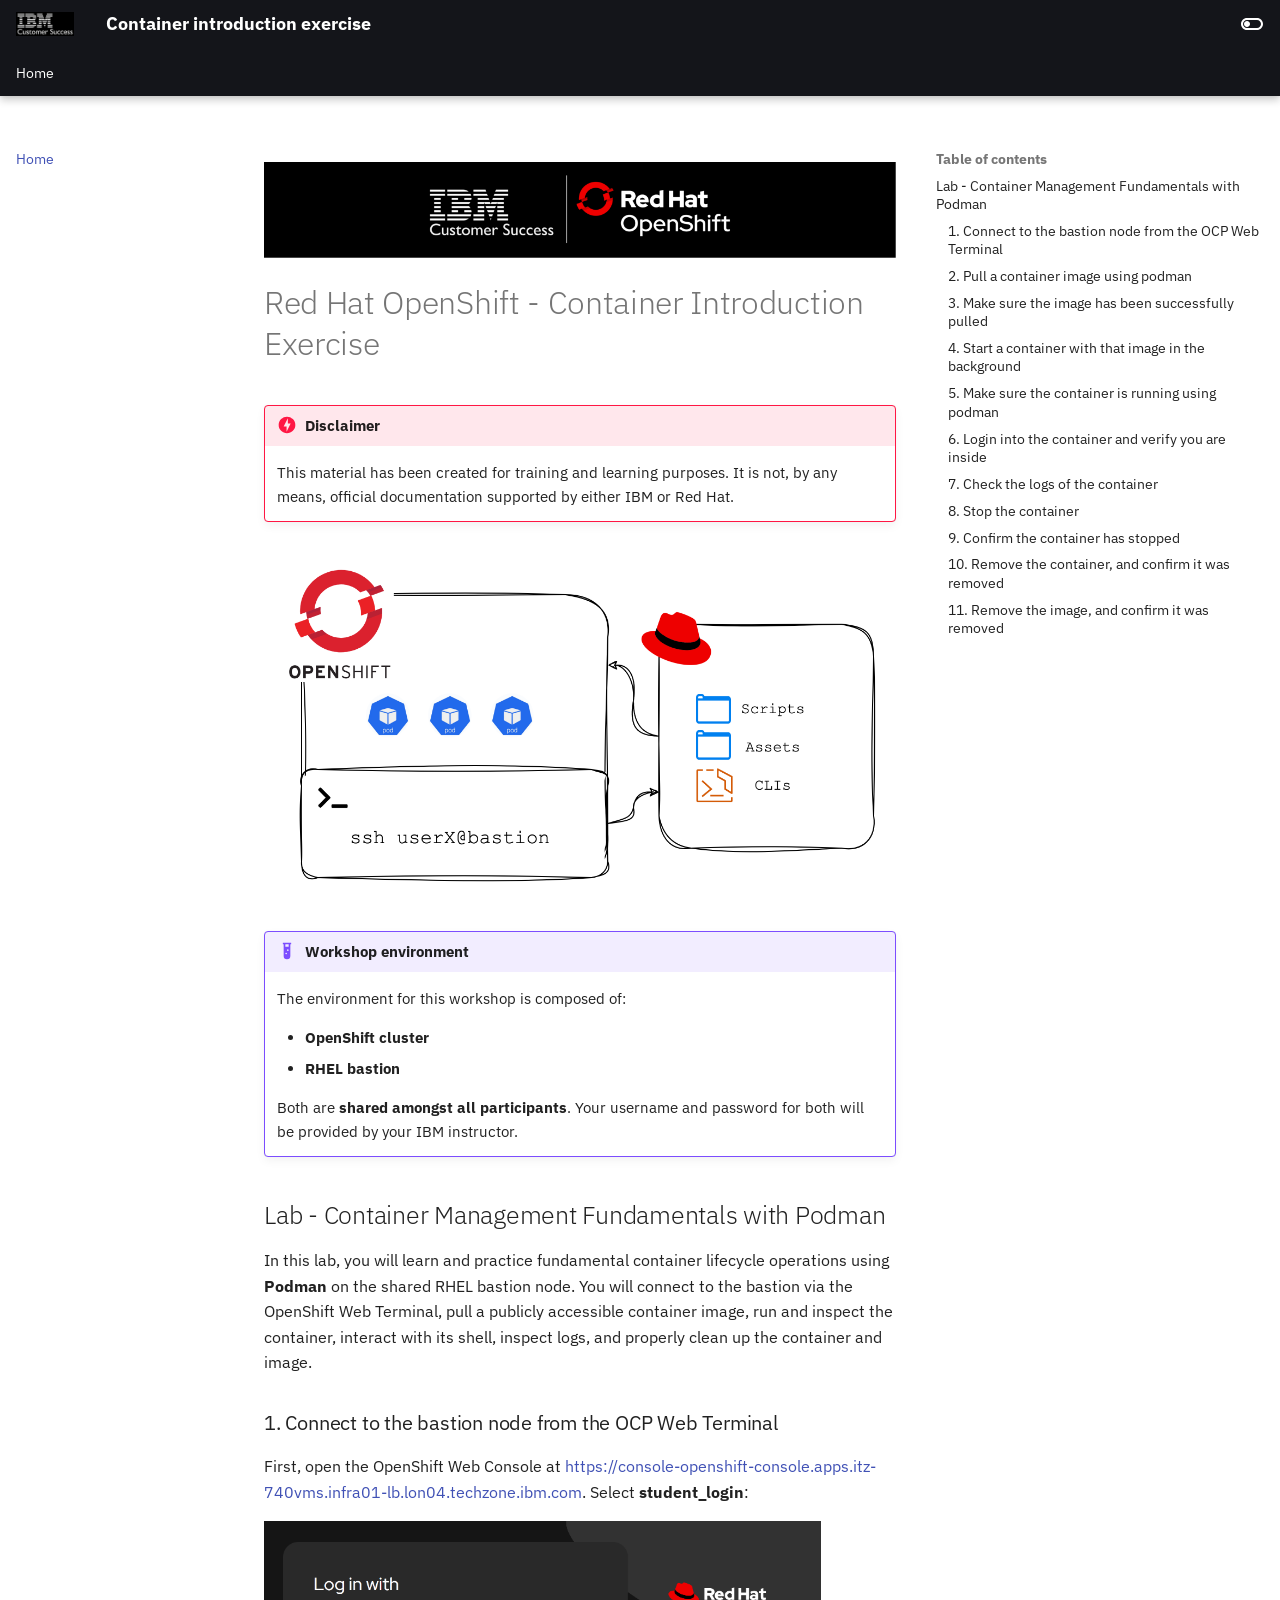
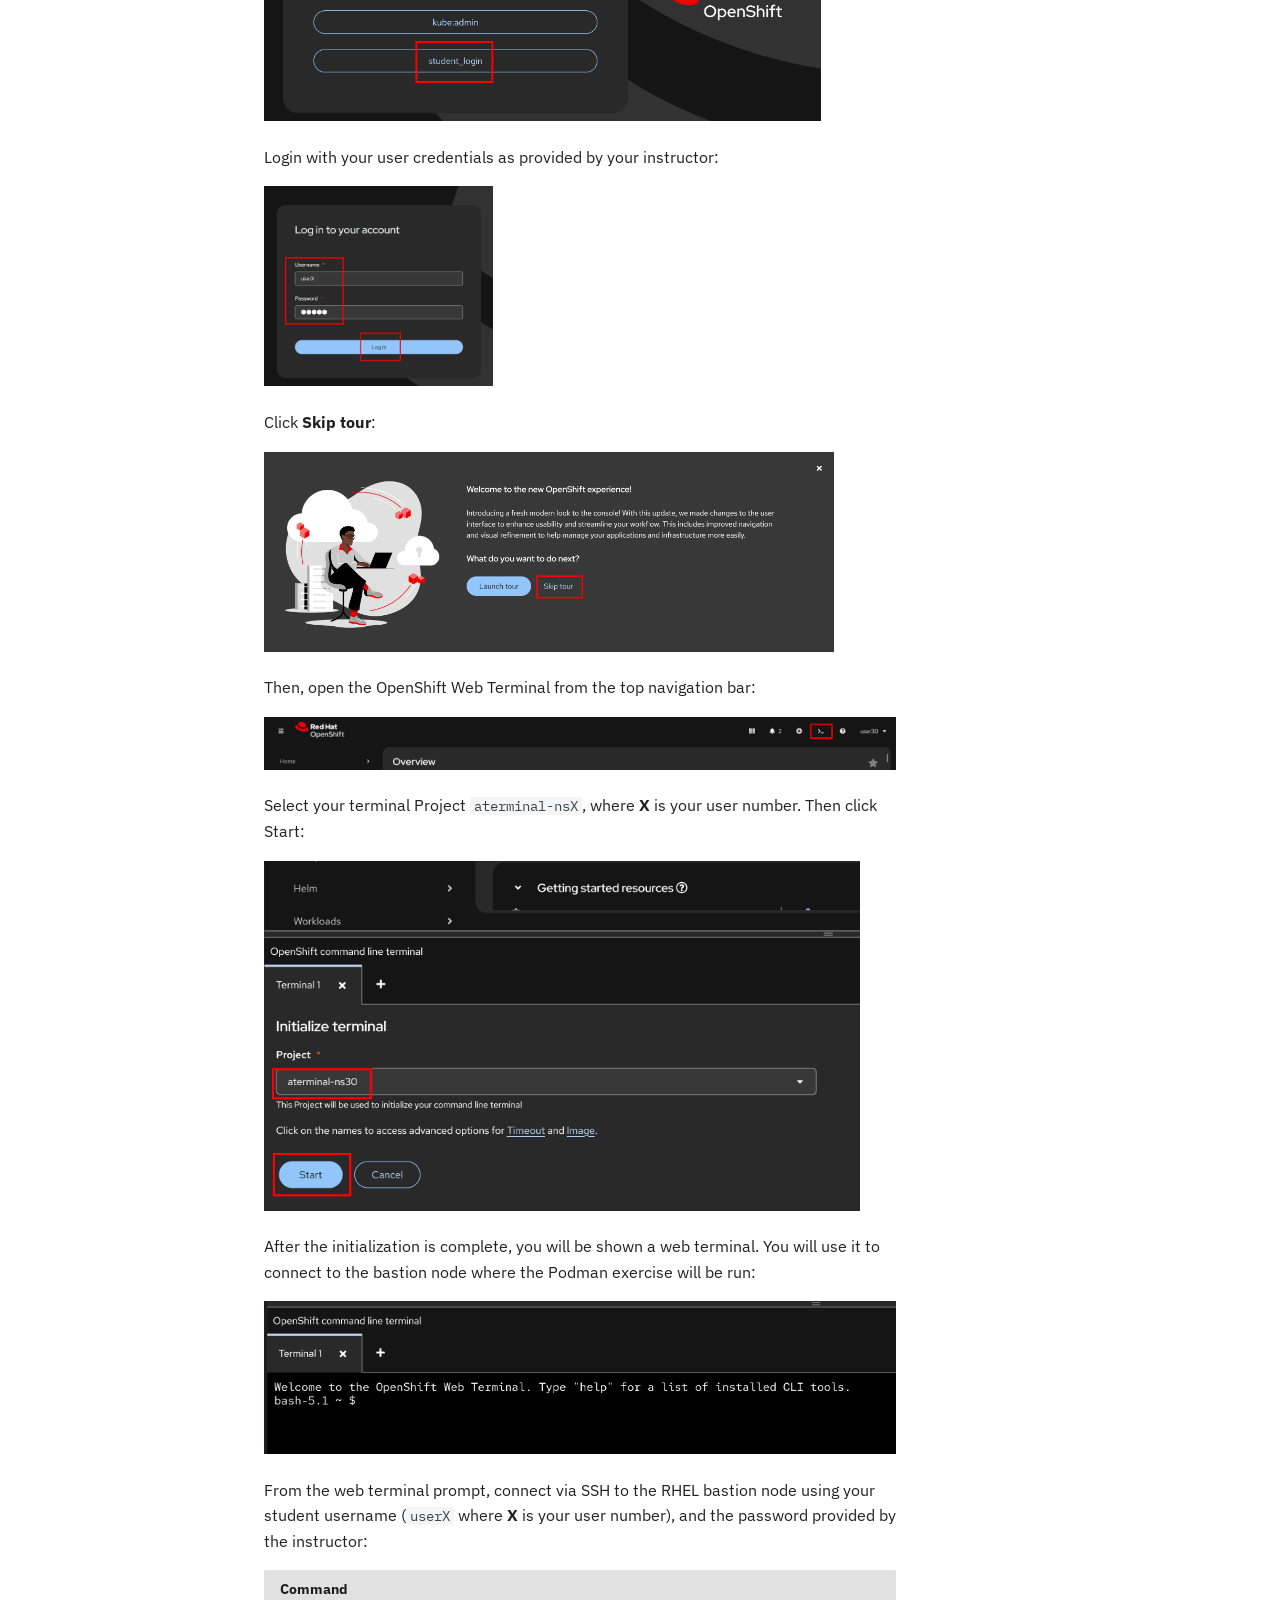
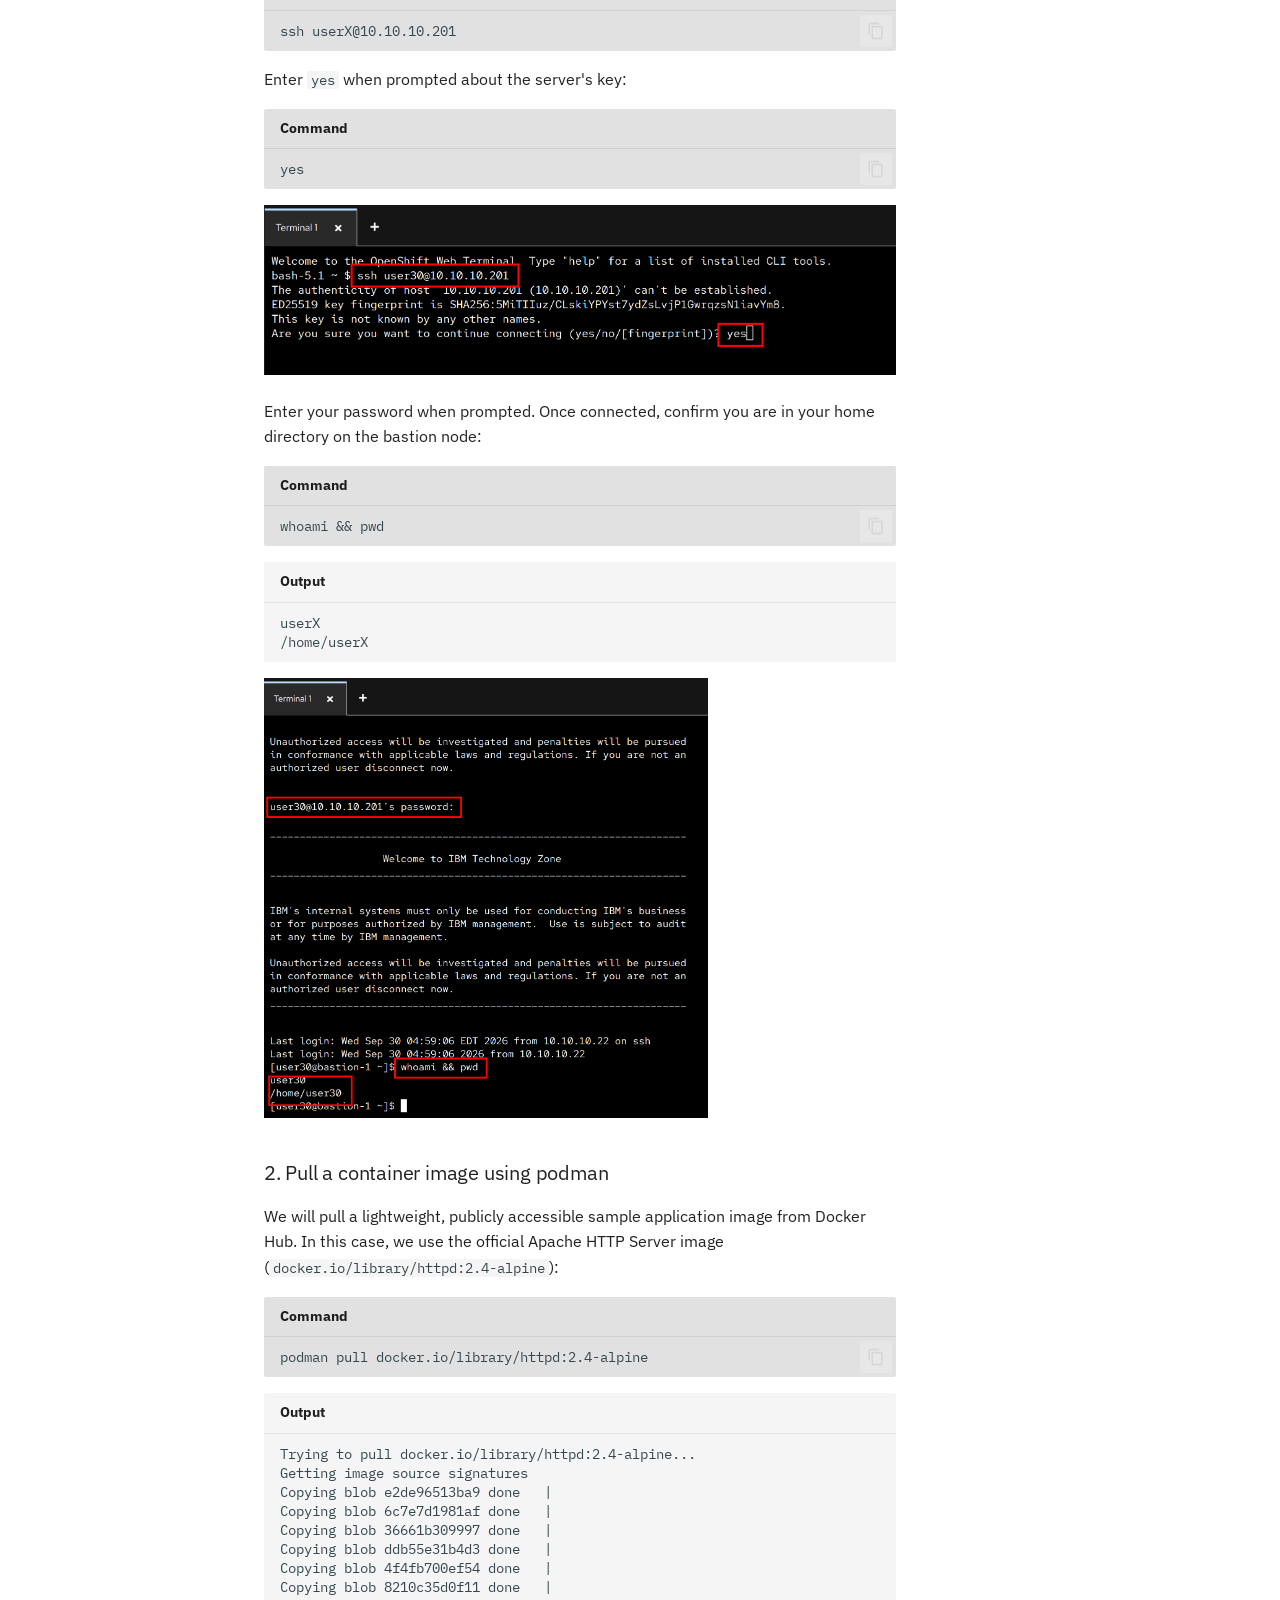
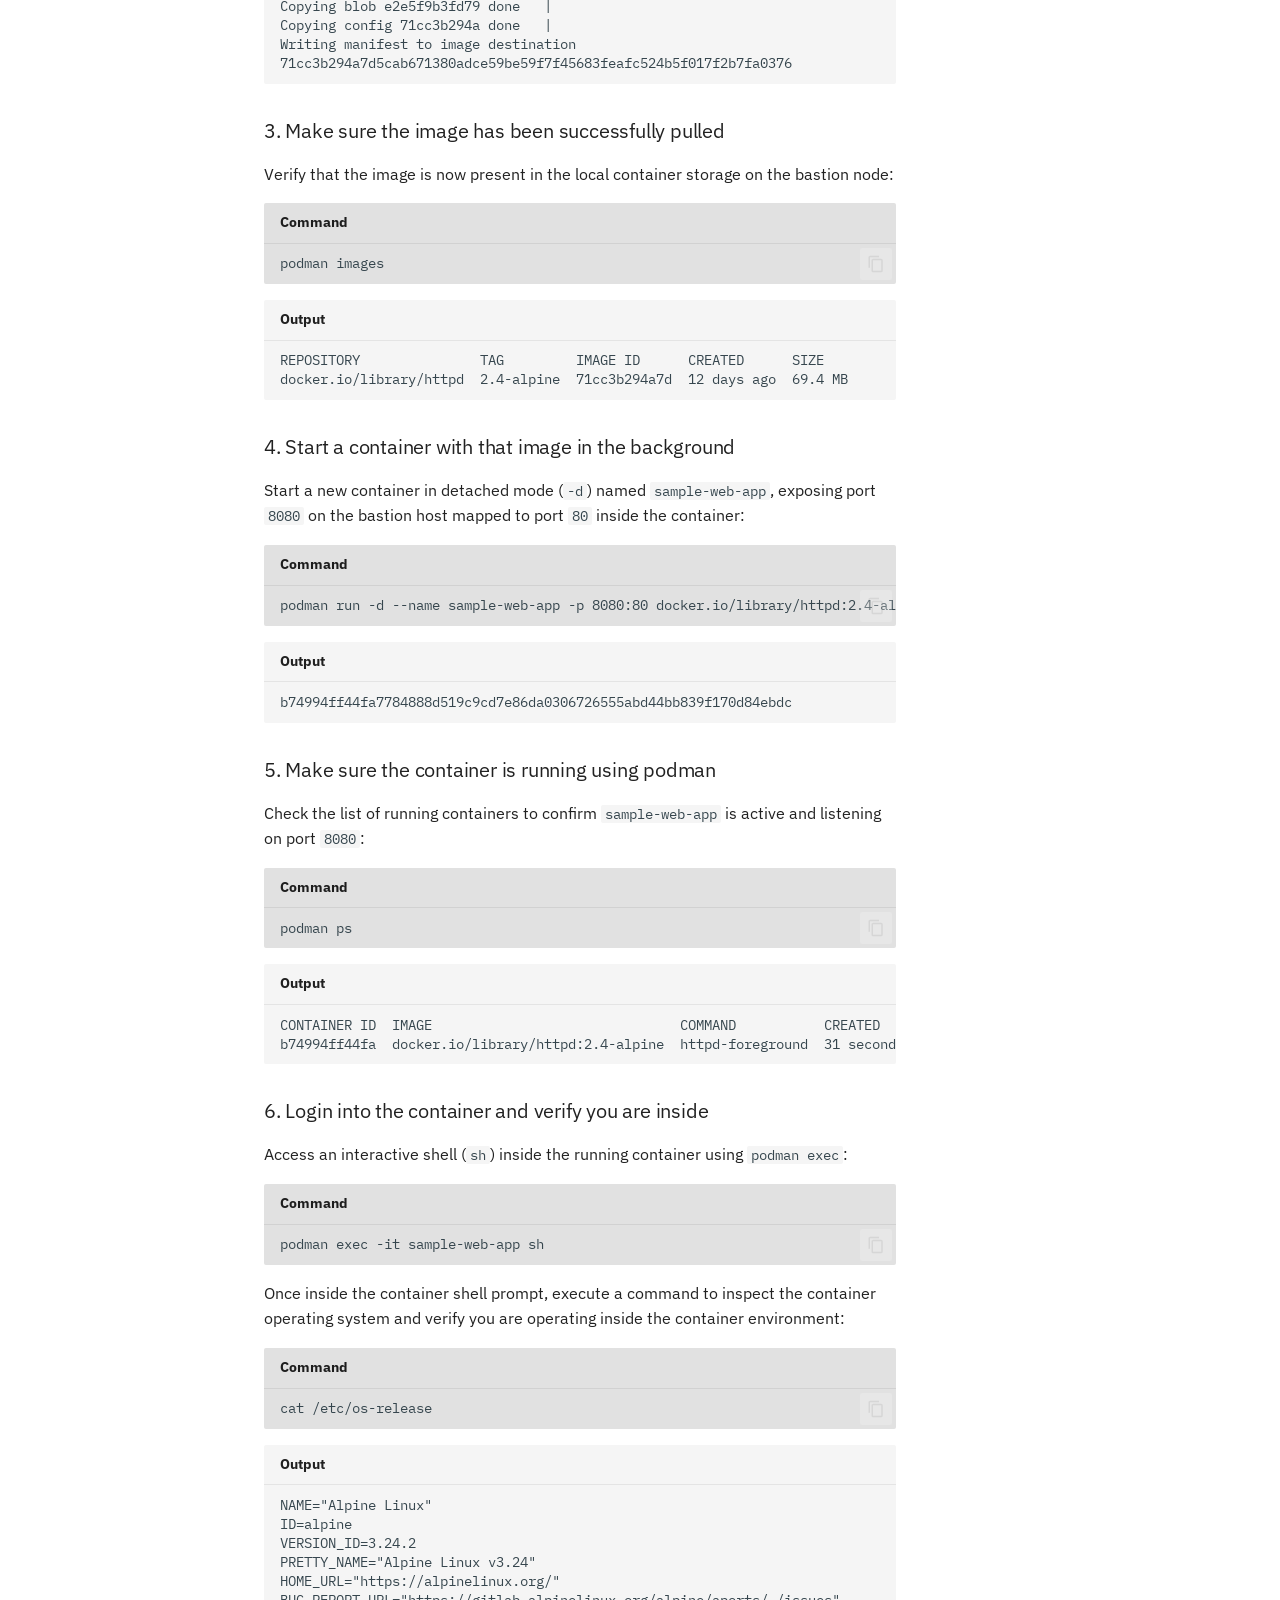
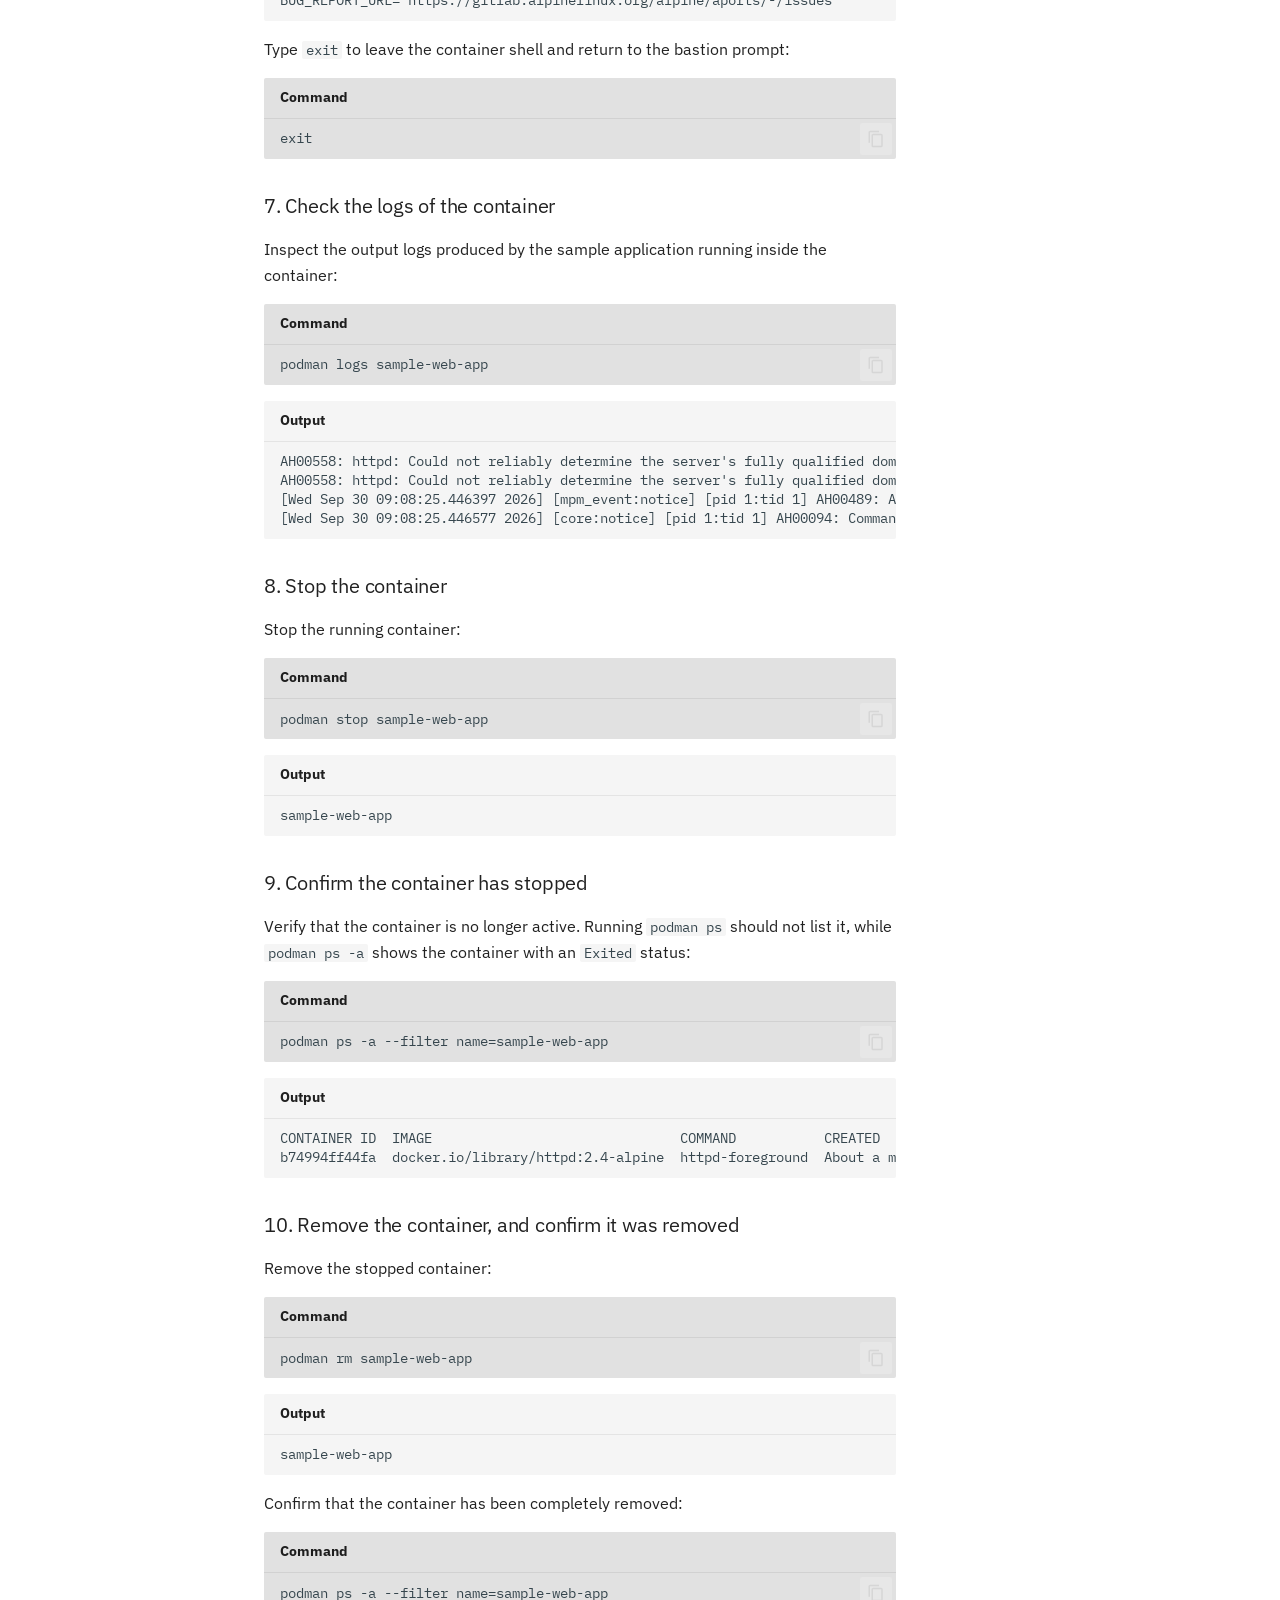
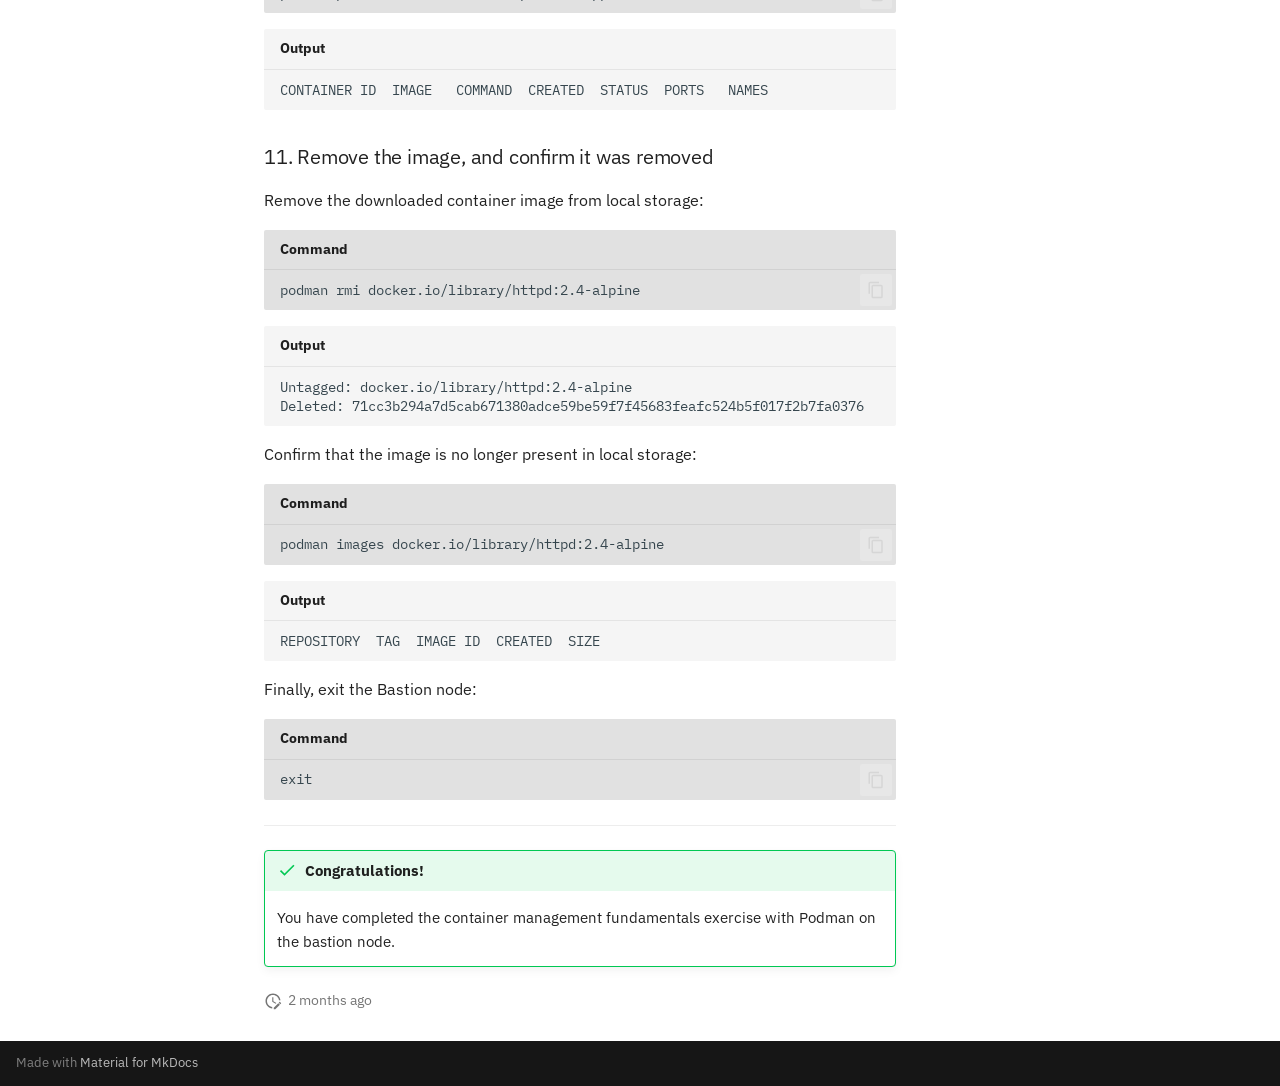
==== index.html @ b2fd5a9a "Deployed 672fb96 with MkDocs version: 1.6.1" ====
<!doctype html>
<html lang="en" class="no-js">
  <head>
    
      <meta charset="utf-8">
      <meta name="viewport" content="width=device-width,initial-scale=1">
      
        <meta name="description" content="Simple exercise to run a container with podman">
      
      
      
      
      
      
        
      
      
      <link rel="icon" href="csm-icon.png">
      <meta name="generator" content="mkdocs-1.6.1, mkdocs-material-9.7.7">
    
    
      
        <title>Container introduction exercise</title>
      
    
    
      <link rel="stylesheet" href="assets/stylesheets/main.ec1eaa64.min.css">
      
        
        <link rel="stylesheet" href="assets/stylesheets/palette.ab4e12ef.min.css">
      
      


    
    
      
    
    
      
        
        
        <link rel="preconnect" href="https://fonts.gstatic.com" crossorigin>
        <link rel="stylesheet" href="https://fonts.googleapis.com/css?family=IBM+Plex+Sans:300,300i,400,400i,700,700i%7CIBM+Plex+Mono:400,400i,700,700i&display=fallback">
        <style>:root{--md-text-font:"IBM Plex Sans";--md-code-font:"IBM Plex Mono"}</style>
      
    
    
      <link rel="stylesheet" href="css/timeago.css">
    
      <link rel="stylesheet" href="css/extra.css">
    
      <link rel="stylesheet" href="css/csm-spgi.css">
    
      <link rel="stylesheet" href="css/tables.css">
    
    <script>__md_scope=new URL(".",location),__md_hash=e=>[...e].reduce(((e,_)=>(e<<5)-e+_.charCodeAt(0)),0),__md_get=(e,_=localStorage,t=__md_scope)=>JSON.parse(_.getItem(t.pathname+"."+e)),__md_set=(e,_,t=localStorage,a=__md_scope)=>{try{t.setItem(a.pathname+"."+e,JSON.stringify(_))}catch(e){}}</script>
    
      

    
    
  </head>
  
  
    
    
      
    
    
    
    
    <body dir="ltr" data-md-color-scheme="default" data-md-color-primary="black" data-md-color-accent="blue">
  
    
    <input class="md-toggle" data-md-toggle="drawer" type="checkbox" id="__drawer" autocomplete="off">
    <input class="md-toggle" data-md-toggle="search" type="checkbox" id="__search" autocomplete="off">
    <label class="md-overlay" for="__drawer"></label>
    <div data-md-component="skip">
      
        
        <a href="#red-hat-openshift-container-introduction-exercise" class="md-skip">
          Skip to content
        </a>
      
    </div>
    <div data-md-component="announce">
      
    </div>
    
    
      

  

<header class="md-header md-header--shadow md-header--lifted" data-md-component="header">
  <nav class="md-header__inner md-grid" aria-label="Header">
    <a href="." title="Container introduction exercise" class="md-header__button md-logo" aria-label="Container introduction exercise" data-md-component="logo">
      
  <img src="csm-icon.png" alt="logo">

    </a>
    <label class="md-header__button md-icon" for="__drawer">
      
      <svg xmlns="http://www.w3.org/2000/svg" viewBox="0 0 24 24"><path d="M3 6h18v2H3zm0 5h18v2H3zm0 5h18v2H3z"/></svg>
    </label>
    <div class="md-header__title" data-md-component="header-title">
      <div class="md-header__ellipsis">
        <div class="md-header__topic">
          <span class="md-ellipsis">
            Container introduction exercise
          </span>
        </div>
        <div class="md-header__topic" data-md-component="header-topic">
          <span class="md-ellipsis">
            
              Home
            
          </span>
        </div>
      </div>
    </div>
    
      
        <form class="md-header__option" data-md-component="palette">
  
    
    
    
    <input class="md-option" data-md-color-media="(prefers-color-scheme: light)" data-md-color-scheme="default" data-md-color-primary="black" data-md-color-accent="blue"  aria-label="Switch to dark mode"  type="radio" name="__palette" id="__palette_0">
    
      <label class="md-header__button md-icon" title="Switch to dark mode" for="__palette_1" hidden>
        <svg xmlns="http://www.w3.org/2000/svg" viewBox="0 0 24 24"><path d="M17 6H7c-3.31 0-6 2.69-6 6s2.69 6 6 6h10c3.31 0 6-2.69 6-6s-2.69-6-6-6m0 10H7c-2.21 0-4-1.79-4-4s1.79-4 4-4h10c2.21 0 4 1.79 4 4s-1.79 4-4 4M7 9c-1.66 0-3 1.34-3 3s1.34 3 3 3 3-1.34 3-3-1.34-3-3-3"/></svg>
      </label>
    
  
    
    
    
    <input class="md-option" data-md-color-media="(prefers-color-scheme: dark)" data-md-color-scheme="slate" data-md-color-primary="blue" data-md-color-accent="blue"  aria-label="Switch to light mode"  type="radio" name="__palette" id="__palette_1">
    
      <label class="md-header__button md-icon" title="Switch to light mode" for="__palette_0" hidden>
        <svg xmlns="http://www.w3.org/2000/svg" viewBox="0 0 24 24"><path d="M17 7H7a5 5 0 0 0-5 5 5 5 0 0 0 5 5h10a5 5 0 0 0 5-5 5 5 0 0 0-5-5m0 8a3 3 0 0 1-3-3 3 3 0 0 1 3-3 3 3 0 0 1 3 3 3 3 0 0 1-3 3"/></svg>
      </label>
    
  
</form>
      
    
    
      <script>var palette=__md_get("__palette");if(palette&&palette.color){if("(prefers-color-scheme)"===palette.color.media){var media=matchMedia("(prefers-color-scheme: light)"),input=document.querySelector(media.matches?"[data-md-color-media='(prefers-color-scheme: light)']":"[data-md-color-media='(prefers-color-scheme: dark)']");palette.color.media=input.getAttribute("data-md-color-media"),palette.color.scheme=input.getAttribute("data-md-color-scheme"),palette.color.primary=input.getAttribute("data-md-color-primary"),palette.color.accent=input.getAttribute("data-md-color-accent")}for(var[key,value]of Object.entries(palette.color))document.body.setAttribute("data-md-color-"+key,value)}</script>
    
    
    
    
  </nav>
  
    
      
<nav class="md-tabs" aria-label="Tabs" data-md-component="tabs">
  <div class="md-grid">
    <ul class="md-tabs__list">
      
        
  
  
  
    
  
  
    <li class="md-tabs__item md-tabs__item--active">
      <a href="." class="md-tabs__link">
        
  
  
    
  
  Home

      </a>
    </li>
  

      
    </ul>
  </div>
</nav>
    
  
</header>
    
    <div class="md-container" data-md-component="container">
      
      
        
      
      <main class="md-main" data-md-component="main">
        <div class="md-main__inner md-grid">
          
            
              
              <div class="md-sidebar md-sidebar--primary" data-md-component="sidebar" data-md-type="navigation" >
                <div class="md-sidebar__scrollwrap">
                  <div class="md-sidebar__inner">
                    


  


<nav class="md-nav md-nav--primary md-nav--lifted" aria-label="Navigation" data-md-level="0">
  <label class="md-nav__title" for="__drawer">
    <a href="." title="Container introduction exercise" class="md-nav__button md-logo" aria-label="Container introduction exercise" data-md-component="logo">
      
  <img src="csm-icon.png" alt="logo">

    </a>
    Container introduction exercise
  </label>
  
  <ul class="md-nav__list" data-md-scrollfix>
    
      
      
  
  
    
  
  
  
    <li class="md-nav__item md-nav__item--active">
      
      <input class="md-nav__toggle md-toggle" type="checkbox" id="__toc">
      
      
        
      
      
        <label class="md-nav__link md-nav__link--active" for="__toc">
          
  
  
  <span class="md-ellipsis">
    
  
    Home
  

    
  </span>
  
  

          <span class="md-nav__icon md-icon"></span>
        </label>
      
      <a href="." class="md-nav__link md-nav__link--active">
        
  
  
  <span class="md-ellipsis">
    
  
    Home
  

    
  </span>
  
  

      </a>
      
        

<nav class="md-nav md-nav--secondary" aria-label="Table of contents">
  
  
  
    
  
  
    <label class="md-nav__title" for="__toc">
      <span class="md-nav__icon md-icon"></span>
      Table of contents
    </label>
    <ul class="md-nav__list" data-md-component="toc" data-md-scrollfix>
      
        <li class="md-nav__item">
  <a href="#lab-container-management-fundamentals-with-podman" class="md-nav__link">
    <span class="md-ellipsis">
      
        Lab - Container Management Fundamentals with Podman
      
    </span>
  </a>
  
    <nav class="md-nav" aria-label="Lab - Container Management Fundamentals with Podman">
      <ul class="md-nav__list">
        
          <li class="md-nav__item">
  <a href="#1-connect-to-the-bastion-node-from-the-ocp-web-terminal" class="md-nav__link">
    <span class="md-ellipsis">
      
        1. Connect to the bastion node from the OCP Web Terminal
      
    </span>
  </a>
  
</li>
        
          <li class="md-nav__item">
  <a href="#2-pull-a-container-image-using-podman" class="md-nav__link">
    <span class="md-ellipsis">
      
        2. Pull a container image using podman
      
    </span>
  </a>
  
</li>
        
          <li class="md-nav__item">
  <a href="#3-make-sure-the-image-has-been-successfully-pulled" class="md-nav__link">
    <span class="md-ellipsis">
      
        3. Make sure the image has been successfully pulled
      
    </span>
  </a>
  
</li>
        
          <li class="md-nav__item">
  <a href="#4-start-a-container-with-that-image-in-the-background" class="md-nav__link">
    <span class="md-ellipsis">
      
        4. Start a container with that image in the background
      
    </span>
  </a>
  
</li>
        
          <li class="md-nav__item">
  <a href="#5-make-sure-the-container-is-running-using-podman" class="md-nav__link">
    <span class="md-ellipsis">
      
        5. Make sure the container is running using podman
      
    </span>
  </a>
  
</li>
        
          <li class="md-nav__item">
  <a href="#6-login-into-the-container-and-verify-you-are-inside" class="md-nav__link">
    <span class="md-ellipsis">
      
        6. Login into the container and verify you are inside
      
    </span>
  </a>
  
</li>
        
          <li class="md-nav__item">
  <a href="#7-check-the-logs-of-the-container" class="md-nav__link">
    <span class="md-ellipsis">
      
        7. Check the logs of the container
      
    </span>
  </a>
  
</li>
        
          <li class="md-nav__item">
  <a href="#8-stop-the-container" class="md-nav__link">
    <span class="md-ellipsis">
      
        8. Stop the container
      
    </span>
  </a>
  
</li>
        
          <li class="md-nav__item">
  <a href="#9-confirm-the-container-has-stopped" class="md-nav__link">
    <span class="md-ellipsis">
      
        9. Confirm the container has stopped
      
    </span>
  </a>
  
</li>
        
          <li class="md-nav__item">
  <a href="#10-remove-the-container-and-confirm-it-was-removed" class="md-nav__link">
    <span class="md-ellipsis">
      
        10. Remove the container, and confirm it was removed
      
    </span>
  </a>
  
</li>
        
          <li class="md-nav__item">
  <a href="#11-remove-the-image-and-confirm-it-was-removed" class="md-nav__link">
    <span class="md-ellipsis">
      
        11. Remove the image, and confirm it was removed
      
    </span>
  </a>
  
</li>
        
      </ul>
    </nav>
  
</li>
      
    </ul>
  
</nav>
      
    </li>
  

    
  </ul>
</nav>
                  </div>
                </div>
              </div>
            
            
              
              <div class="md-sidebar md-sidebar--secondary" data-md-component="sidebar" data-md-type="toc" >
                <div class="md-sidebar__scrollwrap">
                  <div class="md-sidebar__inner">
                    

<nav class="md-nav md-nav--secondary" aria-label="Table of contents">
  
  
  
    
  
  
    <label class="md-nav__title" for="__toc">
      <span class="md-nav__icon md-icon"></span>
      Table of contents
    </label>
    <ul class="md-nav__list" data-md-component="toc" data-md-scrollfix>
      
        <li class="md-nav__item">
  <a href="#lab-container-management-fundamentals-with-podman" class="md-nav__link">
    <span class="md-ellipsis">
      
        Lab - Container Management Fundamentals with Podman
      
    </span>
  </a>
  
    <nav class="md-nav" aria-label="Lab - Container Management Fundamentals with Podman">
      <ul class="md-nav__list">
        
          <li class="md-nav__item">
  <a href="#1-connect-to-the-bastion-node-from-the-ocp-web-terminal" class="md-nav__link">
    <span class="md-ellipsis">
      
        1. Connect to the bastion node from the OCP Web Terminal
      
    </span>
  </a>
  
</li>
        
          <li class="md-nav__item">
  <a href="#2-pull-a-container-image-using-podman" class="md-nav__link">
    <span class="md-ellipsis">
      
        2. Pull a container image using podman
      
    </span>
  </a>
  
</li>
        
          <li class="md-nav__item">
  <a href="#3-make-sure-the-image-has-been-successfully-pulled" class="md-nav__link">
    <span class="md-ellipsis">
      
        3. Make sure the image has been successfully pulled
      
    </span>
  </a>
  
</li>
        
          <li class="md-nav__item">
  <a href="#4-start-a-container-with-that-image-in-the-background" class="md-nav__link">
    <span class="md-ellipsis">
      
        4. Start a container with that image in the background
      
    </span>
  </a>
  
</li>
        
          <li class="md-nav__item">
  <a href="#5-make-sure-the-container-is-running-using-podman" class="md-nav__link">
    <span class="md-ellipsis">
      
        5. Make sure the container is running using podman
      
    </span>
  </a>
  
</li>
        
          <li class="md-nav__item">
  <a href="#6-login-into-the-container-and-verify-you-are-inside" class="md-nav__link">
    <span class="md-ellipsis">
      
        6. Login into the container and verify you are inside
      
    </span>
  </a>
  
</li>
        
          <li class="md-nav__item">
  <a href="#7-check-the-logs-of-the-container" class="md-nav__link">
    <span class="md-ellipsis">
      
        7. Check the logs of the container
      
    </span>
  </a>
  
</li>
        
          <li class="md-nav__item">
  <a href="#8-stop-the-container" class="md-nav__link">
    <span class="md-ellipsis">
      
        8. Stop the container
      
    </span>
  </a>
  
</li>
        
          <li class="md-nav__item">
  <a href="#9-confirm-the-container-has-stopped" class="md-nav__link">
    <span class="md-ellipsis">
      
        9. Confirm the container has stopped
      
    </span>
  </a>
  
</li>
        
          <li class="md-nav__item">
  <a href="#10-remove-the-container-and-confirm-it-was-removed" class="md-nav__link">
    <span class="md-ellipsis">
      
        10. Remove the container, and confirm it was removed
      
    </span>
  </a>
  
</li>
        
          <li class="md-nav__item">
  <a href="#11-remove-the-image-and-confirm-it-was-removed" class="md-nav__link">
    <span class="md-ellipsis">
      
        11. Remove the image, and confirm it was removed
      
    </span>
  </a>
  
</li>
        
      </ul>
    </nav>
  
</li>
      
    </ul>
  
</nav>
                  </div>
                </div>
              </div>
            
          
          
            <div class="md-content" data-md-component="content">
              
              <article class="md-content__inner md-typeset">
                
                  



<p><img alt="1" src="images/csm-redhat-wide.png" style="max-height:200px" /></p>
<h1 id="red-hat-openshift-container-introduction-exercise">Red Hat OpenShift - Container Introduction Exercise</h1>
<div class="admonition danger">
<p class="admonition-title">Disclaimer</p>
<p>This material has been created for training and learning purposes. It is not, by any means, official documentation supported by either IBM or Red Hat. </p>
</div>
<p><img alt="labArch" src="images/labArch.png" style="max-height:600px" /></p>
<div class="admonition example">
<p class="admonition-title">Workshop environment</p>
<p>The environment for this workshop is composed of:</p>
<ul>
<li><strong>OpenShift cluster</strong></li>
<li><strong>RHEL bastion</strong></li>
</ul>
<p>Both are <strong>shared amongst all participants</strong>. Your username and password for both will be provided by your IBM instructor.</p>
</div>
<h2 id="lab-container-management-fundamentals-with-podman">Lab - Container Management Fundamentals with Podman</h2>
<p>In this lab, you will learn and practice fundamental container lifecycle operations using <strong>Podman</strong> on the shared RHEL bastion node. You will connect to the bastion via the OpenShift Web Terminal, pull a publicly accessible container image, run and inspect the container, interact with its shell, inspect logs, and properly clean up the container and image.</p>
<h3 id="1-connect-to-the-bastion-node-from-the-ocp-web-terminal">1. Connect to the bastion node from the OCP Web Terminal</h3>
<p>First, open the OpenShift Web Console at <a href="https://console-openshift-console.apps.itz-740vms.infra01-lb.lon04.techzone.ibm.com">https://console-openshift-console.apps.itz-740vms.infra01-lb.lon04.techzone.ibm.com</a>. Select <strong>student_login</strong>:</p>
<p><img alt="lab-4" src="images/lab-4.png" style="max-height:200px" /></p>
<p>Login with your user credentials as provided by your instructor:</p>
<p><img alt="lab-5" src="images/lab-5.png" style="max-height:200px" /></p>
<p>Click <strong>Skip tour</strong>:</p>
<p><img alt="lab-6" src="images/lab-6.png" style="max-height:200px" /></p>
<p>Then, open the OpenShift Web Terminal from the top navigation bar:</p>
<p><img alt="lab-1" src="images/lab-1.png" style="max-height:200px" /></p>
<p>Select your terminal Project <code>aterminal-nsX</code>, where <strong>X</strong> is your user number. Then click Start:</p>
<p><img alt="lab-3" src="images/lab-3.png" style="max-height:350px" /></p>
<p>After the initialization is complete, you will be shown a web terminal. You will use it to connect to the bastion node where the Podman exercise will be run:</p>
<p><img alt="lab-2" src="images/lab-2.png" style="max-height:220px" /></p>
<p>From the web terminal prompt, connect via SSH to the RHEL bastion node using your student username (<code>userX</code> where <strong>X</strong> is your user number), and the password provided by the instructor:</p>
<div class="copy highlight"><span class="filename">Command</span><pre><span></span><code>ssh userX@10.10.10.201
</code></pre></div>
<p>Enter <code>yes</code> when prompted about the server's key:</p>
<div class="copy highlight"><span class="filename">Command</span><pre><span></span><code>yes
</code></pre></div>
<p><img alt="lab-7" src="images/lab-7.png" style="max-height:220px" /></p>
<p>Enter your password when prompted. Once connected, confirm you are in your home directory on the bastion node:</p>
<div class="copy highlight"><span class="filename">Command</span><pre><span></span><code>whoami &amp;&amp; pwd
</code></pre></div>
<div class="no-copy output highlight"><span class="filename">Output</span><pre><span></span><code>userX
/home/userX
</code></pre></div>
<p><img alt="lab-8" src="images/lab-8.png" style="max-height:440px" /></p>
<h3 id="2-pull-a-container-image-using-podman">2. Pull a container image using podman</h3>
<p>We will pull a lightweight, publicly accessible sample application image from Docker Hub. In this case, we use the official Apache HTTP Server image (<code>docker.io/library/httpd:2.4-alpine</code>):</p>
<div class="copy highlight"><span class="filename">Command</span><pre><span></span><code>podman pull docker.io/library/httpd:2.4-alpine
</code></pre></div>
<div class="no-copy output highlight"><span class="filename">Output</span><pre><span></span><code>Trying to pull docker.io/library/httpd:2.4-alpine...
Getting image source signatures
Copying blob e2de96513ba9 done   | 
Copying blob 6c7e7d1981af done   | 
Copying blob 36661b309997 done   | 
Copying blob ddb55e31b4d3 done   | 
Copying blob 4f4fb700ef54 done   | 
Copying blob 8210c35d0f11 done   | 
Copying blob e2e5f9b3fd79 done   | 
Copying config 71cc3b294a done   | 
Writing manifest to image destination
71cc3b294a7d5cab671380adce59be59f7f45683feafc524b5f017f2b7fa0376
</code></pre></div>
<h3 id="3-make-sure-the-image-has-been-successfully-pulled">3. Make sure the image has been successfully pulled</h3>
<p>Verify that the image is now present in the local container storage on the bastion node:</p>
<div class="copy highlight"><span class="filename">Command</span><pre><span></span><code>podman images
</code></pre></div>
<div class="no-copy output highlight"><span class="filename">Output</span><pre><span></span><code>REPOSITORY               TAG         IMAGE ID      CREATED      SIZE
docker.io/library/httpd  2.4-alpine  71cc3b294a7d  12 days ago  69.4 MB
</code></pre></div>
<h3 id="4-start-a-container-with-that-image-in-the-background">4. Start a container with that image in the background</h3>
<p>Start a new container in detached mode (<code>-d</code>) named <code>sample-web-app</code>, exposing port <code>8080</code> on the bastion host mapped to port <code>80</code> inside the container:</p>
<div class="copy highlight"><span class="filename">Command</span><pre><span></span><code>podman run -d --name sample-web-app -p 8080:80 docker.io/library/httpd:2.4-alpine
</code></pre></div>
<div class="no-copy output highlight"><span class="filename">Output</span><pre><span></span><code>b74994ff44fa7784888d519c9cd7e86da0306726555abd44bb839f170d84ebdc
</code></pre></div>
<h3 id="5-make-sure-the-container-is-running-using-podman">5. Make sure the container is running using podman</h3>
<p>Check the list of running containers to confirm <code>sample-web-app</code> is active and listening on port <code>8080</code>:</p>
<div class="copy highlight"><span class="filename">Command</span><pre><span></span><code>podman ps
</code></pre></div>
<div class="no-copy output highlight"><span class="filename">Output</span><pre><span></span><code>CONTAINER ID  IMAGE                               COMMAND           CREATED         STATUS         PORTS                 NAMES
b74994ff44fa  docker.io/library/httpd:2.4-alpine  httpd-foreground  31 seconds ago  Up 31 seconds  0.0.0.0:8080-&gt;80/tcp  sample-web-app
</code></pre></div>
<h3 id="6-login-into-the-container-and-verify-you-are-inside">6. Login into the container and verify you are inside</h3>
<p>Access an interactive shell (<code>sh</code>) inside the running container using <code>podman exec</code>:</p>
<div class="copy highlight"><span class="filename">Command</span><pre><span></span><code>podman exec -it sample-web-app sh
</code></pre></div>
<p>Once inside the container shell prompt, execute a command to inspect the container operating system and verify you are operating inside the container environment:</p>
<div class="copy highlight"><span class="filename">Command</span><pre><span></span><code>cat /etc/os-release
</code></pre></div>
<div class="no-copy output highlight"><span class="filename">Output</span><pre><span></span><code>NAME="Alpine Linux"
ID=alpine
VERSION_ID=3.24.2
PRETTY_NAME="Alpine Linux v3.24"
HOME_URL="https://alpinelinux.org/"
BUG_REPORT_URL="https://gitlab.alpinelinux.org/alpine/aports/-/issues"
</code></pre></div>
<p>Type <code>exit</code> to leave the container shell and return to the bastion prompt:</p>
<div class="copy highlight"><span class="filename">Command</span><pre><span></span><code>exit
</code></pre></div>
<h3 id="7-check-the-logs-of-the-container">7. Check the logs of the container</h3>
<p>Inspect the output logs produced by the sample application running inside the container:</p>
<div class="copy highlight"><span class="filename">Command</span><pre><span></span><code>podman logs sample-web-app
</code></pre></div>
<div class="no-copy output highlight"><span class="filename">Output</span><pre><span></span><code>AH00558: httpd: Could not reliably determine the server's fully qualified domain name, using 10.0.2.2. Set the 'ServerName' directive globally to suppress this message
AH00558: httpd: Could not reliably determine the server's fully qualified domain name, using 10.0.2.2. Set the 'ServerName' directive globally to suppress this message
[Wed Sep 30 09:08:25.446397 2026] [mpm_event:notice] [pid 1:tid 1] AH00489: Apache/2.4.68 (Unix) configured -- resuming normal operations
[Wed Sep 30 09:08:25.446577 2026] [core:notice] [pid 1:tid 1] AH00094: Command line: 'httpd -D FOREGROUND'
</code></pre></div>
<h3 id="8-stop-the-container">8. Stop the container</h3>
<p>Stop the running container:</p>
<div class="copy highlight"><span class="filename">Command</span><pre><span></span><code>podman stop sample-web-app
</code></pre></div>
<div class="no-copy output highlight"><span class="filename">Output</span><pre><span></span><code>sample-web-app
</code></pre></div>
<h3 id="9-confirm-the-container-has-stopped">9. Confirm the container has stopped</h3>
<p>Verify that the container is no longer active. Running <code>podman ps</code> should not list it, while <code>podman ps -a</code> shows the container with an <code>Exited</code> status:</p>
<div class="copy highlight"><span class="filename">Command</span><pre><span></span><code>podman ps -a --filter name=sample-web-app
</code></pre></div>
<div class="no-copy output highlight"><span class="filename">Output</span><pre><span></span><code>CONTAINER ID  IMAGE                               COMMAND           CREATED             STATUS                    PORTS                 NAMES
b74994ff44fa  docker.io/library/httpd:2.4-alpine  httpd-foreground  About a minute ago  Exited (0) 7 seconds ago  0.0.0.0:8080-&gt;80/tcp  sample-web-app
</code></pre></div>
<h3 id="10-remove-the-container-and-confirm-it-was-removed">10. Remove the container, and confirm it was removed</h3>
<p>Remove the stopped container:</p>
<div class="copy highlight"><span class="filename">Command</span><pre><span></span><code>podman rm sample-web-app
</code></pre></div>
<div class="no-copy output highlight"><span class="filename">Output</span><pre><span></span><code>sample-web-app
</code></pre></div>
<p>Confirm that the container has been completely removed:</p>
<div class="copy highlight"><span class="filename">Command</span><pre><span></span><code>podman ps -a --filter name=sample-web-app
</code></pre></div>
<div class="no-copy output highlight"><span class="filename">Output</span><pre><span></span><code>CONTAINER ID  IMAGE   COMMAND  CREATED  STATUS  PORTS   NAMES
</code></pre></div>
<h3 id="11-remove-the-image-and-confirm-it-was-removed">11. Remove the image, and confirm it was removed</h3>
<p>Remove the downloaded container image from local storage:</p>
<div class="copy highlight"><span class="filename">Command</span><pre><span></span><code>podman rmi docker.io/library/httpd:2.4-alpine
</code></pre></div>
<div class="no-copy output highlight"><span class="filename">Output</span><pre><span></span><code>Untagged: docker.io/library/httpd:2.4-alpine
Deleted: 71cc3b294a7d5cab671380adce59be59f7f45683feafc524b5f017f2b7fa0376
</code></pre></div>
<p>Confirm that the image is no longer present in local storage:</p>
<div class="copy highlight"><span class="filename">Command</span><pre><span></span><code>podman images docker.io/library/httpd:2.4-alpine
</code></pre></div>
<div class="no-copy output highlight"><span class="filename">Output</span><pre><span></span><code>REPOSITORY  TAG  IMAGE ID  CREATED  SIZE
</code></pre></div>
<p>Finally, exit the Bastion node:
<div class="copy highlight"><span class="filename">Command</span><pre><span></span><code>exit
</code></pre></div></p>
<hr />
<div class="admonition success">
<p class="admonition-title">Congratulations!</p>
<p>You have completed the container management fundamentals exercise with Podman on the bastion node.</p>
</div>







  
    
  
  


  <aside class="md-source-file">
    
      
  <span class="md-source-file__fact">
    <span class="md-icon" title="Last update">
      <svg xmlns="http://www.w3.org/2000/svg" viewBox="0 0 24 24"><path d="M21 13.1c-.1 0-.3.1-.4.2l-1 1 2.1 2.1 1-1c.2-.2.2-.6 0-.8l-1.3-1.3c-.1-.1-.2-.2-.4-.2m-1.9 1.8-6.1 6V23h2.1l6.1-6.1zM12.5 7v5.2l4 2.4-1 1L11 13V7zM11 21.9c-5.1-.5-9-4.8-9-9.9C2 6.5 6.5 2 12 2c5.3 0 9.6 4.1 10 9.3-.3-.1-.6-.2-1-.2s-.7.1-1 .2C19.6 7.2 16.2 4 12 4c-4.4 0-8 3.6-8 8 0 4.1 3.1 7.5 7.1 7.9l-.1.2z"/></svg>
    </span>
    <span class="git-revision-date-localized-plugin git-revision-date-localized-plugin-timeago" title="September 30, 2026 09:14:08 UTC"><span class="timeago" datetime="2026-09-30T09:14:08+00:00" locale="en"></span></span><span class="git-revision-date-localized-plugin git-revision-date-localized-plugin-iso_date" title="September 30, 2026 09:14:08 UTC">2026-09-30</span>
  </span>

    
    
    
    
  </aside>





                
              </article>
            </div>
          
          
<script>var target=document.getElementById(location.hash.slice(1));target&&target.name&&(target.checked=target.name.startsWith("__tabbed_"))</script>
        </div>
        
          <button type="button" class="md-top md-icon" data-md-component="top" hidden>
  
  <svg xmlns="http://www.w3.org/2000/svg" viewBox="0 0 24 24"><path d="M13 20h-2V8l-5.5 5.5-1.42-1.42L12 4.16l7.92 7.92-1.42 1.42L13 8z"/></svg>
  Back to top
</button>
        
      </main>
      
        <footer class="md-footer">
  
  <div class="md-footer-meta md-typeset">
    <div class="md-footer-meta__inner md-grid">
      <div class="md-copyright">
  
  
    Made with
    <a href="https://squidfunk.github.io/mkdocs-material/" target="_blank" rel="noopener">
      Material for MkDocs
    </a>
  
</div>
      
    </div>
  </div>
</footer>
      
    </div>
    <div class="md-dialog" data-md-component="dialog">
      <div class="md-dialog__inner md-typeset"></div>
    </div>
    
    
    
      
      
      <script id="__config" type="application/json">{"annotate": null, "base": ".", "features": ["navigation.top", "navigation.sections", "navigation.tabs", "navigation.tabs.sticky", "navigation.tracking", "navigation.instant", "content.code.copy"], "search": "assets/javascripts/workers/search.2c215733.min.js", "tags": null, "translations": {"clipboard.copied": "Copied to clipboard", "clipboard.copy": "Copy to clipboard", "search.result.more.one": "1 more on this page", "search.result.more.other": "# more on this page", "search.result.none": "No matching documents", "search.result.one": "1 matching document", "search.result.other": "# matching documents", "search.result.placeholder": "Type to start searching", "search.result.term.missing": "Missing", "select.version": "Select version"}, "version": null}</script>
    
    
      <script src="assets/javascripts/bundle.d7400e89.min.js"></script>
      
        <script src="js/timeago.min.js"></script>
      
        <script src="js/timeago_mkdocs_material.js"></script>
      
    
  </body>
</html>
---- assets/stylesheets/main.ec1eaa64.min.css ----
@charset "UTF-8";html{-webkit-text-size-adjust:none;-moz-text-size-adjust:none;text-size-adjust:none;box-sizing:border-box}*,:after,:before{box-sizing:inherit}@media (prefers-reduced-motion){*,:after,:before{transition:none!important}}body{margin:0}a,button,input,label{-webkit-tap-highlight-color:transparent}a{color:inherit;text-decoration:none}hr{border:0;box-sizing:initial;display:block;height:.05rem;overflow:visible;padding:0}small{font-size:80%}sub,sup{line-height:1em}img{border-style:none}table{border-collapse:initial;border-spacing:0}td,th{font-weight:400;vertical-align:top}button{background:#0000;border:0;font-family:inherit;font-size:inherit;margin:0;padding:0}input{border:0;outline:none}:root{--md-primary-fg-color:#4051b5;--md-primary-fg-color--light:#5d6cc0;--md-primary-fg-color--dark:#303fa1;--md-primary-bg-color:#fff;--md-primary-bg-color--light:#ffffffb3;--md-accent-fg-color:#526cfe;--md-accent-fg-color--transparent:#526cfe1a;--md-accent-bg-color:#fff;--md-accent-bg-color--light:#ffffffb3}[data-md-color-scheme=default]{color-scheme:light}[data-md-color-scheme=default] img[src$="#gh-dark-mode-only"],[data-md-color-scheme=default] img[src$="#only-dark"]{display:none}:root,[data-md-color-scheme=default]{--md-hue:225deg;--md-default-fg-color:#000000de;--md-default-fg-color--light:#0000008a;--md-default-fg-color--lighter:#00000052;--md-default-fg-color--lightest:#00000012;--md-default-bg-color:#fff;--md-default-bg-color--light:#ffffffb3;--md-default-bg-color--lighter:#ffffff4d;--md-default-bg-color--lightest:#ffffff1f;--md-code-fg-color:#36464e;--md-code-bg-color:#f5f5f5;--md-code-bg-color--light:#f5f5f5b3;--md-code-bg-color--lighter:#f5f5f54d;--md-code-hl-color:#4287ff;--md-code-hl-color--light:#4287ff1a;--md-code-hl-number-color:#d52a2a;--md-code-hl-special-color:#db1457;--md-code-hl-function-color:#a846b9;--md-code-hl-constant-color:#6e59d9;--md-code-hl-keyword-color:#3f6ec6;--md-code-hl-string-color:#1c7d4d;--md-code-hl-name-color:var(--md-code-fg-color);--md-code-hl-operator-color:var(--md-default-fg-color--light);--md-code-hl-punctuation-color:var(--md-default-fg-color--light);--md-code-hl-comment-color:var(--md-default-fg-color--light);--md-code-hl-generic-color:var(--md-default-fg-color--light);--md-code-hl-variable-color:var(--md-default-fg-color--light);--md-typeset-color:var(--md-default-fg-color);--md-typeset-a-color:var(--md-primary-fg-color);--md-typeset-del-color:#f5503d26;--md-typeset-ins-color:#0bd57026;--md-typeset-kbd-color:#fafafa;--md-typeset-kbd-accent-color:#fff;--md-typeset-kbd-border-color:#b8b8b8;--md-typeset-mark-color:#ffff0080;--md-typeset-table-color:#0000001f;--md-typeset-table-color--light:rgba(0,0,0,.035);--md-admonition-fg-color:var(--md-default-fg-color);--md-admonition-bg-color:var(--md-default-bg-color);--md-warning-fg-color:#000000de;--md-warning-bg-color:#ff9;--md-footer-fg-color:#fff;--md-footer-fg-color--light:#ffffffb3;--md-footer-fg-color--lighter:#ffffff73;--md-footer-bg-color:#000000de;--md-footer-bg-color--dark:#00000052;--md-shadow-z1:0 0.2rem 0.5rem #0000000d,0 0 0.05rem #0000001a;--md-shadow-z2:0 0.2rem 0.5rem #0000001a,0 0 0.05rem #00000040;--md-shadow-z3:0 0.2rem 0.5rem #0003,0 0 0.05rem #00000059}.md-icon svg{fill:currentcolor;display:block;height:1.2rem;width:1.2rem}body{-webkit-font-smoothing:antialiased;-moz-osx-font-smoothing:grayscale;--md-text-font-family:var(--md-text-font,_),-apple-system,BlinkMacSystemFont,Helvetica,Arial,sans-serif;--md-code-font-family:var(--md-code-font,_),SFMono-Regular,Consolas,Menlo,monospace}aside,body,input{font-feature-settings:"kern","liga";color:var(--md-typeset-color);font-family:var(--md-text-font-family)}code,kbd,pre{font-feature-settings:"kern";font-family:var(--md-code-font-family)}:root{--md-typeset-table-sort-icon:url('data:image/svg+xml;charset=utf-8,<svg xmlns="http://www.w3.org/2000/svg" viewBox="0 0 24 24"><path d="m18 21-4-4h3V7h-3l4-4 4 4h-3v10h3M2 19v-2h10v2M2 13v-2h7v2M2 7V5h4v2z"/></svg>');--md-typeset-table-sort-icon--asc:url('data:image/svg+xml;charset=utf-8,<svg xmlns="http://www.w3.org/2000/svg" viewBox="0 0 24 24"><path d="M19 17h3l-4 4-4-4h3V3h2M2 17h10v2H2M6 5v2H2V5m0 6h7v2H2z"/></svg>');--md-typeset-table-sort-icon--desc:url('data:image/svg+xml;charset=utf-8,<svg xmlns="http://www.w3.org/2000/svg" viewBox="0 0 24 24"><path d="M19 7h3l-4-4-4 4h3v14h2M2 17h10v2H2M6 5v2H2V5m0 6h7v2H2z"/></svg>')}.md-typeset{-webkit-print-color-adjust:exact;color-adjust:exact;font-size:.8rem;line-height:1.6;overflow-wrap:break-word}@media print{.md-typeset{font-size:.68rem}}.md-typeset blockquote,.md-typeset dl,.md-typeset figure,.md-typeset ol,.md-typeset pre,.md-typeset ul{margin-bottom:1em;margin-top:1em}.md-typeset h1{color:var(--md-default-fg-color--light);font-size:2em;line-height:1.3;margin:0 0 1.25em}.md-typeset h1,.md-typeset h2{font-weight:300;letter-spacing:-.01em}.md-typeset h2{font-size:1.5625em;line-height:1.4;margin:1.6em 0 .64em}.md-typeset h3{font-size:1.25em;font-weight:400;letter-spacing:-.01em;line-height:1.5;margin:1.6em 0 .8em}.md-typeset h2+h3{margin-top:.8em}.md-typeset h4{font-weight:700;letter-spacing:-.01em;margin:1em 0}.md-typeset h5,.md-typeset h6{color:var(--md-default-fg-color--light);font-size:.8em;font-weight:700;letter-spacing:-.01em;margin:1.25em 0}.md-typeset h5{text-transform:uppercase}.md-typeset h5 code{text-transform:none}.md-typeset hr{border-bottom:.05rem solid var(--md-default-fg-color--lightest);display:flow-root;margin:1.5em 0}.md-typeset a{color:var(--md-typeset-a-color);word-break:break-word}.md-typeset a,.md-typeset a:before{transition:color 125ms}.md-typeset a:focus,.md-typeset a:hover{color:var(--md-accent-fg-color)}.md-typeset a:focus code,.md-typeset a:hover code{background-color:var(--md-accent-fg-color--transparent);color:var(--md-accent-fg-color)}.md-typeset a code{color:var(--md-typeset-a-color)}.md-typeset a.focus-visible{outline-color:var(--md-accent-fg-color);outline-offset:.2rem}.md-typeset code,.md-typeset kbd,.md-typeset pre{color:var(--md-code-fg-color);direction:ltr;font-variant-ligatures:none;transition:background-color 125ms}@media print{.md-typeset code,.md-typeset kbd,.md-typeset pre{white-space:pre-wrap}}.md-typeset code{background-color:var(--md-code-bg-color);border-radius:.1rem;-webkit-box-decoration-break:clone;box-decoration-break:clone;font-size:.85em;padding:0 .2941176471em;transition:color 125ms,background-color 125ms;word-break:break-word}.md-typeset code:not(.focus-visible){-webkit-tap-highlight-color:transparent;outline:none}.md-typeset pre{display:flow-root;line-height:1.4;position:relative}.md-typeset pre>code{-webkit-box-decoration-break:slice;box-decoration-break:slice;box-shadow:none;display:block;margin:0;outline-color:var(--md-accent-fg-color);overflow:auto;padding:.7720588235em 1.1764705882em;scrollbar-color:var(--md-default-fg-color--lighter) #0000;scrollbar-width:thin;touch-action:auto;word-break:normal}.md-typeset pre>code:hover{scrollbar-color:var(--md-accent-fg-color) #0000}.md-typeset pre>code::-webkit-scrollbar{height:.2rem;width:.2rem}.md-typeset pre>code::-webkit-scrollbar-thumb{background-color:var(--md-default-fg-color--lighter)}.md-typeset pre>code::-webkit-scrollbar-thumb:hover{background-color:var(--md-accent-fg-color)}.md-typeset kbd{background-color:var(--md-typeset-kbd-color);border-radius:.1rem;box-shadow:0 .1rem 0 .05rem var(--md-typeset-kbd-border-color),0 .1rem 0 var(--md-typeset-kbd-border-color),0 -.1rem .2rem var(--md-typeset-kbd-accent-color) inset;color:var(--md-default-fg-color);display:inline-block;font-size:.75em;padding:0 .6666666667em;vertical-align:text-top;word-break:break-word}.md-typeset mark{background-color:var(--md-typeset-mark-color);-webkit-box-decoration-break:clone;box-decoration-break:clone;color:inherit;word-break:break-word}.md-typeset abbr{cursor:help;text-decoration:none}.md-typeset [data-preview],.md-typeset abbr{border-bottom:.05rem dotted var(--md-default-fg-color--light)}.md-typeset small{opacity:.75}[dir=ltr] .md-typeset sub,[dir=ltr] .md-typeset sup{margin-left:.078125em}[dir=rtl] .md-typeset sub,[dir=rtl] .md-typeset sup{margin-right:.078125em}[dir=ltr] .md-typeset blockquote{padding-left:.6rem}[dir=rtl] .md-typeset blockquote{padding-right:.6rem}[dir=ltr] .md-typeset blockquote{border-left:.2rem solid var(--md-default-fg-color--lighter)}[dir=rtl] .md-typeset blockquote{border-right:.2rem solid var(--md-default-fg-color--lighter)}.md-typeset blockquote{color:var(--md-default-fg-color--light);margin-left:0;margin-right:0}.md-typeset ul{list-style-type:disc}.md-typeset ul[type]{list-style-type:revert-layer}[dir=ltr] .md-typeset ol,[dir=ltr] .md-typeset ul{margin-left:.625em}[dir=rtl] .md-typeset ol,[dir=rtl] .md-typeset ul{margin-right:.625em}.md-typeset ol,.md-typeset ul{padding:0}.md-typeset ol:not([hidden]),.md-typeset ul:not([hidden]){display:flow-root}.md-typeset ol ol,.md-typeset ul ol{list-style-type:lower-alpha}.md-typeset ol ol ol,.md-typeset ul ol ol{list-style-type:lower-roman}.md-typeset ol ol ol ol,.md-typeset ul ol ol ol{list-style-type:upper-alpha}.md-typeset ol ol ol ol ol,.md-typeset ul ol ol ol ol{list-style-type:upper-roman}.md-typeset ol[type],.md-typeset ul[type]{list-style-type:revert-layer}[dir=ltr] .md-typeset ol li,[dir=ltr] .md-typeset ul li{margin-left:1.25em}[dir=rtl] .md-typeset ol li,[dir=rtl] .md-typeset ul li{margin-right:1.25em}.md-typeset ol li,.md-typeset ul li{margin-bottom:.5em}.md-typeset ol li blockquote,.md-typeset ol li p,.md-typeset ul li blockquote,.md-typeset ul li p{margin:.5em 0}.md-typeset ol li:last-child,.md-typeset ul li:last-child{margin-bottom:0}[dir=ltr] .md-typeset ol li ol,[dir=ltr] .md-typeset ol li ul,[dir=ltr] .md-typeset ul li ol,[dir=ltr] .md-typeset ul li ul{margin-left:.625em}[dir=rtl] .md-typeset ol li ol,[dir=rtl] .md-typeset ol li ul,[dir=rtl] .md-typeset ul li ol,[dir=rtl] .md-typeset ul li ul{margin-right:.625em}.md-typeset ol li ol,.md-typeset ol li ul,.md-typeset ul li ol,.md-typeset ul li ul{margin-bottom:.5em;margin-top:.5em}[dir=ltr] .md-typeset dd{margin-left:1.875em}[dir=rtl] .md-typeset dd{margin-right:1.875em}.md-typeset dd{margin-bottom:1.5em;margin-top:1em}.md-typeset img,.md-typeset svg,.md-typeset video{height:auto;max-width:100%}.md-typeset img[align=left]{margin:1em 1em 1em 0}.md-typeset img[align=right]{margin:1em 0 1em 1em}.md-typeset img[align]:only-child{margin-top:0}.md-typeset figure{display:flow-root;margin:1em auto;max-width:100%;text-align:center;width:fit-content}.md-typeset figure img{display:block;margin:0 auto}.md-typeset figcaption{font-style:italic;margin:1em auto;max-width:24rem}.md-typeset iframe{max-width:100%}.md-typeset table:not([class]){background-color:var(--md-default-bg-color);border:.05rem solid var(--md-typeset-table-color);border-radius:.1rem;display:inline-block;font-size:.64rem;max-width:100%;overflow:auto;touch-action:auto}@media print{.md-typeset table:not([class]){display:table}}.md-typeset table:not([class])+*{margin-top:1.5em}.md-typeset table:not([class]) td>:first-child,.md-typeset table:not([class]) th>:first-child{margin-top:0}.md-typeset table:not([class]) td>:last-child,.md-typeset table:not([class]) th>:last-child{margin-bottom:0}.md-typeset table:not([class]) td:not([align]),.md-typeset table:not([class]) th:not([align]){text-align:left}[dir=rtl] .md-typeset table:not([class]) td:not([align]),[dir=rtl] .md-typeset table:not([class]) th:not([align]){text-align:right}.md-typeset table:not([class]) th{font-weight:700;min-width:5rem;padding:.9375em 1.25em;vertical-align:top}.md-typeset table:not([class]) td{border-top:.05rem solid var(--md-typeset-table-color);padding:.9375em 1.25em;vertical-align:top}.md-typeset table:not([class]) tbody tr{transition:background-color 125ms}.md-typeset table:not([class]) tbody tr:hover{background-color:var(--md-typeset-table-color--light);box-shadow:0 .05rem 0 var(--md-default-bg-color) inset}.md-typeset table:not([class]) a{word-break:normal}.md-typeset table th[role=columnheader]{cursor:pointer}[dir=ltr] .md-typeset table th[role=columnheader]:after{margin-left:.5em}[dir=rtl] .md-typeset table th[role=columnheader]:after{margin-right:.5em}.md-typeset table th[role=columnheader]:after{content:"";display:inline-block;height:1.2em;-webkit-mask-image:var(--md-typeset-table-sort-icon);mask-image:var(--md-typeset-table-sort-icon);-webkit-mask-repeat:no-repeat;mask-repeat:no-repeat;-webkit-mask-size:contain;mask-size:contain;transition:background-color 125ms;vertical-align:text-bottom;width:1.2em}.md-typeset table th[role=columnheader]:hover:after{background-color:var(--md-default-fg-color--lighter)}.md-typeset table th[role=columnheader][aria-sort=ascending]:after{background-color:var(--md-default-fg-color--light);-webkit-mask-image:var(--md-typeset-table-sort-icon--asc);mask-image:var(--md-typeset-table-sort-icon--asc)}.md-typeset table th[role=columnheader][aria-sort=descending]:after{background-color:var(--md-default-fg-color--light);-webkit-mask-image:var(--md-typeset-table-sort-icon--desc);mask-image:var(--md-typeset-table-sort-icon--desc)}.md-typeset__scrollwrap{margin:1em -.8rem;overflow-x:auto;touch-action:auto}.md-typeset__table{display:inline-block;margin-bottom:.5em;padding:0 .8rem}@media print{.md-typeset__table{display:block}}html .md-typeset__table table{display:table;margin:0;overflow:hidden;width:100%}@media screen and (max-width:44.984375em){.md-content__inner>pre{margin:1em -.8rem}.md-content__inner>pre code{border-radius:0}}.md-typeset .md-author{border-radius:100%;display:block;flex-shrink:0;height:1.6rem;overflow:hidden;position:relative;transition:color 125ms,transform 125ms;width:1.6rem}.md-typeset .md-author img{display:block}.md-typeset .md-author--more{background:var(--md-default-fg-color--lightest);color:var(--md-default-fg-color--lighter);font-size:.6rem;font-weight:700;line-height:1.6rem;text-align:center}.md-typeset .md-author--long{height:2.4rem;width:2.4rem}.md-typeset a.md-author{transform:scale(1)}.md-typeset a.md-author img{border-radius:100%;filter:grayscale(100%) opacity(75%);transition:filter 125ms}.md-typeset a.md-author:focus,.md-typeset a.md-author:hover{transform:scale(1.1);z-index:1}.md-typeset a.md-author:focus img,.md-typeset a.md-author:hover img{filter:grayscale(0)}.md-banner{background-color:var(--md-footer-bg-color);color:var(--md-footer-fg-color);overflow:auto}@media print{.md-banner{display:none}}.md-banner--warning{background-color:var(--md-warning-bg-color);color:var(--md-warning-fg-color)}.md-banner__inner{font-size:.7rem;margin:.6rem auto;padding:0 .8rem}[dir=ltr] .md-banner__button{float:right}[dir=rtl] .md-banner__button{float:left}.md-banner__button{color:inherit;cursor:pointer;transition:opacity .25s}.no-js .md-banner__button{display:none}.md-banner__button:hover{opacity:.7}html{font-size:125%;height:100%;overflow-x:hidden}@media screen and (min-width:100em){html{font-size:137.5%}}@media screen and (min-width:125em){html{font-size:150%}}body{background-color:var(--md-default-bg-color);display:flex;flex-direction:column;font-size:.5rem;min-height:100%;position:relative;width:100%}@media print{body{display:block}}@media screen and (max-width:59.984375em){body[data-md-scrolllock]{position:fixed}}.md-grid{margin-left:auto;margin-right:auto;max-width:61rem}.md-container{display:flex;flex-direction:column;flex-grow:1}@media print{.md-container{display:block}}.md-main{flex-grow:1}.md-main__inner{display:flex;height:100%;margin-top:1.5rem}.md-ellipsis{overflow:hidden;text-overflow:ellipsis}.md-toggle{display:none}.md-option{height:0;opacity:0;position:absolute;width:0}.md-option:checked+label:not([hidden]){display:block}.md-option.focus-visible+label{outline-color:var(--md-accent-fg-color);outline-style:auto}.md-skip{background-color:var(--md-default-fg-color);border-radius:.1rem;color:var(--md-default-bg-color);font-size:.64rem;margin:.5rem;opacity:0;outline-color:var(--md-accent-fg-color);padding:.3rem .5rem;position:fixed;transform:translateY(.4rem);z-index:-1}.md-skip:focus{opacity:1;transform:translateY(0);transition:transform .25s cubic-bezier(.4,0,.2,1),opacity 175ms 75ms;z-index:10}@page{margin:25mm}:root{--md-clipboard-icon:url('data:image/svg+xml;charset=utf-8,<svg xmlns="http://www.w3.org/2000/svg" viewBox="0 0 24 24"><path d="M19 21H8V7h11m0-2H8a2 2 0 0 0-2 2v14a2 2 0 0 0 2 2h11a2 2 0 0 0 2-2V7a2 2 0 0 0-2-2m-3-4H4a2 2 0 0 0-2 2v14h2V3h12z"/></svg>')}.md-clipboard{border-radius:.1rem;color:var(--md-default-fg-color--lightest);cursor:pointer;height:1.5em;outline-color:var(--md-accent-fg-color);outline-offset:.1rem;transition:color .25s;width:1.5em;z-index:1}@media print{.md-clipboard{display:none}}.md-clipboard:not(.focus-visible){-webkit-tap-highlight-color:transparent;outline:none}:hover>.md-clipboard{color:var(--md-default-fg-color--light)}.md-clipboard:focus,.md-clipboard:hover{color:var(--md-accent-fg-color)}.md-clipboard:after{background-color:currentcolor;content:"";display:block;height:1.125em;margin:0 auto;-webkit-mask-image:var(--md-clipboard-icon);mask-image:var(--md-clipboard-icon);-webkit-mask-position:center;mask-position:center;-webkit-mask-repeat:no-repeat;mask-repeat:no-repeat;-webkit-mask-size:contain;mask-size:contain;width:1.125em}.md-clipboard--inline{cursor:pointer}.md-clipboard--inline code{transition:color .25s,background-color .25s}.md-clipboard--inline:focus code,.md-clipboard--inline:hover code{background-color:var(--md-accent-fg-color--transparent);color:var(--md-accent-fg-color)}:root{--md-code-select-icon:url('data:image/svg+xml;charset=utf-8,<svg xmlns="http://www.w3.org/2000/svg" viewBox="0 0 24 24"><path d="M19 19h-4v2h4c1.1 0 2-.9 2-2v-4h-2m0-12h-4v2h4v4h2V5c0-1.1-.9-2-2-2M5 5h4V3H5c-1.1 0-2 .9-2 2v4h2m0 6H3v4c0 1.1.9 2 2 2h4v-2H5zm2-4h2v2H7zm4 0h2v2h-2zm4 0h2v2h-2zM7 7h2v2H7zm4 0h2v2h-2zm4 0h2v2h-2zm-8 8h2v2H7zm4 0h2v2h-2zm4 0h2v2h-2z"/></svg>');--md-code-copy-icon:url('data:image/svg+xml;charset=utf-8,<svg xmlns="http://www.w3.org/2000/svg" viewBox="0 0 24 24"><path d="M19 21H8V7h11m0-2H8a2 2 0 0 0-2 2v14a2 2 0 0 0 2 2h11a2 2 0 0 0 2-2V7a2 2 0 0 0-2-2m-3-4H4a2 2 0 0 0-2 2v14h2V3h12z"/></svg>')}.md-typeset .md-code__content{display:grid}.md-code__nav{background-color:var(--md-code-bg-color--lighter);border-radius:.1rem;display:flex;gap:.2rem;padding:.2rem;position:absolute;right:.25em;top:.25em;transition:background-color .25s;z-index:1}:hover>.md-code__nav{background-color:var(--md-code-bg-color--light)}.md-code__button{color:var(--md-default-fg-color--lightest);cursor:pointer;display:block;height:1.5em;outline-color:var(--md-accent-fg-color);outline-offset:.1rem;transition:color .25s;width:1.5em}:hover>*>.md-code__button{color:var(--md-default-fg-color--light)}.md-code__button.focus-visible,.md-code__button:hover{color:var(--md-accent-fg-color)}.md-code__button--active{color:var(--md-default-fg-color)!important}.md-code__button:after{background-color:currentcolor;content:"";display:block;height:1.125em;margin:0 auto;-webkit-mask-position:center;mask-position:center;-webkit-mask-repeat:no-repeat;mask-repeat:no-repeat;-webkit-mask-size:contain;mask-size:contain;width:1.125em}.md-code__button[data-md-type=select]:after{-webkit-mask-image:var(--md-code-select-icon);mask-image:var(--md-code-select-icon)}.md-code__button[data-md-type=copy]:after{-webkit-mask-image:var(--md-code-copy-icon);mask-image:var(--md-code-copy-icon)}@keyframes consent{0%{opacity:0;transform:translateY(100%)}to{opacity:1;transform:translateY(0)}}@keyframes overlay{0%{opacity:0}to{opacity:1}}.md-consent__overlay{animation:overlay .25s both;-webkit-backdrop-filter:blur(.1rem);backdrop-filter:blur(.1rem);background-color:#0000008a;height:100%;opacity:1;position:fixed;top:0;width:100%;z-index:5}.md-consent__inner{animation:consent .5s cubic-bezier(.1,.7,.1,1) both;background-color:var(--md-default-bg-color);border:0;border-radius:.1rem;bottom:0;box-shadow:0 0 .2rem #0000001a,0 .2rem .4rem #0003;max-height:100%;overflow:auto;padding:0;position:fixed;width:100%;z-index:5}.md-consent__form{padding:.8rem}.md-consent__settings{display:none;margin:1em 0}input:checked+.md-consent__settings{display:block}.md-consent__controls{margin-bottom:.8rem}.md-typeset .md-consent__controls .md-button{display:inline}@media screen and (max-width:44.984375em){.md-typeset .md-consent__controls .md-button{display:block;margin-top:.4rem;text-align:center;width:100%}}.md-consent label{cursor:pointer}.md-content{flex-grow:1;min-width:0}.md-content__inner{margin:0 .8rem 1.2rem;padding-top:.6rem}@media screen and (min-width:76.25em){[dir=ltr] .md-sidebar--primary:not([hidden])~.md-content>.md-content__inner{margin-left:1.2rem}[dir=ltr] .md-sidebar--secondary:not([hidden])~.md-content>.md-content__inner,[dir=rtl] .md-sidebar--primary:not([hidden])~.md-content>.md-content__inner{margin-right:1.2rem}[dir=rtl] .md-sidebar--secondary:not([hidden])~.md-content>.md-content__inner{margin-left:1.2rem}}.md-content__inner:before{content:"";display:block;height:.4rem}.md-content__inner>:last-child{margin-bottom:0}[dir=ltr] .md-content__button{float:right}[dir=rtl] .md-content__button{float:left}[dir=ltr] .md-content__button{margin-left:.4rem}[dir=rtl] .md-content__button{margin-right:.4rem}.md-content__button{margin:.4rem 0;padding:0}@media print{.md-content__button{display:none}}.md-typeset .md-content__button{color:var(--md-default-fg-color--lighter)}.md-content__button svg{display:inline;vertical-align:top}[dir=rtl] .md-content__button svg{transform:scaleX(-1)}[dir=ltr] .md-dialog{right:.8rem}[dir=rtl] .md-dialog{left:.8rem}.md-dialog{background-color:var(--md-default-fg-color);border-radius:.1rem;bottom:.8rem;box-shadow:var(--md-shadow-z3);min-width:11.1rem;opacity:0;padding:.4rem .6rem;pointer-events:none;position:fixed;transform:translateY(100%);transition:transform 0ms .4s,opacity .4s;z-index:4}@media print{.md-dialog{display:none}}.md-dialog--active{opacity:1;pointer-events:auto;transform:translateY(0);transition:transform .4s cubic-bezier(.075,.85,.175,1),opacity .4s}.md-dialog__inner{color:var(--md-default-bg-color);font-size:.7rem}.md-feedback{margin:2em 0 1em;text-align:center}.md-feedback fieldset{border:none;margin:0;padding:0}.md-feedback__title{font-weight:700;margin:1em auto}.md-feedback__inner{position:relative}.md-feedback__list{display:flex;flex-wrap:wrap;place-content:baseline center;position:relative}.md-feedback__list:hover .md-icon:not(:disabled){color:var(--md-default-fg-color--lighter)}:disabled .md-feedback__list{min-height:1.8rem}.md-feedback__icon{color:var(--md-default-fg-color--light);cursor:pointer;flex-shrink:0;margin:0 .1rem;transition:color 125ms}.md-feedback__icon:not(:disabled).md-icon:hover{color:var(--md-accent-fg-color)}.md-feedback__icon:disabled{color:var(--md-default-fg-color--lightest);pointer-events:none}.md-feedback__note{opacity:0;position:relative;transform:translateY(.4rem);transition:transform .4s cubic-bezier(.1,.7,.1,1),opacity .15s}.md-feedback__note>*{margin:0 auto;max-width:16rem}:disabled .md-feedback__note{opacity:1;transform:translateY(0)}@media print{.md-feedback{display:none}}.md-footer{background-color:var(--md-footer-bg-color);color:var(--md-footer-fg-color)}@media print{.md-footer{display:none}}.md-footer__inner{justify-content:space-between;overflow:auto;padding:.2rem}.md-footer__inner:not([hidden]){display:flex}.md-footer__link{align-items:end;display:flex;flex-grow:0.01;margin-bottom:.4rem;margin-top:1rem;max-width:100%;outline-color:var(--md-accent-fg-color);overflow:hidden;transition:opacity .25s}.md-footer__link:focus,.md-footer__link:hover{opacity:.7}[dir=rtl] .md-footer__link svg{transform:scaleX(-1)}@media screen and (max-width:44.984375em){.md-footer__link--prev{flex-shrink:0}.md-footer__link--prev .md-footer__title{display:none}}[dir=ltr] .md-footer__link--next{margin-left:auto}[dir=rtl] .md-footer__link--next{margin-right:auto}.md-footer__link--next{text-align:right}[dir=rtl] .md-footer__link--next{text-align:left}.md-footer__title{flex-grow:1;font-size:.9rem;margin-bottom:.7rem;max-width:calc(100% - 2.4rem);padding:0 1rem;white-space:nowrap}.md-footer__button{margin:.2rem;padding:.4rem}.md-footer__direction{font-size:.64rem;opacity:.7}.md-footer-meta{background-color:var(--md-footer-bg-color--dark)}.md-footer-meta__inner{display:flex;flex-wrap:wrap;justify-content:space-between;padding:.2rem}html .md-footer-meta.md-typeset a{color:var(--md-footer-fg-color--light)}html .md-footer-meta.md-typeset a:focus,html .md-footer-meta.md-typeset a:hover{color:var(--md-footer-fg-color)}.md-copyright{color:var(--md-footer-fg-color--lighter);font-size:.64rem;margin:auto .6rem;padding:.4rem 0;width:100%}@media screen and (min-width:45em){.md-copyright{width:auto}}.md-copyright__highlight{color:var(--md-footer-fg-color--light)}.md-social{display:inline-flex;gap:.2rem;margin:0 .4rem;padding:.2rem 0 .6rem}@media screen and (min-width:45em){.md-social{padding:.6rem 0}}.md-social__link{display:inline-block;height:1.6rem;text-align:center;width:1.6rem}.md-social__link:before{line-height:1.9}.md-social__link svg{fill:currentcolor;max-height:.8rem;vertical-align:-25%}.md-typeset .md-button{border:.1rem solid;border-radius:.1rem;color:var(--md-primary-fg-color);cursor:pointer;display:inline-block;font-weight:700;padding:.625em 2em;transition:color 125ms,background-color 125ms,border-color 125ms}.md-typeset .md-button--primary{background-color:var(--md-primary-fg-color);border-color:var(--md-primary-fg-color);color:var(--md-primary-bg-color)}.md-typeset .md-button:focus,.md-typeset .md-button:hover{background-color:var(--md-accent-fg-color);border-color:var(--md-accent-fg-color);color:var(--md-accent-bg-color)}[dir=ltr] .md-typeset .md-input{border-top-left-radius:.1rem}[dir=ltr] .md-typeset .md-input,[dir=rtl] .md-typeset .md-input{border-top-right-radius:.1rem}[dir=rtl] .md-typeset .md-input{border-top-left-radius:.1rem}.md-typeset .md-input{border-bottom:.1rem solid var(--md-default-fg-color--lighter);box-shadow:var(--md-shadow-z1);font-size:.8rem;height:1.8rem;padding:0 .6rem;transition:border .25s,box-shadow .25s}.md-typeset .md-input:focus,.md-typeset .md-input:hover{border-bottom-color:var(--md-accent-fg-color);box-shadow:var(--md-shadow-z2)}.md-typeset .md-input--stretch{width:100%}.md-header{background-color:var(--md-primary-fg-color);box-shadow:0 0 .2rem #0000,0 .2rem .4rem #0000;color:var(--md-primary-bg-color);display:block;left:0;position:sticky;right:0;top:0;z-index:4}@media print{.md-header{display:none}}.md-header[hidden]{transform:translateY(-100%);transition:transform .25s cubic-bezier(.8,0,.6,1),box-shadow .25s}.md-header--shadow{box-shadow:0 0 .2rem #0000001a,0 .2rem .4rem #0003;transition:transform .25s cubic-bezier(.1,.7,.1,1),box-shadow .25s}.md-header__inner{align-items:center;display:flex;padding:0 .2rem}.md-header__button{color:currentcolor;cursor:pointer;margin:.2rem;outline-color:var(--md-accent-fg-color);padding:.4rem;position:relative;transition:opacity .25s;vertical-align:middle;z-index:1}.md-header__button:hover{opacity:.7}.md-header__button:not([hidden]){display:inline-block}.md-header__button:not(.focus-visible){-webkit-tap-highlight-color:transparent;outline:none}.md-header__button.md-logo{margin:.2rem;padding:.4rem}@media screen and (max-width:76.234375em){.md-header__button.md-logo{display:none}}.md-header__button.md-logo img,.md-header__button.md-logo svg{fill:currentcolor;display:block;height:1.2rem;width:auto}@media screen and (min-width:60em){.md-header__button[for=__search]{display:none}}.no-js .md-header__button[for=__search]{display:none}[dir=rtl] .md-header__button[for=__search] svg{transform:scaleX(-1)}@media screen and (min-width:76.25em){.md-header__button[for=__drawer]{display:none}}.md-header__topic{display:flex;max-width:100%;position:absolute;transition:transform .4s cubic-bezier(.1,.7,.1,1),opacity .15s;white-space:nowrap}.md-header__topic+.md-header__topic{opacity:0;pointer-events:none;transform:translateX(1.25rem);transition:transform .4s cubic-bezier(1,.7,.1,.1),opacity .15s;z-index:-1}[dir=rtl] .md-header__topic+.md-header__topic{transform:translateX(-1.25rem)}.md-header__topic:first-child{font-weight:700}[dir=ltr] .md-header__title{margin-left:1rem;margin-right:.4rem}[dir=rtl] .md-header__title{margin-left:.4rem;margin-right:1rem}.md-header__title{flex-grow:1;font-size:.9rem;height:2.4rem;line-height:2.4rem}.md-header__title--active .md-header__topic{opacity:0;pointer-events:none;transform:translateX(-1.25rem);transition:transform .4s cubic-bezier(1,.7,.1,.1),opacity .15s;z-index:-1}[dir=rtl] .md-header__title--active .md-header__topic{transform:translateX(1.25rem)}.md-header__title--active .md-header__topic+.md-header__topic{opacity:1;pointer-events:auto;transform:translateX(0);transition:transform .4s cubic-bezier(.1,.7,.1,1),opacity .15s;z-index:0}.md-header__title>.md-header__ellipsis{height:100%;position:relative;width:100%}.md-header__option{display:flex;flex-shrink:0;max-width:100%;transition:max-width 0ms .25s,opacity .25s .25s;white-space:nowrap}[data-md-toggle=search]:checked~.md-header .md-header__option{max-width:0;opacity:0;transition:max-width 0ms,opacity 0ms}.md-header__option>input{bottom:0}.md-header__source{display:none}@media screen and (min-width:60em){[dir=ltr] .md-header__source{margin-left:1rem}[dir=rtl] .md-header__source{margin-right:1rem}.md-header__source{display:block;max-width:11.7rem;width:11.7rem}}@media screen and (min-width:76.25em){[dir=ltr] .md-header__source{margin-left:1.4rem}[dir=rtl] .md-header__source{margin-right:1.4rem}}.md-meta{color:var(--md-default-fg-color--light);font-size:.7rem;line-height:1.3}.md-meta__list{display:inline-flex;flex-wrap:wrap;list-style:none;margin:0;padding:0}.md-meta__item:not(:last-child):after{content:"·";margin-left:.2rem;margin-right:.2rem}.md-meta__link{color:var(--md-typeset-a-color)}.md-meta__link:focus,.md-meta__link:hover{color:var(--md-accent-fg-color)}.md-draft{background-color:#ff1744;border-radius:.125em;color:#fff;display:inline-block;font-weight:700;padding-left:.5714285714em;padding-right:.5714285714em}:root{--md-nav-icon--prev:url('data:image/svg+xml;charset=utf-8,<svg xmlns="http://www.w3.org/2000/svg" viewBox="0 0 24 24"><path d="M20 11v2H8l5.5 5.5-1.42 1.42L4.16 12l7.92-7.92L13.5 5.5 8 11z"/></svg>');--md-nav-icon--next:url('data:image/svg+xml;charset=utf-8,<svg xmlns="http://www.w3.org/2000/svg" viewBox="0 0 24 24"><path d="M8.59 16.58 13.17 12 8.59 7.41 10 6l6 6-6 6z"/></svg>');--md-toc-icon:url('data:image/svg+xml;charset=utf-8,<svg xmlns="http://www.w3.org/2000/svg" viewBox="0 0 24 24"><path d="M3 9h14V7H3zm0 4h14v-2H3zm0 4h14v-2H3zm16 0h2v-2h-2zm0-10v2h2V7zm0 6h2v-2h-2z"/></svg>')}.md-nav{font-size:.7rem;line-height:1.3}.md-nav__title{color:var(--md-default-fg-color--light);display:block;font-weight:700;overflow:hidden;padding:0 .6rem;text-overflow:ellipsis}.md-nav__title .md-nav__button{display:none}.md-nav__title .md-nav__button img{height:100%;width:auto}.md-nav__title .md-nav__button.md-logo img,.md-nav__title .md-nav__button.md-logo svg{fill:currentcolor;display:block;height:2.4rem;max-width:100%;object-fit:contain;width:auto}.md-nav__list{list-style:none;margin:0;padding:0}.md-nav__link{align-items:flex-start;display:flex;gap:.4rem;margin-top:.625em;scroll-snap-align:start;transition:color 125ms}.md-nav__link--passed,.md-nav__link--passed code{color:var(--md-default-fg-color--light)}.md-nav__item .md-nav__link--active,.md-nav__item .md-nav__link--active code{color:var(--md-typeset-a-color)}.md-nav__link .md-ellipsis{position:relative}.md-nav__link .md-ellipsis code{word-break:normal}[dir=ltr] .md-nav__link .md-icon:last-child{margin-left:auto}[dir=rtl] .md-nav__link .md-icon:last-child{margin-right:auto}.md-nav__link .md-typeset{font-size:.7rem;line-height:1.3}.md-nav__link svg{fill:currentcolor;flex-shrink:0;height:1.3em;position:relative}.md-nav__link[for]:focus,.md-nav__link[for]:hover,.md-nav__link[href]:focus,.md-nav__link[href]:hover{color:var(--md-accent-fg-color);cursor:pointer}.md-nav__link[for]:focus code,.md-nav__link[for]:hover code,.md-nav__link[href]:focus code,.md-nav__link[href]:hover code{background-color:var(--md-accent-fg-color--transparent);color:var(--md-accent-fg-color)}.md-nav__link.focus-visible{outline-color:var(--md-accent-fg-color);outline-offset:.2rem}.md-nav--primary .md-nav__link[for=__toc]{display:none}.md-nav--primary .md-nav__link[for=__toc] .md-icon:after{background-color:currentcolor;display:block;height:100%;-webkit-mask-image:var(--md-toc-icon);mask-image:var(--md-toc-icon);width:100%}.md-nav--primary .md-nav__link[for=__toc]~.md-nav{display:none}.md-nav__container>.md-nav__link{margin-top:0}.md-nav__container>.md-nav__link:first-child{flex-grow:1;min-width:0}.md-nav__icon{flex-shrink:0}.md-nav__source{display:none}@media screen and (max-width:76.234375em){.md-nav--primary,.md-nav--primary .md-nav{background-color:var(--md-default-bg-color);display:flex;flex-direction:column;height:100%;left:0;position:absolute;right:0;top:0;z-index:1}.md-nav--primary .md-nav__item,.md-nav--primary .md-nav__title{font-size:.8rem;line-height:1.5}.md-nav--primary .md-nav__title{background-color:var(--md-default-fg-color--lightest);color:var(--md-default-fg-color--light);cursor:pointer;height:5.6rem;line-height:2.4rem;padding:3rem .8rem .2rem;position:relative;white-space:nowrap}[dir=ltr] .md-nav--primary .md-nav__title .md-nav__icon{left:.4rem}[dir=rtl] .md-nav--primary .md-nav__title .md-nav__icon{right:.4rem}.md-nav--primary .md-nav__title .md-nav__icon{display:block;height:1.2rem;margin:.2rem;position:absolute;top:.4rem;width:1.2rem}.md-nav--primary .md-nav__title .md-nav__icon:after{background-color:currentcolor;content:"";display:block;height:100%;-webkit-mask-image:var(--md-nav-icon--prev);mask-image:var(--md-nav-icon--prev);-webkit-mask-position:center;mask-position:center;-webkit-mask-repeat:no-repeat;mask-repeat:no-repeat;-webkit-mask-size:contain;mask-size:contain;width:100%}.md-nav--primary .md-nav__title~.md-nav__list{background-color:var(--md-default-bg-color);box-shadow:0 .05rem 0 var(--md-default-fg-color--lightest) inset;overflow-y:auto;scroll-snap-type:y mandatory;touch-action:pan-y}.md-nav--primary .md-nav__title~.md-nav__list>:first-child{border-top:0}.md-nav--primary .md-nav__title[for=__drawer]{background-color:var(--md-primary-fg-color);color:var(--md-primary-bg-color);font-weight:700}.md-nav--primary .md-nav__title .md-logo{display:block;left:.2rem;margin:.2rem;padding:.4rem;position:absolute;right:.2rem;top:.2rem}.md-nav--primary .md-nav__list{flex:1}.md-nav--primary .md-nav__item{border-top:.05rem solid var(--md-default-fg-color--lightest)}.md-nav--primary .md-nav__item--active>.md-nav__link{color:var(--md-typeset-a-color)}.md-nav--primary .md-nav__item--active>.md-nav__link:focus,.md-nav--primary .md-nav__item--active>.md-nav__link:hover{color:var(--md-accent-fg-color)}.md-nav--primary .md-nav__link{margin-top:0;padding:.6rem .8rem}.md-nav--primary .md-nav__link svg{margin-top:.1em}.md-nav--primary .md-nav__link>.md-nav__link{padding:0}[dir=ltr] .md-nav--primary .md-nav__link .md-nav__icon{margin-right:-.2rem}[dir=rtl] .md-nav--primary .md-nav__link .md-nav__icon{margin-left:-.2rem}.md-nav--primary .md-nav__link .md-nav__icon{font-size:1.2rem;height:1.2rem;width:1.2rem}.md-nav--primary .md-nav__link .md-nav__icon:after{background-color:currentcolor;content:"";display:block;height:100%;-webkit-mask-image:var(--md-nav-icon--next);mask-image:var(--md-nav-icon--next);-webkit-mask-position:center;mask-position:center;-webkit-mask-repeat:no-repeat;mask-repeat:no-repeat;-webkit-mask-size:contain;mask-size:contain;width:100%}[dir=rtl] .md-nav--primary .md-nav__icon:after{transform:scale(-1)}.md-nav--primary .md-nav--secondary .md-nav{background-color:initial;position:static}[dir=ltr] .md-nav--primary .md-nav--secondary .md-nav .md-nav__link{padding-left:1.4rem}[dir=rtl] .md-nav--primary .md-nav--secondary .md-nav .md-nav__link{padding-right:1.4rem}[dir=ltr] .md-nav--primary .md-nav--secondary .md-nav .md-nav .md-nav__link{padding-left:2rem}[dir=rtl] .md-nav--primary .md-nav--secondary .md-nav .md-nav .md-nav__link{padding-right:2rem}[dir=ltr] .md-nav--primary .md-nav--secondary .md-nav .md-nav .md-nav .md-nav__link{padding-left:2.6rem}[dir=rtl] .md-nav--primary .md-nav--secondary .md-nav .md-nav .md-nav .md-nav__link{padding-right:2.6rem}[dir=ltr] .md-nav--primary .md-nav--secondary .md-nav .md-nav .md-nav .md-nav .md-nav__link{padding-left:3.2rem}[dir=rtl] .md-nav--primary .md-nav--secondary .md-nav .md-nav .md-nav .md-nav .md-nav__link{padding-right:3.2rem}.md-nav--secondary{background-color:initial}.md-nav__toggle~.md-nav{display:flex;opacity:0;transform:translateX(100%);transition:transform .25s cubic-bezier(.8,0,.6,1),opacity 125ms 50ms}[dir=rtl] .md-nav__toggle~.md-nav{transform:translateX(-100%)}.md-nav__toggle:checked~.md-nav{opacity:1;transform:translateX(0);transition:transform .25s cubic-bezier(.4,0,.2,1),opacity 125ms 125ms}.md-nav__toggle:checked~.md-nav>.md-nav__list{backface-visibility:hidden}}@media screen and (max-width:59.984375em){.md-nav--primary .md-nav__link[for=__toc]{display:flex}.md-nav--primary .md-nav__link[for=__toc] .md-icon:after{content:""}.md-nav--primary .md-nav__link[for=__toc]+.md-nav__link{display:none}.md-nav--primary .md-nav__link[for=__toc]~.md-nav{display:flex}.md-nav__source{background-color:var(--md-primary-fg-color--dark);color:var(--md-primary-bg-color);display:block;padding:0 .2rem}}@media screen and (min-width:60em) and (max-width:76.234375em){.md-nav--integrated .md-nav__link[for=__toc]{display:flex}.md-nav--integrated .md-nav__link[for=__toc] .md-icon:after{content:""}.md-nav--integrated .md-nav__link[for=__toc]+.md-nav__link{display:none}.md-nav--integrated .md-nav__link[for=__toc]~.md-nav{display:flex}}@media screen and (min-width:60em){.md-nav{margin-bottom:-.4rem}.md-nav--secondary .md-nav__title{background:var(--md-default-bg-color);box-shadow:0 0 .4rem .4rem var(--md-default-bg-color);position:sticky;top:0;z-index:1}.md-nav--secondary .md-nav__title[for=__toc]{scroll-snap-align:start}.md-nav--secondary .md-nav__title .md-nav__icon{display:none}[dir=ltr] .md-nav--secondary .md-nav__list{padding-left:.6rem}[dir=rtl] .md-nav--secondary .md-nav__list{padding-right:.6rem}.md-nav--secondary .md-nav__list{padding-bottom:.4rem}[dir=ltr] .md-nav--secondary .md-nav__item>.md-nav__link{margin-right:.4rem}[dir=rtl] .md-nav--secondary .md-nav__item>.md-nav__link{margin-left:.4rem}}@media screen and (min-width:76.25em){.md-nav{margin-bottom:-.4rem;transition:max-height .25s cubic-bezier(.86,0,.07,1)}.md-nav--primary .md-nav__title{background:var(--md-default-bg-color);box-shadow:0 0 .4rem .4rem var(--md-default-bg-color);position:sticky;top:0;z-index:1}.md-nav--primary .md-nav__title[for=__drawer]{scroll-snap-align:start}.md-nav--primary .md-nav__title .md-nav__icon{display:none}[dir=ltr] .md-nav--primary .md-nav__list{padding-left:.6rem}[dir=rtl] .md-nav--primary .md-nav__list{padding-right:.6rem}.md-nav--primary .md-nav__list{padding-bottom:.4rem}[dir=ltr] .md-nav--primary .md-nav__item>.md-nav__link{margin-right:.4rem}[dir=rtl] .md-nav--primary .md-nav__item>.md-nav__link{margin-left:.4rem}.md-nav__toggle~.md-nav{display:grid;grid-template-rows:minmax(.4rem,0fr);opacity:0;transition:grid-template-rows .25s cubic-bezier(.86,0,.07,1),opacity .25s,visibility 0ms .25s;visibility:collapse}.md-nav__toggle~.md-nav>.md-nav__list{overflow:hidden}.md-nav__toggle.md-toggle--indeterminate~.md-nav,.md-nav__toggle:checked~.md-nav{grid-template-rows:minmax(.4rem,1fr);opacity:1;transition:grid-template-rows .25s cubic-bezier(.86,0,.07,1),opacity .15s .1s,visibility 0ms;visibility:visible}.md-nav__toggle.md-toggle--indeterminate~.md-nav{transition:none}.md-nav__item--nested>.md-nav>.md-nav__title{display:none}.md-nav__item--section{display:block;margin:1.25em 0}.md-nav__item--section:last-child{margin-bottom:0}.md-nav__item--section>.md-nav__link{font-weight:700}.md-nav__item--section>.md-nav__link[for]{color:var(--md-default-fg-color--light)}.md-nav__item--section>.md-nav__link:not(.md-nav__container){pointer-events:none}.md-nav__item--section>.md-nav__link .md-icon,.md-nav__item--section>.md-nav__link>[for]{display:none}[dir=ltr] .md-nav__item--section>.md-nav{margin-left:-.6rem}[dir=rtl] .md-nav__item--section>.md-nav{margin-right:-.6rem}.md-nav__item--section>.md-nav{display:block;opacity:1;visibility:visible}.md-nav__item--section>.md-nav>.md-nav__list>.md-nav__item{padding:0}.md-nav__icon{border-radius:100%;height:.9rem;transition:background-color .25s;width:.9rem}.md-nav__icon:hover{background-color:var(--md-accent-fg-color--transparent)}.md-nav__icon:after{background-color:currentcolor;border-radius:100%;content:"";display:inline-block;height:100%;-webkit-mask-image:var(--md-nav-icon--next);mask-image:var(--md-nav-icon--next);-webkit-mask-position:center;mask-position:center;-webkit-mask-repeat:no-repeat;mask-repeat:no-repeat;-webkit-mask-size:contain;mask-size:contain;transition:transform .25s;vertical-align:-.1rem;width:100%}[dir=rtl] .md-nav__icon:after{transform:rotate(180deg)}.md-nav__item--nested .md-nav__toggle:checked~.md-nav__link .md-nav__icon:after,.md-nav__item--nested .md-toggle--indeterminate~.md-nav__link .md-nav__icon:after{transform:rotate(90deg)}.md-nav--lifted>.md-nav__list>.md-nav__item,.md-nav--lifted>.md-nav__title{display:none}.md-nav--lifted>.md-nav__list>.md-nav__item--active{display:block}.md-nav--lifted>.md-nav__list>.md-nav__item--active>.md-nav__link{background:var(--md-default-bg-color);box-shadow:0 0 .4rem .4rem var(--md-default-bg-color);margin-top:0;position:sticky;top:0;z-index:1}.md-nav--lifted>.md-nav__list>.md-nav__item--active>.md-nav__link:not(.md-nav__container){pointer-events:none}.md-nav--lifted>.md-nav__list>.md-nav__item--active.md-nav__item--section{margin:0}[dir=ltr] .md-nav--lifted>.md-nav__list>.md-nav__item>.md-nav:not(.md-nav--secondary){margin-left:-.6rem}[dir=rtl] .md-nav--lifted>.md-nav__list>.md-nav__item>.md-nav:not(.md-nav--secondary){margin-right:-.6rem}.md-nav--lifted>.md-nav__list>.md-nav__item>[for]{color:var(--md-default-fg-color--light)}.md-nav--lifted .md-nav[data-md-level="1"]{grid-template-rows:minmax(.4rem,1fr);opacity:1;visibility:visible}[dir=ltr] .md-nav--integrated>.md-nav__list>.md-nav__item--active .md-nav--secondary{border-left:.05rem solid var(--md-primary-fg-color)}[dir=rtl] .md-nav--integrated>.md-nav__list>.md-nav__item--active .md-nav--secondary{border-right:.05rem solid var(--md-primary-fg-color)}.md-nav--integrated>.md-nav__list>.md-nav__item--active .md-nav--secondary{display:block;margin-bottom:1.25em;opacity:1;visibility:visible}.md-nav--integrated>.md-nav__list>.md-nav__item--active .md-nav--secondary>.md-nav__list{overflow:visible;padding-bottom:0}.md-nav--integrated>.md-nav__list>.md-nav__item--active .md-nav--secondary>.md-nav__title{display:none}}.md-pagination{font-size:.8rem;font-weight:700;gap:.4rem}.md-pagination,.md-pagination>*{align-items:center;display:flex;justify-content:center}.md-pagination>*{border-radius:.2rem;height:1.8rem;min-width:1.8rem;text-align:center}.md-pagination__current{background-color:var(--md-default-fg-color--lightest);color:var(--md-default-fg-color--light)}.md-pagination__link{transition:color 125ms,background-color 125ms}.md-pagination__link:focus,.md-pagination__link:hover{background-color:var(--md-accent-fg-color--transparent);color:var(--md-accent-fg-color)}.md-pagination__link:focus svg,.md-pagination__link:hover svg{color:var(--md-accent-fg-color)}.md-pagination__link.focus-visible{outline-color:var(--md-accent-fg-color);outline-offset:.2rem}.md-pagination__link svg{fill:currentcolor;color:var(--md-default-fg-color--lighter);display:block;max-height:100%;width:1.2rem}:root{--md-path-icon:url('data:image/svg+xml;charset=utf-8,<svg xmlns="http://www.w3.org/2000/svg" viewBox="0 0 24 24"><path d="M8.59 16.58 13.17 12 8.59 7.41 10 6l6 6-6 6z"/></svg>')}.md-path{font-size:.7rem;margin:0 .8rem;overflow:auto;padding-top:1.2rem}.md-path:not([hidden]){display:block}@media screen and (min-width:76.25em){.md-path{margin:0 1.2rem}}.md-path__list{align-items:center;display:flex;gap:.2rem;list-style:none;margin:0;padding:0}.md-path__item:not(:first-child){display:inline-flex;gap:.2rem;white-space:nowrap}.md-path__item:not(:first-child):before{background-color:var(--md-default-fg-color--lighter);content:"";display:inline;height:.8rem;-webkit-mask-image:var(--md-path-icon);mask-image:var(--md-path-icon);width:.8rem}.md-path__link{align-items:center;color:var(--md-default-fg-color--light);display:flex}.md-path__link:focus,.md-path__link:hover{color:var(--md-accent-fg-color)}:root{--md-post-pin-icon:url('data:image/svg+xml;charset=utf-8,<svg xmlns="http://www.w3.org/2000/svg" viewBox="0 0 24 24"><path d="M16 12V4h1V2H7v2h1v8l-2 2v2h5.2v6h1.6v-6H18v-2z"/></svg>')}.md-post__back{border-bottom:.05rem solid var(--md-default-fg-color--lightest);margin-bottom:1.2rem;padding-bottom:1.2rem}@media screen and (max-width:76.234375em){.md-post__back{display:none}}[dir=rtl] .md-post__back svg{transform:scaleX(-1)}.md-post__authors{display:flex;flex-direction:column;gap:.6rem;margin:0 .6rem 1.2rem}.md-post .md-post__meta a{transition:color 125ms}.md-post .md-post__meta a:focus,.md-post .md-post__meta a:hover{color:var(--md-accent-fg-color)}.md-post__title{color:var(--md-default-fg-color--light);font-weight:700}.md-post--excerpt{margin-bottom:3.2rem}.md-post--excerpt .md-post__header{align-items:center;display:flex;gap:.6rem;min-height:1.6rem}.md-post--excerpt .md-post__authors{align-items:center;display:inline-flex;flex-direction:row;gap:.2rem;margin:0;min-height:2.4rem}[dir=ltr] .md-post--excerpt .md-post__meta .md-meta__list{margin-right:.4rem}[dir=rtl] .md-post--excerpt .md-post__meta .md-meta__list{margin-left:.4rem}.md-post--excerpt .md-post__content>:first-child{--md-scroll-margin:6rem;margin-top:0}.md-post>.md-nav--secondary{margin:1em 0}.md-pin{background:var(--md-default-fg-color--lightest);border-radius:1rem;margin-top:-.05rem;padding:.2rem}.md-pin:after{background-color:currentcolor;content:"";display:block;height:.6rem;margin:0 auto;-webkit-mask-image:var(--md-post-pin-icon);mask-image:var(--md-post-pin-icon);-webkit-mask-position:center;mask-position:center;-webkit-mask-repeat:no-repeat;mask-repeat:no-repeat;-webkit-mask-size:contain;mask-size:contain;width:.6rem}.md-profile{align-items:center;display:flex;font-size:.7rem;gap:.6rem;line-height:1.4;width:100%}.md-profile__description{flex-grow:1}.md-content--post{display:flex}@media screen and (max-width:76.234375em){.md-content--post{flex-flow:column-reverse}}.md-content--post>.md-content__inner{flex-grow:1;min-width:0}@media screen and (min-width:76.25em){[dir=ltr] .md-content--post>.md-content__inner{margin-left:1.2rem}[dir=rtl] .md-content--post>.md-content__inner{margin-right:1.2rem}}@media screen and (max-width:76.234375em){.md-sidebar.md-sidebar--post{padding:0;position:static;width:100%}.md-sidebar.md-sidebar--post .md-sidebar__scrollwrap{overflow:visible}.md-sidebar.md-sidebar--post .md-sidebar__inner{padding:0}.md-sidebar.md-sidebar--post .md-post__meta{margin-left:.6rem;margin-right:.6rem}.md-sidebar.md-sidebar--post .md-nav__item{border:none;display:inline}.md-sidebar.md-sidebar--post .md-nav__list{display:inline-flex;flex-wrap:wrap;gap:.6rem;padding-bottom:.6rem;padding-top:.6rem}.md-sidebar.md-sidebar--post .md-nav__link{padding:0}.md-sidebar.md-sidebar--post .md-nav{height:auto;margin-bottom:0;position:static}}:root{--md-progress-value:0;--md-progress-delay:400ms}.md-progress{background:var(--md-primary-bg-color);height:.075rem;opacity:min(clamp(0,var(--md-progress-value),1),clamp(0,100 - var(--md-progress-value),1));position:fixed;top:0;transform:scaleX(calc(var(--md-progress-value)*1%));transform-origin:left;transition:transform .5s cubic-bezier(.19,1,.22,1),opacity .25s var(--md-progress-delay);width:100%;z-index:4}:root{--md-search-result-icon:url('data:image/svg+xml;charset=utf-8,<svg xmlns="http://www.w3.org/2000/svg" viewBox="0 0 24 24"><path d="M14 2H6a2 2 0 0 0-2 2v16a2 2 0 0 0 2 2h7c-.41-.25-.8-.56-1.14-.9-.33-.33-.61-.7-.86-1.1H6V4h7v5h5v1.18c.71.16 1.39.43 2 .82V8zm6.31 16.9c1.33-2.11.69-4.9-1.4-6.22-2.11-1.33-4.91-.68-6.22 1.4-1.34 2.11-.69 4.89 1.4 6.22 1.46.93 3.32.93 4.79.02L22 23.39 23.39 22zm-3.81.1a2.5 2.5 0 0 1-2.5-2.5 2.5 2.5 0 0 1 2.5-2.5 2.5 2.5 0 0 1 2.5 2.5 2.5 2.5 0 0 1-2.5 2.5"/></svg>')}.md-search{position:relative}@media screen and (min-width:60em){.md-search{padding:.2rem 0}}.no-js .md-search{display:none}.md-search__overlay{opacity:0;z-index:1}@media screen and (max-width:59.984375em){[dir=ltr] .md-search__overlay{left:-2.2rem}[dir=rtl] .md-search__overlay{right:-2.2rem}.md-search__overlay{background-color:var(--md-default-bg-color);border-radius:1rem;height:2rem;overflow:hidden;pointer-events:none;position:absolute;top:-1rem;transform-origin:center;transition:transform .3s .1s,opacity .2s .2s;width:2rem}[data-md-toggle=search]:checked~.md-header .md-search__overlay{opacity:1;transition:transform .4s,opacity .1s}}@media screen and (min-width:60em){[dir=ltr] .md-search__overlay{left:0}[dir=rtl] .md-search__overlay{right:0}.md-search__overlay{background-color:#0000008a;cursor:pointer;height:0;position:fixed;top:0;transition:width 0ms .25s,height 0ms .25s,opacity .25s;width:0}[data-md-toggle=search]:checked~.md-header .md-search__overlay{height:200vh;opacity:1;transition:width 0ms,height 0ms,opacity .25s;width:100%}}@media screen and (max-width:29.984375em){[data-md-toggle=search]:checked~.md-header .md-search__overlay{transform:scale(45)}}@media screen and (min-width:30em) and (max-width:44.984375em){[data-md-toggle=search]:checked~.md-header .md-search__overlay{transform:scale(60)}}@media screen and (min-width:45em) and (max-width:59.984375em){[data-md-toggle=search]:checked~.md-header .md-search__overlay{transform:scale(75)}}.md-search__inner{backface-visibility:hidden}@media screen and (max-width:59.984375em){[dir=ltr] .md-search__inner{left:0}[dir=rtl] .md-search__inner{right:0}.md-search__inner{height:0;opacity:0;overflow:hidden;position:fixed;top:0;transform:translateX(5%);transition:width 0ms .3s,height 0ms .3s,transform .15s cubic-bezier(.4,0,.2,1) .15s,opacity .15s .15s;width:0;z-index:2}[dir=rtl] .md-search__inner{transform:translateX(-5%)}[data-md-toggle=search]:checked~.md-header .md-search__inner{height:100%;opacity:1;transform:translateX(0);transition:width 0ms 0ms,height 0ms 0ms,transform .15s cubic-bezier(.1,.7,.1,1) .15s,opacity .15s .15s;width:100%}}@media screen and (min-width:60em){[dir=ltr] .md-search__inner{float:right}[dir=rtl] .md-search__inner{float:left}.md-search__inner{padding:.1rem 0;position:relative;transition:width .25s cubic-bezier(.1,.7,.1,1);width:11.7rem}}@media screen and (min-width:60em) and (max-width:76.234375em){[data-md-toggle=search]:checked~.md-header .md-search__inner{width:23.4rem}}@media screen and (min-width:76.25em){[data-md-toggle=search]:checked~.md-header .md-search__inner{width:34.4rem}}.md-search__form{background-color:var(--md-default-bg-color);box-shadow:0 0 .6rem #0000;height:2.4rem;position:relative;transition:color .25s,background-color .25s;z-index:2}@media screen and (min-width:60em){.md-search__form{background-color:#00000042;border-radius:.1rem;height:1.8rem}.md-search__form:hover{background-color:#ffffff1f}}[data-md-toggle=search]:checked~.md-header .md-search__form{background-color:var(--md-default-bg-color);border-radius:.1rem .1rem 0 0;box-shadow:0 0 .6rem #00000012;color:var(--md-default-fg-color)}[dir=ltr] .md-search__input{padding-left:3.6rem;padding-right:2.2rem}[dir=rtl] .md-search__input{padding-left:2.2rem;padding-right:3.6rem}.md-search__input{background:#0000;font-size:.9rem;height:100%;position:relative;text-overflow:ellipsis;width:100%;z-index:2}.md-search__input::placeholder{transition:color .25s}.md-search__input::placeholder,.md-search__input~.md-search__icon{color:var(--md-default-fg-color--light)}.md-search__input::-ms-clear{display:none}@media screen and (max-width:59.984375em){.md-search__input{font-size:.9rem;height:2.4rem;width:100%}}@media screen and (min-width:60em){[dir=ltr] .md-search__input{padding-left:2.2rem}[dir=rtl] .md-search__input{padding-right:2.2rem}.md-search__input{color:inherit;font-size:.8rem}.md-search__input::placeholder{color:var(--md-primary-bg-color--light)}.md-search__input+.md-search__icon{color:var(--md-primary-bg-color)}[data-md-toggle=search]:checked~.md-header .md-search__input{text-overflow:clip}[data-md-toggle=search]:checked~.md-header .md-search__input+.md-search__icon{color:var(--md-default-fg-color--light)}[data-md-toggle=search]:checked~.md-header .md-search__input::placeholder{color:#0000}}.md-search__icon{cursor:pointer;display:inline-block;height:1.2rem;transition:color .25s,opacity .25s;width:1.2rem}.md-search__icon:hover{opacity:.7}[dir=ltr] .md-search__icon[for=__search]{left:.5rem}[dir=rtl] .md-search__icon[for=__search]{right:.5rem}.md-search__icon[for=__search]{position:absolute;top:.3rem;z-index:2}[dir=rtl] .md-search__icon[for=__search] svg{transform:scaleX(-1)}@media screen and (max-width:59.984375em){[dir=ltr] .md-search__icon[for=__search]{left:.8rem}[dir=rtl] .md-search__icon[for=__search]{right:.8rem}.md-search__icon[for=__search]{top:.6rem}.md-search__icon[for=__search] svg:first-child{display:none}}@media screen and (min-width:60em){.md-search__icon[for=__search]{pointer-events:none}.md-search__icon[for=__search] svg:last-child{display:none}}[dir=ltr] .md-search__options{right:.5rem}[dir=rtl] .md-search__options{left:.5rem}.md-search__options{pointer-events:none;position:absolute;top:.3rem;z-index:2}@media screen and (max-width:59.984375em){[dir=ltr] .md-search__options{right:.8rem}[dir=rtl] .md-search__options{left:.8rem}.md-search__options{top:.6rem}}[dir=ltr] .md-search__options>.md-icon{margin-left:.2rem}[dir=rtl] .md-search__options>.md-icon{margin-right:.2rem}.md-search__options>.md-icon{color:var(--md-default-fg-color--light);opacity:0;transform:scale(.75);transition:transform .15s cubic-bezier(.1,.7,.1,1),opacity .15s}.md-search__options>.md-icon:not(.focus-visible){-webkit-tap-highlight-color:transparent;outline:none}[data-md-toggle=search]:checked~.md-header .md-search__input:valid~.md-search__options>.md-icon{opacity:1;pointer-events:auto;transform:scale(1)}[data-md-toggle=search]:checked~.md-header .md-search__input:valid~.md-search__options>.md-icon:hover{opacity:.7}[dir=ltr] .md-search__suggest{padding-left:3.6rem;padding-right:2.2rem}[dir=rtl] .md-search__suggest{padding-left:2.2rem;padding-right:3.6rem}.md-search__suggest{align-items:center;color:var(--md-default-fg-color--lighter);display:flex;font-size:.9rem;height:100%;opacity:0;position:absolute;top:0;transition:opacity 50ms;white-space:pre;width:100%}@media screen and (min-width:60em){[dir=ltr] .md-search__suggest{padding-left:2.2rem}[dir=rtl] .md-search__suggest{padding-right:2.2rem}.md-search__suggest{font-size:.8rem}}[data-md-toggle=search]:checked~.md-header .md-search__suggest{opacity:1;transition:opacity .3s .1s}[dir=ltr] .md-search__output{border-bottom-left-radius:.1rem}[dir=ltr] .md-search__output,[dir=rtl] .md-search__output{border-bottom-right-radius:.1rem}[dir=rtl] .md-search__output{border-bottom-left-radius:.1rem}.md-search__output{overflow:hidden;position:absolute;width:100%;z-index:1}@media screen and (max-width:59.984375em){.md-search__output{bottom:0;top:2.4rem}}@media screen and (min-width:60em){.md-search__output{opacity:0;top:1.9rem;transition:opacity .4s}[data-md-toggle=search]:checked~.md-header .md-search__output{box-shadow:var(--md-shadow-z3);opacity:1}}.md-search__scrollwrap{backface-visibility:hidden;background-color:var(--md-default-bg-color);height:100%;overflow-y:auto;touch-action:pan-y}@media (-webkit-max-device-pixel-ratio:1),(max-resolution:1dppx){.md-search__scrollwrap{transform:translateZ(0)}}@media screen and (min-width:60em) and (max-width:76.234375em){.md-search__scrollwrap{width:23.4rem}}@media screen and (min-width:76.25em){.md-search__scrollwrap{width:34.4rem}}@media screen and (min-width:60em){.md-search__scrollwrap{max-height:0;scrollbar-color:var(--md-default-fg-color--lighter) #0000;scrollbar-width:thin}[data-md-toggle=search]:checked~.md-header .md-search__scrollwrap{max-height:75vh}.md-search__scrollwrap:hover{scrollbar-color:var(--md-accent-fg-color) #0000}.md-search__scrollwrap::-webkit-scrollbar{height:.2rem;width:.2rem}.md-search__scrollwrap::-webkit-scrollbar-thumb{background-color:var(--md-default-fg-color--lighter)}.md-search__scrollwrap::-webkit-scrollbar-thumb:hover{background-color:var(--md-accent-fg-color)}}.md-search-result{color:var(--md-default-fg-color);word-break:break-word}.md-search-result__meta{background-color:var(--md-default-fg-color--lightest);color:var(--md-default-fg-color--light);font-size:.64rem;line-height:1.8rem;padding:0 .8rem;scroll-snap-align:start}@media screen and (min-width:60em){[dir=ltr] .md-search-result__meta{padding-left:2.2rem}[dir=rtl] .md-search-result__meta{padding-right:2.2rem}}.md-search-result__list{list-style:none;margin:0;padding:0;-webkit-user-select:none;user-select:none}.md-search-result__item{box-shadow:0 -.05rem var(--md-default-fg-color--lightest)}.md-search-result__item:first-child{box-shadow:none}.md-search-result__link{display:block;outline:none;scroll-snap-align:start;transition:background-color .25s}.md-search-result__link:focus,.md-search-result__link:hover{background-color:var(--md-accent-fg-color--transparent)}.md-search-result__link:last-child p:last-child{margin-bottom:.6rem}.md-search-result__more>summary{cursor:pointer;display:block;outline:none;position:sticky;scroll-snap-align:start;top:0;z-index:1}.md-search-result__more>summary::marker{display:none}.md-search-result__more>summary::-webkit-details-marker{display:none}.md-search-result__more>summary>div{color:var(--md-typeset-a-color);font-size:.64rem;padding:.75em .8rem;transition:color .25s,background-color .25s}@media screen and (min-width:60em){[dir=ltr] .md-search-result__more>summary>div{padding-left:2.2rem}[dir=rtl] .md-search-result__more>summary>div{padding-right:2.2rem}}.md-search-result__more>summary:focus>div,.md-search-result__more>summary:hover>div{background-color:var(--md-accent-fg-color--transparent);color:var(--md-accent-fg-color)}.md-search-result__more[open]>summary{background-color:var(--md-default-bg-color)}.md-search-result__article{overflow:hidden;padding:0 .8rem;position:relative}@media screen and (min-width:60em){[dir=ltr] .md-search-result__article{padding-left:2.2rem}[dir=rtl] .md-search-result__article{padding-right:2.2rem}}[dir=ltr] .md-search-result__icon{left:0}[dir=rtl] .md-search-result__icon{right:0}.md-search-result__icon{color:var(--md-default-fg-color--light);height:1.2rem;margin:.5rem;position:absolute;width:1.2rem}@media screen and (max-width:59.984375em){.md-search-result__icon{display:none}}.md-search-result__icon:after{background-color:currentcolor;content:"";display:inline-block;height:100%;-webkit-mask-image:var(--md-search-result-icon);mask-image:var(--md-search-result-icon);-webkit-mask-position:center;mask-position:center;-webkit-mask-repeat:no-repeat;mask-repeat:no-repeat;-webkit-mask-size:contain;mask-size:contain;width:100%}[dir=rtl] .md-search-result__icon:after{transform:scaleX(-1)}.md-search-result .md-typeset{color:var(--md-default-fg-color--light);font-size:.64rem;line-height:1.6}.md-search-result .md-typeset h1{color:var(--md-default-fg-color);font-size:.8rem;font-weight:400;line-height:1.4;margin:.55rem 0}.md-search-result .md-typeset h1 mark{text-decoration:none}.md-search-result .md-typeset h2{color:var(--md-default-fg-color);font-size:.64rem;font-weight:700;line-height:1.6;margin:.5em 0}.md-search-result .md-typeset h2 mark{text-decoration:none}.md-search-result__terms{color:var(--md-default-fg-color);display:block;font-size:.64rem;font-style:italic;margin:.5em 0}.md-search-result mark{background-color:initial;color:var(--md-accent-fg-color);text-decoration:underline}.md-select{position:relative;z-index:1}.md-select__inner{background-color:var(--md-default-bg-color);border-radius:.1rem;box-shadow:var(--md-shadow-z2);color:var(--md-default-fg-color);left:50%;margin-top:.2rem;max-height:0;opacity:0;position:absolute;top:calc(100% - .2rem);transform:translate3d(-50%,.3rem,0);transition:transform .25s 375ms,opacity .25s .25s,max-height 0ms .5s}.md-select:focus-within .md-select__inner,.md-select:hover .md-select__inner{max-height:10rem;opacity:1;transform:translate3d(-50%,0,0);transition:transform .25s cubic-bezier(.1,.7,.1,1),opacity .25s,max-height 0ms}.md-select__inner:after{border-bottom:.2rem solid #0000;border-bottom-color:var(--md-default-bg-color);border-left:.2rem solid #0000;border-right:.2rem solid #0000;border-top:0;content:"";height:0;left:50%;margin-left:-.2rem;margin-top:-.2rem;position:absolute;top:0;width:0}.md-select__list{border-radius:.1rem;font-size:.8rem;list-style-type:none;margin:0;max-height:inherit;overflow:auto;padding:0}.md-select__item{line-height:1.8rem}[dir=ltr] .md-select__link{padding-left:.6rem;padding-right:1.2rem}[dir=rtl] .md-select__link{padding-left:1.2rem;padding-right:.6rem}.md-select__link{cursor:pointer;display:block;outline:none;scroll-snap-align:start;transition:background-color .25s,color .25s;width:100%}.md-select__link:focus,.md-select__link:hover{color:var(--md-accent-fg-color)}.md-select__link:focus{background-color:var(--md-default-fg-color--lightest)}.md-sidebar{align-self:flex-start;flex-shrink:0;padding:1.2rem 0;position:sticky;top:2.4rem;width:12.1rem}@media print{.md-sidebar{display:none}}@media screen and (max-width:76.234375em){[dir=ltr] .md-sidebar--primary{left:-12.1rem}[dir=rtl] .md-sidebar--primary{right:-12.1rem}.md-sidebar--primary{background-color:var(--md-default-bg-color);display:block;height:100%;position:fixed;top:0;transform:translateX(0);transition:transform .25s cubic-bezier(.4,0,.2,1),box-shadow .25s;width:12.1rem;z-index:5}[data-md-toggle=drawer]:checked~.md-container .md-sidebar--primary{box-shadow:var(--md-shadow-z3);transform:translateX(12.1rem)}[dir=rtl] [data-md-toggle=drawer]:checked~.md-container .md-sidebar--primary{transform:translateX(-12.1rem)}.md-sidebar--primary .md-sidebar__scrollwrap{bottom:0;left:0;margin:0;overflow:hidden;position:absolute;right:0;scroll-snap-type:none;top:0}}@media screen and (min-width:76.25em){.md-sidebar{height:0}.no-js .md-sidebar{height:auto}.md-header--lifted~.md-container .md-sidebar{top:4.8rem}}.md-sidebar--secondary{display:none;order:2}@media screen and (min-width:60em){.md-sidebar--secondary{height:0}.no-js .md-sidebar--secondary{height:auto}.md-sidebar--secondary:not([hidden]){display:block}.md-sidebar--secondary .md-sidebar__scrollwrap{touch-action:pan-y}}.md-sidebar__scrollwrap{backface-visibility:hidden;margin:0 .2rem;overflow-y:auto;scrollbar-color:var(--md-default-fg-color--lighter) #0000}@media screen and (min-width:60em){.md-sidebar__scrollwrap{scrollbar-gutter:stable;scrollbar-width:thin}}.md-sidebar__scrollwrap::-webkit-scrollbar{height:.2rem;width:.2rem}.md-sidebar__scrollwrap:focus-within,.md-sidebar__scrollwrap:hover{scrollbar-color:var(--md-accent-fg-color) #0000}.md-sidebar__scrollwrap:focus-within::-webkit-scrollbar-thumb,.md-sidebar__scrollwrap:hover::-webkit-scrollbar-thumb{background-color:var(--md-default-fg-color--lighter)}.md-sidebar__scrollwrap:focus-within::-webkit-scrollbar-thumb:hover,.md-sidebar__scrollwrap:hover::-webkit-scrollbar-thumb:hover{background-color:var(--md-accent-fg-color)}@supports selector(::-webkit-scrollbar){.md-sidebar__scrollwrap{scrollbar-gutter:auto}[dir=ltr] .md-sidebar__inner{padding-right:calc(100% - 11.5rem)}[dir=rtl] .md-sidebar__inner{padding-left:calc(100% - 11.5rem)}}@media screen and (max-width:76.234375em){.md-overlay{background-color:#0000008a;height:0;opacity:0;position:fixed;top:0;transition:width 0ms .25s,height 0ms .25s,opacity .25s;width:0;z-index:5}[data-md-toggle=drawer]:checked~.md-overlay{height:100%;opacity:1;transition:width 0ms,height 0ms,opacity .25s;width:100%}}@keyframes facts{0%{height:0}to{height:.65rem}}@keyframes fact{0%{opacity:0;transform:translateY(100%)}50%{opacity:0}to{opacity:1;transform:translateY(0)}}:root{--md-source-forks-icon:url('data:image/svg+xml;charset=utf-8,<svg xmlns="http://www.w3.org/2000/svg" viewBox="0 0 16 16"><path d="M5 5.372v.878c0 .414.336.75.75.75h4.5a.75.75 0 0 0 .75-.75v-.878a2.25 2.25 0 1 1 1.5 0v.878a2.25 2.25 0 0 1-2.25 2.25h-1.5v2.128a2.251 2.251 0 1 1-1.5 0V8.5h-1.5A2.25 2.25 0 0 1 3.5 6.25v-.878a2.25 2.25 0 1 1 1.5 0M5 3.25a.75.75 0 1 0-1.5 0 .75.75 0 0 0 1.5 0m6.75.75a.75.75 0 1 0 0-1.5.75.75 0 0 0 0 1.5m-3 8.75a.75.75 0 1 0-1.5 0 .75.75 0 0 0 1.5 0"/></svg>');--md-source-repositories-icon:url('data:image/svg+xml;charset=utf-8,<svg xmlns="http://www.w3.org/2000/svg" viewBox="0 0 16 16"><path d="M2 2.5A2.5 2.5 0 0 1 4.5 0h8.75a.75.75 0 0 1 .75.75v12.5a.75.75 0 0 1-.75.75h-2.5a.75.75 0 0 1 0-1.5h1.75v-2h-8a1 1 0 0 0-.714 1.7.75.75 0 1 1-1.072 1.05A2.5 2.5 0 0 1 2 11.5Zm10.5-1h-8a1 1 0 0 0-1 1v6.708A2.5 2.5 0 0 1 4.5 9h8ZM5 12.25a.25.25 0 0 1 .25-.25h3.5a.25.25 0 0 1 .25.25v3.25a.25.25 0 0 1-.4.2l-1.45-1.087a.25.25 0 0 0-.3 0L5.4 15.7a.25.25 0 0 1-.4-.2Z"/></svg>');--md-source-stars-icon:url('data:image/svg+xml;charset=utf-8,<svg xmlns="http://www.w3.org/2000/svg" viewBox="0 0 16 16"><path d="M8 .25a.75.75 0 0 1 .673.418l1.882 3.815 4.21.612a.75.75 0 0 1 .416 1.279l-3.046 2.97.719 4.192a.751.751 0 0 1-1.088.791L8 12.347l-3.766 1.98a.75.75 0 0 1-1.088-.79l.72-4.194L.818 6.374a.75.75 0 0 1 .416-1.28l4.21-.611L7.327.668A.75.75 0 0 1 8 .25m0 2.445L6.615 5.5a.75.75 0 0 1-.564.41l-3.097.45 2.24 2.184a.75.75 0 0 1 .216.664l-.528 3.084 2.769-1.456a.75.75 0 0 1 .698 0l2.77 1.456-.53-3.084a.75.75 0 0 1 .216-.664l2.24-2.183-3.096-.45a.75.75 0 0 1-.564-.41z"/></svg>');--md-source-version-icon:url('data:image/svg+xml;charset=utf-8,<svg xmlns="http://www.w3.org/2000/svg" viewBox="0 0 16 16"><path d="M1 7.775V2.75C1 1.784 1.784 1 2.75 1h5.025c.464 0 .91.184 1.238.513l6.25 6.25a1.75 1.75 0 0 1 0 2.474l-5.026 5.026a1.75 1.75 0 0 1-2.474 0l-6.25-6.25A1.75 1.75 0 0 1 1 7.775m1.5 0c0 .066.026.13.073.177l6.25 6.25a.25.25 0 0 0 .354 0l5.025-5.025a.25.25 0 0 0 0-.354l-6.25-6.25a.25.25 0 0 0-.177-.073H2.75a.25.25 0 0 0-.25.25ZM6 5a1 1 0 1 1 0 2 1 1 0 0 1 0-2"/></svg>')}.md-source{backface-visibility:hidden;display:block;font-size:.65rem;line-height:1.2;outline-color:var(--md-accent-fg-color);transition:opacity .25s;white-space:nowrap}.md-source:hover{opacity:.7}.md-source__icon{display:inline-block;height:2.4rem;vertical-align:middle;width:2rem}[dir=ltr] .md-source__icon svg{margin-left:.6rem}[dir=rtl] .md-source__icon svg{margin-right:.6rem}.md-source__icon svg{margin-top:.6rem}[dir=ltr] .md-source__icon+.md-source__repository{padding-left:2rem}[dir=rtl] .md-source__icon+.md-source__repository{padding-right:2rem}[dir=ltr] .md-source__icon+.md-source__repository{margin-left:-2rem}[dir=rtl] .md-source__icon+.md-source__repository{margin-right:-2rem}[dir=ltr] .md-source__repository{margin-left:.6rem}[dir=rtl] .md-source__repository{margin-right:.6rem}.md-source__repository{display:inline-block;max-width:calc(100% - 1.2rem);overflow:hidden;text-overflow:ellipsis;vertical-align:middle}.md-source__facts{display:flex;font-size:.55rem;gap:.4rem;list-style-type:none;margin:.1rem 0 0;opacity:.75;overflow:hidden;padding:0;width:100%}.md-source__repository--active .md-source__facts{animation:facts .25s ease-in}.md-source__fact{overflow:hidden;text-overflow:ellipsis}.md-source__repository--active .md-source__fact{animation:fact .4s ease-out}[dir=ltr] .md-source__fact:before{margin-right:.1rem}[dir=rtl] .md-source__fact:before{margin-left:.1rem}.md-source__fact:before{background-color:currentcolor;content:"";display:inline-block;height:.6rem;-webkit-mask-position:center;mask-position:center;-webkit-mask-repeat:no-repeat;mask-repeat:no-repeat;-webkit-mask-size:contain;mask-size:contain;vertical-align:text-top;width:.6rem}.md-source__fact:nth-child(1n+2){flex-shrink:0}.md-source__fact--version:before{-webkit-mask-image:var(--md-source-version-icon);mask-image:var(--md-source-version-icon)}.md-source__fact--stars:before{-webkit-mask-image:var(--md-source-stars-icon);mask-image:var(--md-source-stars-icon)}.md-source__fact--forks:before{-webkit-mask-image:var(--md-source-forks-icon);mask-image:var(--md-source-forks-icon)}.md-source__fact--repositories:before{-webkit-mask-image:var(--md-source-repositories-icon);mask-image:var(--md-source-repositories-icon)}.md-source-file{margin:1em 0}[dir=ltr] .md-source-file__fact{margin-right:.6rem}[dir=rtl] .md-source-file__fact{margin-left:.6rem}.md-source-file__fact{align-items:center;color:var(--md-default-fg-color--light);display:inline-flex;font-size:.68rem;gap:.3rem}.md-source-file__fact .md-icon{flex-shrink:0;margin-bottom:.05rem}[dir=ltr] .md-source-file__fact .md-author{float:left}[dir=rtl] .md-source-file__fact .md-author{float:right}.md-source-file__fact .md-author{margin-right:.2rem}.md-source-file__fact svg{width:.9rem}:root{--md-status:url('data:image/svg+xml;charset=utf-8,<svg xmlns="http://www.w3.org/2000/svg" viewBox="0 0 24 24"><path d="M11 9h2V7h-2m1 13c-4.41 0-8-3.59-8-8s3.59-8 8-8 8 3.59 8 8-3.59 8-8 8m0-18A10 10 0 0 0 2 12a10 10 0 0 0 10 10 10 10 0 0 0 10-10A10 10 0 0 0 12 2m-1 15h2v-6h-2z"/></svg>');--md-status--new:url('data:image/svg+xml;charset=utf-8,<svg xmlns="http://www.w3.org/2000/svg" viewBox="0 0 24 24"><path d="m23 12-2.44-2.78.34-3.68-3.61-.82-1.89-3.18L12 3 8.6 1.54 6.71 4.72l-3.61.81.34 3.68L1 12l2.44 2.78-.34 3.69 3.61.82 1.89 3.18L12 21l3.4 1.46 1.89-3.18 3.61-.82-.34-3.68zm-10 5h-2v-2h2zm0-4h-2V7h2z"/></svg>');--md-status--deprecated:url('data:image/svg+xml;charset=utf-8,<svg xmlns="http://www.w3.org/2000/svg" viewBox="0 0 24 24"><path d="M9 3v1H4v2h1v13a2 2 0 0 0 2 2h10a2 2 0 0 0 2-2V6h1V4h-5V3zm0 5h2v9H9zm4 0h2v9h-2z"/></svg>');--md-status--encrypted:url('data:image/svg+xml;charset=utf-8,<svg xmlns="http://www.w3.org/2000/svg" viewBox="0 0 24 24"><path d="M12 1 3 5v6c0 5.55 3.84 10.74 9 12 5.16-1.26 9-6.45 9-12V5zm0 6c1.4 0 2.8 1.1 2.8 2.5V11c.6 0 1.2.6 1.2 1.3v3.5c0 .6-.6 1.2-1.3 1.2H9.2c-.6 0-1.2-.6-1.2-1.3v-3.5c0-.6.6-1.2 1.2-1.2V9.5C9.2 8.1 10.6 7 12 7m0 1.2c-.8 0-1.5.5-1.5 1.3V11h3V9.5c0-.8-.7-1.3-1.5-1.3"/></svg>')}.md-status:after{background-color:var(--md-default-fg-color--light);content:"";display:inline-block;height:1.125em;-webkit-mask-image:var(--md-status);mask-image:var(--md-status);-webkit-mask-position:center;mask-position:center;-webkit-mask-repeat:no-repeat;mask-repeat:no-repeat;-webkit-mask-size:contain;mask-size:contain;vertical-align:text-bottom;width:1.125em}.md-status:hover:after{background-color:currentcolor}.md-status--new:after{-webkit-mask-image:var(--md-status--new);mask-image:var(--md-status--new)}.md-status--deprecated:after{-webkit-mask-image:var(--md-status--deprecated);mask-image:var(--md-status--deprecated)}.md-status--encrypted:after{-webkit-mask-image:var(--md-status--encrypted);mask-image:var(--md-status--encrypted)}.md-tabs{background-color:var(--md-primary-fg-color);color:var(--md-primary-bg-color);display:block;line-height:1.3;overflow:auto;width:100%;z-index:3}@media print{.md-tabs{display:none}}@media screen and (max-width:76.234375em){.md-tabs{display:none}}.md-tabs[hidden]{pointer-events:none}[dir=ltr] .md-tabs__list{margin-left:.2rem}[dir=rtl] .md-tabs__list{margin-right:.2rem}.md-tabs__list{contain:content;display:flex;list-style:none;margin:0;overflow:auto;padding:0;scrollbar-width:none;white-space:nowrap}.md-tabs__list::-webkit-scrollbar{display:none}.md-tabs__item{height:2.4rem;padding-left:.6rem;padding-right:.6rem}.md-tabs__item--active .md-tabs__link{color:inherit;opacity:1}.md-tabs__link{backface-visibility:hidden;display:flex;font-size:.7rem;margin-top:.8rem;opacity:.7;outline-color:var(--md-accent-fg-color);outline-offset:.2rem;transition:transform .4s cubic-bezier(.1,.7,.1,1),opacity .25s}.md-tabs__link:focus,.md-tabs__link:hover{color:inherit;opacity:1}[dir=ltr] .md-tabs__link svg{margin-right:.4rem}[dir=rtl] .md-tabs__link svg{margin-left:.4rem}.md-tabs__link svg{fill:currentcolor;height:1.3em}.md-tabs__item:nth-child(2) .md-tabs__link{transition-delay:20ms}.md-tabs__item:nth-child(3) .md-tabs__link{transition-delay:40ms}.md-tabs__item:nth-child(4) .md-tabs__link{transition-delay:60ms}.md-tabs__item:nth-child(5) .md-tabs__link{transition-delay:80ms}.md-tabs__item:nth-child(6) .md-tabs__link{transition-delay:.1s}.md-tabs__item:nth-child(7) .md-tabs__link{transition-delay:.12s}.md-tabs__item:nth-child(8) .md-tabs__link{transition-delay:.14s}.md-tabs__item:nth-child(9) .md-tabs__link{transition-delay:.16s}.md-tabs__item:nth-child(10) .md-tabs__link{transition-delay:.18s}.md-tabs__item:nth-child(11) .md-tabs__link{transition-delay:.2s}.md-tabs__item:nth-child(12) .md-tabs__link{transition-delay:.22s}.md-tabs__item:nth-child(13) .md-tabs__link{transition-delay:.24s}.md-tabs__item:nth-child(14) .md-tabs__link{transition-delay:.26s}.md-tabs__item:nth-child(15) .md-tabs__link{transition-delay:.28s}.md-tabs__item:nth-child(16) .md-tabs__link{transition-delay:.3s}.md-tabs[hidden] .md-tabs__link{opacity:0;transform:translateY(50%);transition:transform 0ms .1s,opacity .1s}:root{--md-tag-icon:url('data:image/svg+xml;charset=utf-8,<svg xmlns="http://www.w3.org/2000/svg" viewBox="0 0 24 24"><path d="m5.41 21 .71-4h-4l.35-2h4l1.06-6h-4l.35-2h4l.71-4h2l-.71 4h6l.71-4h2l-.71 4h4l-.35 2h-4l-1.06 6h4l-.35 2h-4l-.71 4h-2l.71-4h-6l-.71 4zM9.53 9l-1.06 6h6l1.06-6z"/></svg>')}.md-typeset .md-tags:not([hidden]){display:inline-flex;flex-wrap:wrap;gap:.5em;margin-bottom:.75em;margin-top:-.125em}.md-typeset .md-tag{align-items:center;background:var(--md-default-fg-color--lightest);border-radius:2.4rem;display:inline-flex;font-size:.64rem;font-size:min(.8em,.64rem);font-weight:700;gap:.5em;letter-spacing:normal;line-height:1.6;padding:.3125em .78125em}.md-typeset .md-tag[href]{-webkit-tap-highlight-color:transparent;color:inherit;outline:none;transition:color 125ms,background-color 125ms}.md-typeset .md-tag[href]:focus,.md-typeset .md-tag[href]:hover{background-color:var(--md-accent-fg-color);color:var(--md-accent-bg-color)}[id]>.md-typeset .md-tag{vertical-align:text-top}.md-typeset .md-tag-shadow{opacity:.5}.md-typeset .md-tag-icon:before{background-color:var(--md-default-fg-color--lighter);content:"";display:inline-block;height:1.2em;-webkit-mask-image:var(--md-tag-icon);mask-image:var(--md-tag-icon);-webkit-mask-position:center;mask-position:center;-webkit-mask-repeat:no-repeat;mask-repeat:no-repeat;-webkit-mask-size:contain;mask-size:contain;transition:background-color 125ms;vertical-align:text-bottom;width:1.2em}.md-typeset .md-tag-icon[href]:focus:before,.md-typeset .md-tag-icon[href]:hover:before{background-color:var(--md-accent-bg-color)}@keyframes pulse{0%{transform:scale(.95)}75%{transform:scale(1)}to{transform:scale(.95)}}:root{--md-annotation-bg-icon:url('data:image/svg+xml;charset=utf-8,<svg xmlns="http://www.w3.org/2000/svg" viewBox="0 0 24 24"><path d="M12 2A10 10 0 0 0 2 12a10 10 0 0 0 10 10 10 10 0 0 0 10-10A10 10 0 0 0 12 2"/></svg>');--md-annotation-icon:url('data:image/svg+xml;charset=utf-8,<svg xmlns="http://www.w3.org/2000/svg" viewBox="0 0 24 24"><path d="M17 13h-4v4h-2v-4H7v-2h4V7h2v4h4m-5-9A10 10 0 0 0 2 12a10 10 0 0 0 10 10 10 10 0 0 0 10-10A10 10 0 0 0 12 2"/></svg>')}.md-tooltip{backface-visibility:hidden;background-color:var(--md-default-bg-color);border-radius:.1rem;box-shadow:var(--md-shadow-z2);color:var(--md-default-fg-color);font-family:var(--md-text-font-family);left:clamp(var(--md-tooltip-0,0rem) + .8rem,var(--md-tooltip-x),100vw + var(--md-tooltip-0,0rem) + .8rem - var(--md-tooltip-width) - 2 * .8rem);max-width:calc(100vw - 1.6rem);opacity:0;position:absolute;top:var(--md-tooltip-y);transform:translateY(-.4rem);transition:transform 0ms .25s,opacity .25s,z-index .25s;width:var(--md-tooltip-width);z-index:0}.md-tooltip--active{opacity:1;transform:translateY(0);transition:transform .25s cubic-bezier(.1,.7,.1,1),opacity .25s,z-index 0ms;z-index:2}.md-tooltip--inline{font-weight:700;-webkit-user-select:none;user-select:none;width:auto}.md-tooltip--inline:not(.md-tooltip--active){transform:translateY(.2rem) scale(.9)}.md-tooltip--inline .md-tooltip__inner{font-size:.5rem;padding:.2rem .4rem}[hidden]+.md-tooltip--inline{display:none}.focus-visible>.md-tooltip,.md-tooltip:target{outline:var(--md-accent-fg-color) auto}.md-tooltip__inner{font-size:.64rem;padding:.8rem}.md-tooltip__inner.md-typeset>:first-child{margin-top:0}.md-tooltip__inner.md-typeset>:last-child{margin-bottom:0}.md-annotation{font-style:normal;font-weight:400;outline:none;text-align:initial;vertical-align:text-bottom;white-space:normal}[dir=rtl] .md-annotation{direction:rtl}code .md-annotation{font-family:var(--md-code-font-family);font-size:inherit}.md-annotation:not([hidden]){display:inline-block;line-height:1.25}.md-annotation__index{border-radius:.01px;cursor:pointer;display:inline-block;margin-left:.4ch;margin-right:.4ch;outline:none;overflow:hidden;position:relative;-webkit-user-select:none;user-select:none;vertical-align:text-top;z-index:0}.md-annotation .md-annotation__index{transition:z-index .25s}@media screen{.md-annotation__index{width:2.2ch}[data-md-visible]>.md-annotation__index{animation:pulse 2s infinite}.md-annotation__index:before{background:var(--md-default-bg-color);-webkit-mask-image:var(--md-annotation-bg-icon);mask-image:var(--md-annotation-bg-icon)}.md-annotation__index:after,.md-annotation__index:before{content:"";height:2.2ch;-webkit-mask-position:center;mask-position:center;-webkit-mask-repeat:no-repeat;mask-repeat:no-repeat;-webkit-mask-size:contain;mask-size:contain;position:absolute;top:-.1ch;width:2.2ch;z-index:-1}.md-annotation__index:after{background-color:var(--md-default-fg-color--lighter);-webkit-mask-image:var(--md-annotation-icon);mask-image:var(--md-annotation-icon);transform:scale(1.0001);transition:background-color .25s,transform .25s}.md-tooltip--active+.md-annotation__index:after{transform:rotate(45deg)}.md-tooltip--active+.md-annotation__index:after,:hover>.md-annotation__index:after{background-color:var(--md-accent-fg-color)}}.md-tooltip--active+.md-annotation__index{animation-play-state:paused;transition-duration:0ms;z-index:2}.md-annotation__index [data-md-annotation-id]{display:inline-block}@media print{.md-annotation__index [data-md-annotation-id]{background:var(--md-default-fg-color--lighter);border-radius:2ch;color:var(--md-default-bg-color);font-weight:700;padding:0 .6ch;white-space:nowrap}.md-annotation__index [data-md-annotation-id]:after{content:attr(data-md-annotation-id)}}.md-typeset .md-annotation-list{counter-reset:annotation;list-style:none!important}.md-typeset .md-annotation-list li{position:relative}[dir=ltr] .md-typeset .md-annotation-list li:before{left:-2.125em}[dir=rtl] .md-typeset .md-annotation-list li:before{right:-2.125em}.md-typeset .md-annotation-list li:before{background:var(--md-default-fg-color--lighter);border-radius:2ch;color:var(--md-default-bg-color);content:counter(annotation);counter-increment:annotation;font-size:.8875em;font-weight:700;height:2ch;line-height:1.25;min-width:2ch;padding:0 .6ch;position:absolute;text-align:center;top:.25em}:root{--md-tooltip-width:20rem;--md-tooltip-tail:0.3rem}.md-tooltip2{backface-visibility:hidden;color:var(--md-default-fg-color);font-family:var(--md-text-font-family);opacity:0;pointer-events:none;position:absolute;top:calc(var(--md-tooltip-host-y) + var(--md-tooltip-y));transform:translateY(-.4rem);transform-origin:calc(var(--md-tooltip-host-x) + var(--md-tooltip-x)) 0;transition:transform 0ms .25s,opacity .25s,z-index .25s;width:100%;z-index:0}.md-tooltip2:before{border-left:var(--md-tooltip-tail) solid #0000;border-right:var(--md-tooltip-tail) solid #0000;content:"";display:block;left:clamp(1.5 * .8rem,var(--md-tooltip-host-x) + var(--md-tooltip-x) - var(--md-tooltip-tail),100vw - 2 * var(--md-tooltip-tail) - 1.5 * .8rem);position:absolute;z-index:1}.md-tooltip2--top:before{border-top:var(--md-tooltip-tail) solid var(--md-default-bg-color);bottom:calc(var(--md-tooltip-tail)*-1 + .025rem);filter:drop-shadow(0 1px 0 hsla(0,0%,0%,.05))}.md-tooltip2--bottom:before{border-bottom:var(--md-tooltip-tail) solid var(--md-default-bg-color);filter:drop-shadow(0 -1px 0 hsla(0,0%,0%,.05));top:calc(var(--md-tooltip-tail)*-1 + .025rem)}.md-tooltip2--active{opacity:1;transform:translateY(0);transition:transform .4s cubic-bezier(0,1,.5,1),opacity .25s,z-index 0ms;z-index:2}.md-tooltip2__inner{scrollbar-gutter:stable;background-color:var(--md-default-bg-color);border-radius:.1rem;box-shadow:var(--md-shadow-z2);left:clamp(.8rem,var(--md-tooltip-host-x) - .8rem,100vw - var(--md-tooltip-width) - .8rem);max-height:40vh;max-width:calc(100vw - 1.6rem);position:relative;scrollbar-width:thin}.md-tooltip2__inner::-webkit-scrollbar{height:.2rem;width:.2rem}.md-tooltip2__inner::-webkit-scrollbar-thumb{background-color:var(--md-default-fg-color--lighter)}.md-tooltip2__inner::-webkit-scrollbar-thumb:hover{background-color:var(--md-accent-fg-color)}[role=dialog]>.md-tooltip2__inner{font-size:.64rem;overflow:auto;padding:0 .8rem;pointer-events:auto;width:var(--md-tooltip-width)}[role=dialog]>.md-tooltip2__inner:after,[role=dialog]>.md-tooltip2__inner:before{content:"";display:block;height:.8rem;position:sticky;width:100%;z-index:10}[role=dialog]>.md-tooltip2__inner:before{background:linear-gradient(var(--md-default-bg-color),#0000 75%);top:0}[role=dialog]>.md-tooltip2__inner:after{background:linear-gradient(#0000,var(--md-default-bg-color) 75%);bottom:0}[role=tooltip]>.md-tooltip2__inner{font-size:.5rem;font-weight:700;left:clamp(.8rem,var(--md-tooltip-host-x) + var(--md-tooltip-x) - var(--md-tooltip-width)/2,100vw - var(--md-tooltip-width) - .8rem);max-width:min(100vw - 2 * .8rem,400px);padding:.2rem .4rem;-webkit-user-select:none;user-select:none;width:fit-content}.md-tooltip2__inner.md-typeset>:first-child{margin-top:0}.md-tooltip2__inner.md-typeset>:last-child{margin-bottom:0}[dir=ltr] .md-top{margin-left:50%}[dir=rtl] .md-top{margin-right:50%}.md-top{background-color:var(--md-default-bg-color);border-radius:1.6rem;box-shadow:var(--md-shadow-z2);color:var(--md-default-fg-color--light);cursor:pointer;display:block;font-size:.7rem;outline:none;padding:.4rem .8rem;position:fixed;top:3.2rem;transform:translate(-50%);transition:color 125ms,background-color 125ms,transform 125ms cubic-bezier(.4,0,.2,1),opacity 125ms;z-index:2}@media print{.md-top{display:none}}[dir=rtl] .md-top{transform:translate(50%)}.md-top[hidden]{opacity:0;pointer-events:none;transform:translate(-50%,.2rem);transition-duration:0ms}[dir=rtl] .md-top[hidden]{transform:translate(50%,.2rem)}.md-top:focus,.md-top:hover{background-color:var(--md-accent-fg-color);color:var(--md-accent-bg-color)}.md-top svg{display:inline-block;vertical-align:-.5em}@keyframes hoverfix{0%{pointer-events:none}}:root{--md-version-icon:url('data:image/svg+xml;charset=utf-8,<svg xmlns="http://www.w3.org/2000/svg" viewBox="0 0 320 512"><!--! Font Awesome Free 7.1.0 by @fontawesome - https://fontawesome.com License - https://fontawesome.com/license/free (Icons: CC BY 4.0, Fonts: SIL OFL 1.1, Code: MIT License) Copyright 2025 Fonticons, Inc.--><path d="M140.3 376.8c12.6 10.2 31.1 9.5 42.8-2.2l128-128c9.2-9.2 11.9-22.9 6.9-34.9S301.4 192 288.5 192h-256c-12.9 0-24.6 7.8-29.6 19.8s-2.2 25.7 7 34.8l128 128z"/></svg>')}.md-version{flex-shrink:0;font-size:.8rem;height:2.4rem}[dir=ltr] .md-version__current{margin-left:1.4rem;margin-right:.4rem}[dir=rtl] .md-version__current{margin-left:.4rem;margin-right:1.4rem}.md-version__current{color:inherit;cursor:pointer;outline:none;position:relative;top:.05rem}[dir=ltr] .md-version__current:after{margin-left:.4rem}[dir=rtl] .md-version__current:after{margin-right:.4rem}.md-version__current:after{background-color:currentcolor;content:"";display:inline-block;height:.6rem;-webkit-mask-image:var(--md-version-icon);mask-image:var(--md-version-icon);-webkit-mask-position:center;mask-position:center;-webkit-mask-repeat:no-repeat;mask-repeat:no-repeat;-webkit-mask-size:contain;mask-size:contain;width:.4rem}.md-version__alias{margin-left:.3rem;opacity:.7}.md-version__list{background-color:var(--md-default-bg-color);border-radius:.1rem;box-shadow:var(--md-shadow-z2);color:var(--md-default-fg-color);list-style-type:none;margin:.2rem .8rem;max-height:0;opacity:0;overflow:auto;padding:0;position:absolute;scroll-snap-type:y mandatory;top:.15rem;transition:max-height 0ms .5s,opacity .25s .25s;z-index:3}.md-version:focus-within .md-version__list,.md-version:hover .md-version__list{max-height:10rem;opacity:1;transition:max-height 0ms,opacity .25s}@media (hover:none),(pointer:coarse){.md-version:hover .md-version__list{animation:hoverfix .25s forwards}.md-version:focus-within .md-version__list{animation:none}}.md-version__item{line-height:1.8rem}[dir=ltr] .md-version__link{padding-left:.6rem;padding-right:1.2rem}[dir=rtl] .md-version__link{padding-left:1.2rem;padding-right:.6rem}.md-version__link{cursor:pointer;display:block;outline:none;scroll-snap-align:start;transition:color .25s,background-color .25s;white-space:nowrap;width:100%}.md-version__link:focus,.md-version__link:hover{color:var(--md-accent-fg-color)}.md-version__link:focus{background-color:var(--md-default-fg-color--lightest)}:root{--md-admonition-icon--note:url('data:image/svg+xml;charset=utf-8,<svg xmlns="http://www.w3.org/2000/svg" viewBox="0 0 24 24"><path d="M12 2C6.47 2 2 6.47 2 12s4.47 10 10 10 10-4.47 10-10S17.53 2 12 2m3.1 5.07c.14 0 .28.05.4.16l1.27 1.27c.23.22.23.57 0 .78l-1 1-2.05-2.05 1-1c.1-.11.24-.16.38-.16m-1.97 1.74 2.06 2.06-6.06 6.06H7.07v-2.06z"/></svg>');--md-admonition-icon--abstract:url('data:image/svg+xml;charset=utf-8,<svg xmlns="http://www.w3.org/2000/svg" viewBox="0 0 24 24"><path d="M17 9H7V7h10m0 6H7v-2h10m-3 6H7v-2h7M12 3a1 1 0 0 1 1 1 1 1 0 0 1-1 1 1 1 0 0 1-1-1 1 1 0 0 1 1-1m7 0h-4.18C14.4 1.84 13.3 1 12 1s-2.4.84-2.82 2H5a2 2 0 0 0-2 2v14a2 2 0 0 0 2 2h14a2 2 0 0 0 2-2V5a2 2 0 0 0-2-2"/></svg>');--md-admonition-icon--info:url('data:image/svg+xml;charset=utf-8,<svg xmlns="http://www.w3.org/2000/svg" viewBox="0 0 24 24"><path d="M13 9h-2V7h2m0 10h-2v-6h2m-1-9A10 10 0 0 0 2 12a10 10 0 0 0 10 10 10 10 0 0 0 10-10A10 10 0 0 0 12 2"/></svg>');--md-admonition-icon--tip:url('data:image/svg+xml;charset=utf-8,<svg xmlns="http://www.w3.org/2000/svg" viewBox="0 0 24 24"><path d="M17.66 11.2c-.23-.3-.51-.56-.77-.82-.67-.6-1.43-1.03-2.07-1.66C13.33 7.26 13 4.85 13.95 3c-.95.23-1.78.75-2.49 1.32-2.59 2.08-3.61 5.75-2.39 8.9.04.1.08.2.08.33 0 .22-.15.42-.35.5-.23.1-.47.04-.66-.12a.6.6 0 0 1-.14-.17c-1.13-1.43-1.31-3.48-.55-5.12C5.78 10 4.87 12.3 5 14.47c.06.5.12 1 .29 1.5.14.6.41 1.2.71 1.73 1.08 1.73 2.95 2.97 4.96 3.22 2.14.27 4.43-.12 6.07-1.6 1.83-1.66 2.47-4.32 1.53-6.6l-.13-.26c-.21-.46-.77-1.26-.77-1.26m-3.16 6.3c-.28.24-.74.5-1.1.6-1.12.4-2.24-.16-2.9-.82 1.19-.28 1.9-1.16 2.11-2.05.17-.8-.15-1.46-.28-2.23-.12-.74-.1-1.37.17-2.06.19.38.39.76.63 1.06.77 1 1.98 1.44 2.24 2.8.04.14.06.28.06.43.03.82-.33 1.72-.93 2.27"/></svg>');--md-admonition-icon--success:url('data:image/svg+xml;charset=utf-8,<svg xmlns="http://www.w3.org/2000/svg" viewBox="0 0 24 24"><path d="M21 7 9 19l-5.5-5.5 1.41-1.41L9 16.17 19.59 5.59z"/></svg>');--md-admonition-icon--question:url('data:image/svg+xml;charset=utf-8,<svg xmlns="http://www.w3.org/2000/svg" viewBox="0 0 24 24"><path d="m15.07 11.25-.9.92C13.45 12.89 13 13.5 13 15h-2v-.5c0-1.11.45-2.11 1.17-2.83l1.24-1.26c.37-.36.59-.86.59-1.41a2 2 0 0 0-2-2 2 2 0 0 0-2 2H8a4 4 0 0 1 4-4 4 4 0 0 1 4 4 3.2 3.2 0 0 1-.93 2.25M13 19h-2v-2h2M12 2A10 10 0 0 0 2 12a10 10 0 0 0 10 10 10 10 0 0 0 10-10c0-5.53-4.5-10-10-10"/></svg>');--md-admonition-icon--warning:url('data:image/svg+xml;charset=utf-8,<svg xmlns="http://www.w3.org/2000/svg" viewBox="0 0 24 24"><path d="M13 14h-2V9h2m0 9h-2v-2h2M1 21h22L12 2z"/></svg>');--md-admonition-icon--failure:url('data:image/svg+xml;charset=utf-8,<svg xmlns="http://www.w3.org/2000/svg" viewBox="0 0 24 24"><path d="M19 6.41 17.59 5 12 10.59 6.41 5 5 6.41 10.59 12 5 17.59 6.41 19 12 13.41 17.59 19 19 17.59 13.41 12z"/></svg>');--md-admonition-icon--danger:url('data:image/svg+xml;charset=utf-8,<svg xmlns="http://www.w3.org/2000/svg" viewBox="0 0 24 24"><path d="m11.5 20 4.86-9.73H13V4l-5 9.73h3.5zM12 2c2.75 0 5.1 1 7.05 2.95S22 9.25 22 12s-1 5.1-2.95 7.05S14.75 22 12 22s-5.1-1-7.05-2.95S2 14.75 2 12s1-5.1 2.95-7.05S9.25 2 12 2"/></svg>');--md-admonition-icon--bug:url('data:image/svg+xml;charset=utf-8,<svg xmlns="http://www.w3.org/2000/svg" viewBox="0 0 24 24"><path d="M11 13h2v1h-2zm10-8v6c0 5.5-3.8 10.7-9 12-5.2-1.3-9-6.5-9-12V5l9-4zm-4 5h-2.2c-.2-.6-.6-1.1-1.1-1.5l1.2-1.2-.7-.7L12.8 8H12c-.2 0-.5 0-.7.1L9.9 6.6l-.8.8 1.2 1.2c-.5.3-.9.8-1.1 1.4H7v1h2v1H7v1h2v1H7v1h2.2c.4 1.2 1.5 2 2.8 2s2.4-.8 2.8-2H17v-1h-2v-1h2v-1h-2v-1h2zm-6 2h2v-1h-2z"/></svg>');--md-admonition-icon--example:url('data:image/svg+xml;charset=utf-8,<svg xmlns="http://www.w3.org/2000/svg" viewBox="0 0 24 24"><path d="M7 2v2h1v14a4 4 0 0 0 4 4 4 4 0 0 0 4-4V4h1V2zm4 14c-.6 0-1-.4-1-1s.4-1 1-1 1 .4 1 1-.4 1-1 1m2-4c-.6 0-1-.4-1-1s.4-1 1-1 1 .4 1 1-.4 1-1 1m1-5h-4V4h4z"/></svg>');--md-admonition-icon--quote:url('data:image/svg+xml;charset=utf-8,<svg xmlns="http://www.w3.org/2000/svg" viewBox="0 0 24 24"><path d="M14 17h3l2-4V7h-6v6h3M6 17h3l2-4V7H5v6h3z"/></svg>')}.md-typeset .admonition,.md-typeset details{background-color:var(--md-admonition-bg-color);border:.075rem solid #448aff;border-radius:.2rem;box-shadow:var(--md-shadow-z1);color:var(--md-admonition-fg-color);display:flow-root;font-size:.64rem;margin:1.5625em 0;padding:0 .6rem;page-break-inside:avoid;transition:box-shadow 125ms}@media print{.md-typeset .admonition,.md-typeset details{box-shadow:none}}.md-typeset .admonition:focus-within,.md-typeset details:focus-within{box-shadow:0 0 0 .2rem #448aff1a}.md-typeset .admonition>*,.md-typeset details>*{box-sizing:border-box}.md-typeset .admonition .admonition,.md-typeset .admonition details,.md-typeset details .admonition,.md-typeset details details{margin-bottom:1em;margin-top:1em}.md-typeset .admonition .md-typeset__scrollwrap,.md-typeset details .md-typeset__scrollwrap{margin:1em -.6rem}.md-typeset .admonition .md-typeset__table,.md-typeset details .md-typeset__table{padding:0 .6rem}.md-typeset .admonition>.tabbed-set:only-child,.md-typeset details>.tabbed-set:only-child{margin-top:0}html .md-typeset .admonition>:last-child,html .md-typeset details>:last-child{margin-bottom:.6rem}[dir=ltr] .md-typeset .admonition-title,[dir=ltr] .md-typeset summary{padding-left:2rem;padding-right:.6rem}[dir=rtl] .md-typeset .admonition-title,[dir=rtl] .md-typeset summary{padding-left:.6rem;padding-right:2rem}[dir=ltr] .md-typeset .admonition-title,[dir=ltr] .md-typeset summary{border-left-width:.2rem}[dir=rtl] .md-typeset .admonition-title,[dir=rtl] .md-typeset summary{border-right-width:.2rem}[dir=ltr] .md-typeset .admonition-title,[dir=ltr] .md-typeset summary{border-top-left-radius:.1rem}[dir=ltr] .md-typeset .admonition-title,[dir=ltr] .md-typeset summary,[dir=rtl] .md-typeset .admonition-title,[dir=rtl] .md-typeset summary{border-top-right-radius:.1rem}[dir=rtl] .md-typeset .admonition-title,[dir=rtl] .md-typeset summary{border-top-left-radius:.1rem}.md-typeset .admonition-title,.md-typeset summary{background-color:#448aff1a;border:none;font-weight:700;margin:0 -.6rem;padding-bottom:.4rem;padding-top:.4rem;position:relative}html .md-typeset .admonition-title:last-child,html .md-typeset summary:last-child{margin-bottom:0}[dir=ltr] .md-typeset .admonition-title:before,[dir=ltr] .md-typeset summary:before{left:.6rem}[dir=rtl] .md-typeset .admonition-title:before,[dir=rtl] .md-typeset summary:before{right:.6rem}.md-typeset .admonition-title:before,.md-typeset summary:before{background-color:#448aff;content:"";height:1rem;-webkit-mask-image:var(--md-admonition-icon--note);mask-image:var(--md-admonition-icon--note);-webkit-mask-position:center;mask-position:center;-webkit-mask-repeat:no-repeat;mask-repeat:no-repeat;-webkit-mask-size:contain;mask-size:contain;position:absolute;top:.625em;width:1rem}.md-typeset .admonition-title code,.md-typeset summary code{box-shadow:0 0 0 .05rem var(--md-default-fg-color--lightest)}.md-typeset .admonition.note,.md-typeset details.note{border-color:#448aff}.md-typeset .admonition.note:focus-within,.md-typeset details.note:focus-within{box-shadow:0 0 0 .2rem #448aff1a}.md-typeset .note>.admonition-title,.md-typeset .note>summary{background-color:#448aff1a}.md-typeset .note>.admonition-title:before,.md-typeset .note>summary:before{background-color:#448aff;-webkit-mask-image:var(--md-admonition-icon--note);mask-image:var(--md-admonition-icon--note)}.md-typeset .note>.admonition-title:after,.md-typeset .note>summary:after{color:#448aff}.md-typeset .admonition.abstract,.md-typeset details.abstract{border-color:#00b0ff}.md-typeset .admonition.abstract:focus-within,.md-typeset details.abstract:focus-within{box-shadow:0 0 0 .2rem #00b0ff1a}.md-typeset .abstract>.admonition-title,.md-typeset .abstract>summary{background-color:#00b0ff1a}.md-typeset .abstract>.admonition-title:before,.md-typeset .abstract>summary:before{background-color:#00b0ff;-webkit-mask-image:var(--md-admonition-icon--abstract);mask-image:var(--md-admonition-icon--abstract)}.md-typeset .abstract>.admonition-title:after,.md-typeset .abstract>summary:after{color:#00b0ff}.md-typeset .admonition.info,.md-typeset details.info{border-color:#00b8d4}.md-typeset .admonition.info:focus-within,.md-typeset details.info:focus-within{box-shadow:0 0 0 .2rem #00b8d41a}.md-typeset .info>.admonition-title,.md-typeset .info>summary{background-color:#00b8d41a}.md-typeset .info>.admonition-title:before,.md-typeset .info>summary:before{background-color:#00b8d4;-webkit-mask-image:var(--md-admonition-icon--info);mask-image:var(--md-admonition-icon--info)}.md-typeset .info>.admonition-title:after,.md-typeset .info>summary:after{color:#00b8d4}.md-typeset .admonition.tip,.md-typeset details.tip{border-color:#00bfa5}.md-typeset .admonition.tip:focus-within,.md-typeset details.tip:focus-within{box-shadow:0 0 0 .2rem #00bfa51a}.md-typeset .tip>.admonition-title,.md-typeset .tip>summary{background-color:#00bfa51a}.md-typeset .tip>.admonition-title:before,.md-typeset .tip>summary:before{background-color:#00bfa5;-webkit-mask-image:var(--md-admonition-icon--tip);mask-image:var(--md-admonition-icon--tip)}.md-typeset .tip>.admonition-title:after,.md-typeset .tip>summary:after{color:#00bfa5}.md-typeset .admonition.success,.md-typeset details.success{border-color:#00c853}.md-typeset .admonition.success:focus-within,.md-typeset details.success:focus-within{box-shadow:0 0 0 .2rem #00c8531a}.md-typeset .success>.admonition-title,.md-typeset .success>summary{background-color:#00c8531a}.md-typeset .success>.admonition-title:before,.md-typeset .success>summary:before{background-color:#00c853;-webkit-mask-image:var(--md-admonition-icon--success);mask-image:var(--md-admonition-icon--success)}.md-typeset .success>.admonition-title:after,.md-typeset .success>summary:after{color:#00c853}.md-typeset .admonition.question,.md-typeset details.question{border-color:#64dd17}.md-typeset .admonition.question:focus-within,.md-typeset details.question:focus-within{box-shadow:0 0 0 .2rem #64dd171a}.md-typeset .question>.admonition-title,.md-typeset .question>summary{background-color:#64dd171a}.md-typeset .question>.admonition-title:before,.md-typeset .question>summary:before{background-color:#64dd17;-webkit-mask-image:var(--md-admonition-icon--question);mask-image:var(--md-admonition-icon--question)}.md-typeset .question>.admonition-title:after,.md-typeset .question>summary:after{color:#64dd17}.md-typeset .admonition.warning,.md-typeset details.warning{border-color:#ff9100}.md-typeset .admonition.warning:focus-within,.md-typeset details.warning:focus-within{box-shadow:0 0 0 .2rem #ff91001a}.md-typeset .warning>.admonition-title,.md-typeset .warning>summary{background-color:#ff91001a}.md-typeset .warning>.admonition-title:before,.md-typeset .warning>summary:before{background-color:#ff9100;-webkit-mask-image:var(--md-admonition-icon--warning);mask-image:var(--md-admonition-icon--warning)}.md-typeset .warning>.admonition-title:after,.md-typeset .warning>summary:after{color:#ff9100}.md-typeset .admonition.failure,.md-typeset details.failure{border-color:#ff5252}.md-typeset .admonition.failure:focus-within,.md-typeset details.failure:focus-within{box-shadow:0 0 0 .2rem #ff52521a}.md-typeset .failure>.admonition-title,.md-typeset .failure>summary{background-color:#ff52521a}.md-typeset .failure>.admonition-title:before,.md-typeset .failure>summary:before{background-color:#ff5252;-webkit-mask-image:var(--md-admonition-icon--failure);mask-image:var(--md-admonition-icon--failure)}.md-typeset .failure>.admonition-title:after,.md-typeset .failure>summary:after{color:#ff5252}.md-typeset .admonition.danger,.md-typeset details.danger{border-color:#ff1744}.md-typeset .admonition.danger:focus-within,.md-typeset details.danger:focus-within{box-shadow:0 0 0 .2rem #ff17441a}.md-typeset .danger>.admonition-title,.md-typeset .danger>summary{background-color:#ff17441a}.md-typeset .danger>.admonition-title:before,.md-typeset .danger>summary:before{background-color:#ff1744;-webkit-mask-image:var(--md-admonition-icon--danger);mask-image:var(--md-admonition-icon--danger)}.md-typeset .danger>.admonition-title:after,.md-typeset .danger>summary:after{color:#ff1744}.md-typeset .admonition.bug,.md-typeset details.bug{border-color:#f50057}.md-typeset .admonition.bug:focus-within,.md-typeset details.bug:focus-within{box-shadow:0 0 0 .2rem #f500571a}.md-typeset .bug>.admonition-title,.md-typeset .bug>summary{background-color:#f500571a}.md-typeset .bug>.admonition-title:before,.md-typeset .bug>summary:before{background-color:#f50057;-webkit-mask-image:var(--md-admonition-icon--bug);mask-image:var(--md-admonition-icon--bug)}.md-typeset .bug>.admonition-title:after,.md-typeset .bug>summary:after{color:#f50057}.md-typeset .admonition.example,.md-typeset details.example{border-color:#7c4dff}.md-typeset .admonition.example:focus-within,.md-typeset details.example:focus-within{box-shadow:0 0 0 .2rem #7c4dff1a}.md-typeset .example>.admonition-title,.md-typeset .example>summary{background-color:#7c4dff1a}.md-typeset .example>.admonition-title:before,.md-typeset .example>summary:before{background-color:#7c4dff;-webkit-mask-image:var(--md-admonition-icon--example);mask-image:var(--md-admonition-icon--example)}.md-typeset .example>.admonition-title:after,.md-typeset .example>summary:after{color:#7c4dff}.md-typeset .admonition.quote,.md-typeset details.quote{border-color:#9e9e9e}.md-typeset .admonition.quote:focus-within,.md-typeset details.quote:focus-within{box-shadow:0 0 0 .2rem #9e9e9e1a}.md-typeset .quote>.admonition-title,.md-typeset .quote>summary{background-color:#9e9e9e1a}.md-typeset .quote>.admonition-title:before,.md-typeset .quote>summary:before{background-color:#9e9e9e;-webkit-mask-image:var(--md-admonition-icon--quote);mask-image:var(--md-admonition-icon--quote)}.md-typeset .quote>.admonition-title:after,.md-typeset .quote>summary:after{color:#9e9e9e}:root{--md-footnotes-icon:url('data:image/svg+xml;charset=utf-8,<svg xmlns="http://www.w3.org/2000/svg" viewBox="0 0 24 24"><path d="M19 7v4H5.83l3.58-3.59L8 6l-6 6 6 6 1.41-1.42L5.83 13H21V7z"/></svg>')}.md-typeset .footnote{color:var(--md-default-fg-color--light);font-size:.64rem}[dir=ltr] .md-typeset .footnote>ol{margin-left:0}[dir=rtl] .md-typeset .footnote>ol{margin-right:0}.md-typeset .footnote>ol>li{transition:color 125ms}.md-typeset .footnote>ol>li:target{color:var(--md-default-fg-color)}.md-typeset .footnote>ol>li:focus-within .footnote-backref{opacity:1;transform:translateX(0);transition:none}.md-typeset .footnote>ol>li:hover .footnote-backref,.md-typeset .footnote>ol>li:target .footnote-backref{opacity:1;transform:translateX(0)}.md-typeset .footnote>ol>li>:first-child{margin-top:0}.md-typeset .footnote-ref{font-size:.75em;font-weight:700}html .md-typeset .footnote-ref{outline-offset:.1rem}.md-typeset [id^="fnref:"]:target>.footnote-ref{outline:auto}.md-typeset .footnote-backref{color:var(--md-typeset-a-color);display:inline-block;font-size:0;opacity:0;transform:translateX(.25rem);transition:color .25s,transform .25s .25s,opacity 125ms .25s;vertical-align:text-bottom}@media print{.md-typeset .footnote-backref{color:var(--md-typeset-a-color);opacity:1;transform:translateX(0)}}[dir=rtl] .md-typeset .footnote-backref{transform:translateX(-.25rem)}.md-typeset .footnote-backref:hover{color:var(--md-accent-fg-color)}.md-typeset .footnote-backref:before{background-color:currentcolor;content:"";display:inline-block;height:.8rem;-webkit-mask-image:var(--md-footnotes-icon);mask-image:var(--md-footnotes-icon);-webkit-mask-position:center;mask-position:center;-webkit-mask-repeat:no-repeat;mask-repeat:no-repeat;-webkit-mask-size:contain;mask-size:contain;width:.8rem}[dir=rtl] .md-typeset .footnote-backref:before{transform:scaleX(-1)}[dir=ltr] .md-typeset .headerlink{margin-left:.5rem}[dir=rtl] .md-typeset .headerlink{margin-right:.5rem}.md-typeset .headerlink{color:var(--md-default-fg-color--lighter);display:inline-block;opacity:0;transition:color .25s,opacity 125ms}@media print{.md-typeset .headerlink{display:none}}.md-typeset .headerlink:focus,.md-typeset :hover>.headerlink,.md-typeset :target>.headerlink{opacity:1;transition:color .25s,opacity 125ms}.md-typeset .headerlink:focus,.md-typeset .headerlink:hover,.md-typeset :target>.headerlink{color:var(--md-accent-fg-color)}.md-typeset :target{--md-scroll-margin:3.6rem;--md-scroll-offset:0rem;scroll-margin-top:calc(var(--md-scroll-margin) - var(--md-scroll-offset))}@media screen and (min-width:76.25em){.md-header--lifted~.md-container .md-typeset :target{--md-scroll-margin:6rem}}.md-typeset h1:target,.md-typeset h2:target,.md-typeset h3:target{--md-scroll-offset:0.2rem}.md-typeset h4:target{--md-scroll-offset:0.15rem}.md-typeset div.arithmatex{overflow:auto}@media screen and (max-width:44.984375em){.md-typeset div.arithmatex{margin:0 -.8rem}.md-typeset div.arithmatex>*{width:min-content}}.md-typeset div.arithmatex>*{margin-left:auto!important;margin-right:auto!important;padding:0 .8rem;touch-action:auto}.md-typeset div.arithmatex>* mjx-container{margin:0!important}.md-typeset div.arithmatex mjx-assistive-mml{height:0}.md-typeset .katex-html svg{max-width:revert}.md-typeset del.critic{background-color:var(--md-typeset-del-color)}.md-typeset del.critic,.md-typeset ins.critic{-webkit-box-decoration-break:clone;box-decoration-break:clone}.md-typeset ins.critic{background-color:var(--md-typeset-ins-color)}.md-typeset .critic.comment{-webkit-box-decoration-break:clone;box-decoration-break:clone;color:var(--md-code-hl-comment-color)}.md-typeset .critic.comment:before{content:"/* "}.md-typeset .critic.comment:after{content:" */"}.md-typeset .critic.block{box-shadow:none;display:block;margin:1em 0;overflow:auto;padding-left:.8rem;padding-right:.8rem}.md-typeset .critic.block>:first-child{margin-top:.5em}.md-typeset .critic.block>:last-child{margin-bottom:.5em}:root{--md-details-icon:url('data:image/svg+xml;charset=utf-8,<svg xmlns="http://www.w3.org/2000/svg" viewBox="0 0 24 24"><path d="M8.59 16.58 13.17 12 8.59 7.41 10 6l6 6-6 6z"/></svg>')}.md-typeset details{display:flow-root;overflow:visible;padding-top:0}.md-typeset details[open]>summary:after{transform:rotate(90deg)}.md-typeset details:not([open]){box-shadow:none;padding-bottom:0}.md-typeset details:not([open])>summary{border-radius:.1rem}[dir=ltr] .md-typeset summary{padding-right:1.8rem}[dir=rtl] .md-typeset summary{padding-left:1.8rem}[dir=ltr] .md-typeset summary{border-top-left-radius:.1rem}[dir=ltr] .md-typeset summary,[dir=rtl] .md-typeset summary{border-top-right-radius:.1rem}[dir=rtl] .md-typeset summary{border-top-left-radius:.1rem}.md-typeset summary{cursor:pointer;display:block;min-height:1rem;overflow:hidden}.md-typeset summary.focus-visible{outline-color:var(--md-accent-fg-color);outline-offset:.2rem}.md-typeset summary:not(.focus-visible){-webkit-tap-highlight-color:transparent;outline:none}[dir=ltr] .md-typeset summary:after{right:.4rem}[dir=rtl] .md-typeset summary:after{left:.4rem}.md-typeset summary:after{background-color:currentcolor;content:"";height:1rem;-webkit-mask-image:var(--md-details-icon);mask-image:var(--md-details-icon);-webkit-mask-position:center;mask-position:center;-webkit-mask-repeat:no-repeat;mask-repeat:no-repeat;-webkit-mask-size:contain;mask-size:contain;position:absolute;top:.625em;transform:rotate(0deg);transition:transform .25s;width:1rem}[dir=rtl] .md-typeset summary:after{transform:rotate(180deg)}.md-typeset summary::marker{display:none}.md-typeset summary::-webkit-details-marker{display:none}.md-typeset .emojione,.md-typeset .gemoji,.md-typeset .twemoji{--md-icon-size:1.125em;display:inline-flex;height:var(--md-icon-size);vertical-align:text-top}.md-typeset .emojione svg,.md-typeset .gemoji svg,.md-typeset .twemoji svg{fill:currentcolor;max-height:100%;width:var(--md-icon-size)}.md-typeset .lg,.md-typeset .xl,.md-typeset .xxl,.md-typeset .xxxl{vertical-align:text-bottom}.md-typeset .middle{vertical-align:middle}.md-typeset .lg{--md-icon-size:1.5em}.md-typeset .xl{--md-icon-size:2.25em}.md-typeset .xxl{--md-icon-size:3em}.md-typeset .xxxl{--md-icon-size:4em}.highlight .o,.highlight .ow{color:var(--md-code-hl-operator-color)}.highlight .p{color:var(--md-code-hl-punctuation-color)}.highlight .cpf,.highlight .l,.highlight .s,.highlight .s1,.highlight .s2,.highlight .sb,.highlight .sc,.highlight .si,.highlight .ss{color:var(--md-code-hl-string-color)}.highlight .cp,.highlight .se,.highlight .sh,.highlight .sr,.highlight .sx{color:var(--md-code-hl-special-color)}.highlight .il,.highlight .m,.highlight .mb,.highlight .mf,.highlight .mh,.highlight .mi,.highlight .mo{color:var(--md-code-hl-number-color)}.highlight .k,.highlight .kd,.highlight .kn,.highlight .kp,.highlight .kr,.highlight .kt{color:var(--md-code-hl-keyword-color)}.highlight .kc,.highlight .n{color:var(--md-code-hl-name-color)}.highlight .bp,.highlight .nb,.highlight .no{color:var(--md-code-hl-constant-color)}.highlight .nc,.highlight .ne,.highlight .nf,.highlight .nn{color:var(--md-code-hl-function-color)}.highlight .nd,.highlight .ni,.highlight .nl,.highlight .nt{color:var(--md-code-hl-keyword-color)}.highlight .c,.highlight .c1,.highlight .ch,.highlight .cm,.highlight .cs,.highlight .sd{color:var(--md-code-hl-comment-color)}.highlight .na,.highlight .nv,.highlight .vc,.highlight .vg,.highlight .vi{color:var(--md-code-hl-variable-color)}.highlight .ge,.highlight .gh,.highlight .go,.highlight .gp,.highlight .gr,.highlight .gs,.highlight .gt,.highlight .gu{color:var(--md-code-hl-generic-color)}.highlight .gd,.highlight .gi{border-radius:.1rem;margin:0 -.125em;padding:0 .125em}.highlight .gd{background-color:var(--md-typeset-del-color)}.highlight .gi{background-color:var(--md-typeset-ins-color)}.highlight .hll{background-color:var(--md-code-hl-color--light);box-shadow:2px 0 0 0 var(--md-code-hl-color) inset;display:block;margin:0 -1.1764705882em;padding:0 1.1764705882em}.highlight span.filename{background-color:var(--md-code-bg-color);border-bottom:.05rem solid var(--md-default-fg-color--lightest);border-top-left-radius:.1rem;border-top-right-radius:.1rem;display:flow-root;font-size:.85em;font-weight:700;margin-top:1em;padding:.6617647059em 1.1764705882em;position:relative}.highlight span.filename+pre{margin-top:0}.highlight span.filename+pre>code{border-top-left-radius:0;border-top-right-radius:0}.highlight [data-linenos]:before{background-color:var(--md-code-bg-color);box-shadow:-.05rem 0 var(--md-default-fg-color--lightest) inset;color:var(--md-default-fg-color--light);content:attr(data-linenos);float:left;left:-1.1764705882em;margin-left:-1.1764705882em;margin-right:1.1764705882em;padding-left:1.1764705882em;position:sticky;-webkit-user-select:none;user-select:none;z-index:3}.highlight code a[id]{position:absolute;visibility:hidden}.highlight code[data-md-copying]{display:initial}.highlight code[data-md-copying] .hll{display:contents}.highlight code[data-md-copying] .md-annotation{display:none}.highlighttable{display:flow-root}.highlighttable tbody,.highlighttable td{display:block;padding:0}.highlighttable tr{display:flex}.highlighttable pre{margin:0}.highlighttable th.filename{flex-grow:1;padding:0;text-align:left}.highlighttable th.filename span.filename{margin-top:0}.highlighttable .linenos{background-color:var(--md-code-bg-color);border-bottom-left-radius:.1rem;border-top-left-radius:.1rem;font-size:.85em;padding:.7720588235em 0 .7720588235em 1.1764705882em;-webkit-user-select:none;user-select:none}.highlighttable .linenodiv{box-shadow:-.05rem 0 var(--md-default-fg-color--lightest) inset}.highlighttable .linenodiv pre{color:var(--md-default-fg-color--light);text-align:right}.highlighttable .linenodiv span[class]{padding-right:.5882352941em}.highlighttable .code{flex:1;min-width:0}.linenodiv a{color:inherit}.md-typeset .highlighttable{direction:ltr;margin:1em 0}.md-typeset .highlighttable>tbody>tr>.code>div>pre>code{border-bottom-left-radius:0;border-top-left-radius:0}.md-typeset .highlight+.result{border:.05rem solid var(--md-code-bg-color);border-bottom-left-radius:.1rem;border-bottom-right-radius:.1rem;border-top-width:.1rem;margin-top:-1.125em;overflow:visible;padding:0 1em}.md-typeset .highlight+.result:after{clear:both;content:"";display:block}@media screen and (max-width:44.984375em){.md-content__inner>.highlight{margin:1em -.8rem}.md-content__inner>.highlight>.filename,.md-content__inner>.highlight>.highlighttable>tbody>tr>.code>div>pre>code,.md-content__inner>.highlight>.highlighttable>tbody>tr>.filename span.filename,.md-content__inner>.highlight>.highlighttable>tbody>tr>.linenos,.md-content__inner>.highlight>pre>code{border-radius:0}.md-content__inner>.highlight+.result{border-left-width:0;border-radius:0;border-right-width:0;margin-left:-.8rem;margin-right:-.8rem}}.md-typeset .keys kbd:after,.md-typeset .keys kbd:before{-moz-osx-font-smoothing:initial;-webkit-font-smoothing:initial;color:inherit;margin:0;position:relative}.md-typeset .keys span{color:var(--md-default-fg-color--light);padding:0 .2em}.md-typeset .keys .key-alt:before,.md-typeset .keys .key-left-alt:before,.md-typeset .keys .key-right-alt:before{content:"⎇";padding-right:.4em}.md-typeset .keys .key-command:before,.md-typeset .keys .key-left-command:before,.md-typeset .keys .key-right-command:before{content:"⌘";padding-right:.4em}.md-typeset .keys .key-control:before,.md-typeset .keys .key-left-control:before,.md-typeset .keys .key-right-control:before{content:"⌃";padding-right:.4em}.md-typeset .keys .key-left-meta:before,.md-typeset .keys .key-meta:before,.md-typeset .keys .key-right-meta:before{content:"◆";padding-right:.4em}.md-typeset .keys .key-left-option:before,.md-typeset .keys .key-option:before,.md-typeset .keys .key-right-option:before{content:"⌥";padding-right:.4em}.md-typeset .keys .key-left-shift:before,.md-typeset .keys .key-right-shift:before,.md-typeset .keys .key-shift:before{content:"⇧";padding-right:.4em}.md-typeset .keys .key-left-super:before,.md-typeset .keys .key-right-super:before,.md-typeset .keys .key-super:before{content:"❖";padding-right:.4em}.md-typeset .keys .key-left-windows:before,.md-typeset .keys .key-right-windows:before,.md-typeset .keys .key-windows:before{content:"⊞";padding-right:.4em}.md-typeset .keys .key-arrow-down:before{content:"↓";padding-right:.4em}.md-typeset .keys .key-arrow-left:before{content:"←";padding-right:.4em}.md-typeset .keys .key-arrow-right:before{content:"→";padding-right:.4em}.md-typeset .keys .key-arrow-up:before{content:"↑";padding-right:.4em}.md-typeset .keys .key-backspace:before{content:"⌫";padding-right:.4em}.md-typeset .keys .key-backtab:before{content:"⇤";padding-right:.4em}.md-typeset .keys .key-caps-lock:before{content:"⇪";padding-right:.4em}.md-typeset .keys .key-clear:before{content:"⌧";padding-right:.4em}.md-typeset .keys .key-context-menu:before{content:"☰";padding-right:.4em}.md-typeset .keys .key-delete:before{content:"⌦";padding-right:.4em}.md-typeset .keys .key-eject:before{content:"⏏";padding-right:.4em}.md-typeset .keys .key-end:before{content:"⤓";padding-right:.4em}.md-typeset .keys .key-escape:before{content:"⎋";padding-right:.4em}.md-typeset .keys .key-home:before{content:"⤒";padding-right:.4em}.md-typeset .keys .key-insert:before{content:"⎀";padding-right:.4em}.md-typeset .keys .key-page-down:before{content:"⇟";padding-right:.4em}.md-typeset .keys .key-page-up:before{content:"⇞";padding-right:.4em}.md-typeset .keys .key-print-screen:before{content:"⎙";padding-right:.4em}.md-typeset .keys .key-tab:after{content:"⇥";padding-left:.4em}.md-typeset .keys .key-num-enter:after{content:"⌤";padding-left:.4em}.md-typeset .keys .key-enter:after{content:"⏎";padding-left:.4em}:root{--md-tabbed-icon--prev:url('data:image/svg+xml;charset=utf-8,<svg xmlns="http://www.w3.org/2000/svg" viewBox="0 0 24 24"><path d="M15.41 16.58 10.83 12l4.58-4.59L14 6l-6 6 6 6z"/></svg>');--md-tabbed-icon--next:url('data:image/svg+xml;charset=utf-8,<svg xmlns="http://www.w3.org/2000/svg" viewBox="0 0 24 24"><path d="M8.59 16.58 13.17 12 8.59 7.41 10 6l6 6-6 6z"/></svg>')}.md-typeset .tabbed-set{border-radius:.1rem;display:flex;flex-flow:column wrap;margin:1em 0;position:relative}.md-typeset .tabbed-set>input{height:0;opacity:0;position:absolute;width:0}.md-typeset .tabbed-set>input:target{--md-scroll-offset:0.625em}.md-typeset .tabbed-set>input.focus-visible~.tabbed-labels:before{background-color:var(--md-accent-fg-color)}.md-typeset .tabbed-labels{-ms-overflow-style:none;box-shadow:0 -.05rem var(--md-default-fg-color--lightest) inset;display:flex;max-width:100%;overflow:auto;scrollbar-width:none}@media print{.md-typeset .tabbed-labels{display:contents}}@media screen{.js .md-typeset .tabbed-labels{position:relative}.js .md-typeset .tabbed-labels:before{background:var(--md-default-fg-color);bottom:0;content:"";display:block;height:2px;left:0;position:absolute;transform:translateX(var(--md-indicator-x));transition:width 225ms,background-color .25s,transform .25s;transition-timing-function:cubic-bezier(.4,0,.2,1);width:var(--md-indicator-width)}}.md-typeset .tabbed-labels::-webkit-scrollbar{display:none}.md-typeset .tabbed-labels>label{border-bottom:.1rem solid #0000;border-radius:.1rem .1rem 0 0;color:var(--md-default-fg-color--light);cursor:pointer;flex-shrink:0;font-size:.64rem;font-weight:700;padding:.78125em 1.25em .625em;scroll-margin-inline-start:1rem;transition:background-color .25s,color .25s;white-space:nowrap;width:auto}@media print{.md-typeset .tabbed-labels>label:first-child{order:1}.md-typeset .tabbed-labels>label:nth-child(2){order:2}.md-typeset .tabbed-labels>label:nth-child(3){order:3}.md-typeset .tabbed-labels>label:nth-child(4){order:4}.md-typeset .tabbed-labels>label:nth-child(5){order:5}.md-typeset .tabbed-labels>label:nth-child(6){order:6}.md-typeset .tabbed-labels>label:nth-child(7){order:7}.md-typeset .tabbed-labels>label:nth-child(8){order:8}.md-typeset .tabbed-labels>label:nth-child(9){order:9}.md-typeset .tabbed-labels>label:nth-child(10){order:10}.md-typeset .tabbed-labels>label:nth-child(11){order:11}.md-typeset .tabbed-labels>label:nth-child(12){order:12}.md-typeset .tabbed-labels>label:nth-child(13){order:13}.md-typeset .tabbed-labels>label:nth-child(14){order:14}.md-typeset .tabbed-labels>label:nth-child(15){order:15}.md-typeset .tabbed-labels>label:nth-child(16){order:16}.md-typeset .tabbed-labels>label:nth-child(17){order:17}.md-typeset .tabbed-labels>label:nth-child(18){order:18}.md-typeset .tabbed-labels>label:nth-child(19){order:19}.md-typeset .tabbed-labels>label:nth-child(20){order:20}}.md-typeset .tabbed-labels>label:hover{color:var(--md-default-fg-color)}.md-typeset .tabbed-labels>label>[href]:first-child{color:inherit}.md-typeset .tabbed-labels--linked>label{padding:0}.md-typeset .tabbed-labels--linked>label>a{display:block;padding:.78125em 1.25em .625em}.md-typeset .tabbed-content{width:100%}@media print{.md-typeset .tabbed-content{display:contents}}.md-typeset .tabbed-block{display:none}@media print{.md-typeset .tabbed-block{display:block}.md-typeset .tabbed-block:first-child{order:1}.md-typeset .tabbed-block:nth-child(2){order:2}.md-typeset .tabbed-block:nth-child(3){order:3}.md-typeset .tabbed-block:nth-child(4){order:4}.md-typeset .tabbed-block:nth-child(5){order:5}.md-typeset .tabbed-block:nth-child(6){order:6}.md-typeset .tabbed-block:nth-child(7){order:7}.md-typeset .tabbed-block:nth-child(8){order:8}.md-typeset .tabbed-block:nth-child(9){order:9}.md-typeset .tabbed-block:nth-child(10){order:10}.md-typeset .tabbed-block:nth-child(11){order:11}.md-typeset .tabbed-block:nth-child(12){order:12}.md-typeset .tabbed-block:nth-child(13){order:13}.md-typeset .tabbed-block:nth-child(14){order:14}.md-typeset .tabbed-block:nth-child(15){order:15}.md-typeset .tabbed-block:nth-child(16){order:16}.md-typeset .tabbed-block:nth-child(17){order:17}.md-typeset .tabbed-block:nth-child(18){order:18}.md-typeset .tabbed-block:nth-child(19){order:19}.md-typeset .tabbed-block:nth-child(20){order:20}}.md-typeset .tabbed-block>.highlight:first-child>pre,.md-typeset .tabbed-block>pre:first-child{margin:0}.md-typeset .tabbed-block>.highlight:first-child>pre>code,.md-typeset .tabbed-block>pre:first-child>code{border-top-left-radius:0;border-top-right-radius:0}.md-typeset .tabbed-block>.highlight:first-child>.filename{border-top-left-radius:0;border-top-right-radius:0;margin:0}.md-typeset .tabbed-block>.highlight:first-child>.highlighttable{margin:0}.md-typeset .tabbed-block>.highlight:first-child>.highlighttable>tbody>tr>.filename span.filename,.md-typeset .tabbed-block>.highlight:first-child>.highlighttable>tbody>tr>.linenos{border-top-left-radius:0;border-top-right-radius:0;margin:0}.md-typeset .tabbed-block>.highlight:first-child>.highlighttable>tbody>tr>.code>div>pre>code{border-top-left-radius:0;border-top-right-radius:0}.md-typeset .tabbed-block>.highlight:first-child+.result{margin-top:-.125em}.md-typeset .tabbed-block>.tabbed-set{margin:0}.md-typeset .tabbed-button{align-self:center;border-radius:100%;color:var(--md-default-fg-color--light);cursor:pointer;display:block;height:.9rem;margin-top:.1rem;pointer-events:auto;transition:background-color .25s;width:.9rem}.md-typeset .tabbed-button:hover{background-color:var(--md-accent-fg-color--transparent);color:var(--md-accent-fg-color)}.md-typeset .tabbed-button:after{background-color:currentcolor;content:"";display:block;height:100%;-webkit-mask-image:var(--md-tabbed-icon--prev);mask-image:var(--md-tabbed-icon--prev);-webkit-mask-position:center;mask-position:center;-webkit-mask-repeat:no-repeat;mask-repeat:no-repeat;-webkit-mask-size:contain;mask-size:contain;transition:background-color .25s,transform .25s;width:100%}.md-typeset .tabbed-control{background:linear-gradient(to right,var(--md-default-bg-color) 60%,#0000);display:flex;height:1.9rem;justify-content:start;pointer-events:none;position:absolute;transition:opacity 125ms;width:1.2rem}[dir=rtl] .md-typeset .tabbed-control{transform:rotate(180deg)}.md-typeset .tabbed-control[hidden]{opacity:0}.md-typeset .tabbed-control--next{background:linear-gradient(to left,var(--md-default-bg-color) 60%,#0000);justify-content:end;right:0}.md-typeset .tabbed-control--next .tabbed-button:after{-webkit-mask-image:var(--md-tabbed-icon--next);mask-image:var(--md-tabbed-icon--next)}@media screen and (max-width:44.984375em){[dir=ltr] .md-content__inner>.tabbed-set .tabbed-labels{padding-left:.8rem}[dir=rtl] .md-content__inner>.tabbed-set .tabbed-labels{padding-right:.8rem}.md-content__inner>.tabbed-set .tabbed-labels{margin:0 -.8rem;max-width:100vw;scroll-padding-inline-start:.8rem}[dir=ltr] .md-content__inner>.tabbed-set .tabbed-labels:after{padding-right:.8rem}[dir=rtl] .md-content__inner>.tabbed-set .tabbed-labels:after{padding-left:.8rem}.md-content__inner>.tabbed-set .tabbed-labels:after{content:""}[dir=ltr] .md-content__inner>.tabbed-set .tabbed-labels~.tabbed-control--prev{padding-left:.8rem}[dir=rtl] .md-content__inner>.tabbed-set .tabbed-labels~.tabbed-control--prev{padding-right:.8rem}[dir=ltr] .md-content__inner>.tabbed-set .tabbed-labels~.tabbed-control--prev{margin-left:-.8rem}[dir=rtl] .md-content__inner>.tabbed-set .tabbed-labels~.tabbed-control--prev{margin-right:-.8rem}.md-content__inner>.tabbed-set .tabbed-labels~.tabbed-control--prev{width:2rem}[dir=ltr] .md-content__inner>.tabbed-set .tabbed-labels~.tabbed-control--next{padding-right:.8rem}[dir=rtl] .md-content__inner>.tabbed-set .tabbed-labels~.tabbed-control--next{padding-left:.8rem}[dir=ltr] .md-content__inner>.tabbed-set .tabbed-labels~.tabbed-control--next{margin-right:-.8rem}[dir=rtl] .md-content__inner>.tabbed-set .tabbed-labels~.tabbed-control--next{margin-left:-.8rem}.md-content__inner>.tabbed-set .tabbed-labels~.tabbed-control--next{width:2rem}}@media screen{.md-typeset .tabbed-set>input:first-child:checked~.tabbed-labels>:first-child,.md-typeset .tabbed-set>input:nth-child(10):checked~.tabbed-labels>:nth-child(10),.md-typeset .tabbed-set>input:nth-child(11):checked~.tabbed-labels>:nth-child(11),.md-typeset .tabbed-set>input:nth-child(12):checked~.tabbed-labels>:nth-child(12),.md-typeset .tabbed-set>input:nth-child(13):checked~.tabbed-labels>:nth-child(13),.md-typeset .tabbed-set>input:nth-child(14):checked~.tabbed-labels>:nth-child(14),.md-typeset .tabbed-set>input:nth-child(15):checked~.tabbed-labels>:nth-child(15),.md-typeset .tabbed-set>input:nth-child(16):checked~.tabbed-labels>:nth-child(16),.md-typeset .tabbed-set>input:nth-child(17):checked~.tabbed-labels>:nth-child(17),.md-typeset .tabbed-set>input:nth-child(18):checked~.tabbed-labels>:nth-child(18),.md-typeset .tabbed-set>input:nth-child(19):checked~.tabbed-labels>:nth-child(19),.md-typeset .tabbed-set>input:nth-child(2):checked~.tabbed-labels>:nth-child(2),.md-typeset .tabbed-set>input:nth-child(20):checked~.tabbed-labels>:nth-child(20),.md-typeset .tabbed-set>input:nth-child(3):checked~.tabbed-labels>:nth-child(3),.md-typeset .tabbed-set>input:nth-child(4):checked~.tabbed-labels>:nth-child(4),.md-typeset .tabbed-set>input:nth-child(5):checked~.tabbed-labels>:nth-child(5),.md-typeset .tabbed-set>input:nth-child(6):checked~.tabbed-labels>:nth-child(6),.md-typeset .tabbed-set>input:nth-child(7):checked~.tabbed-labels>:nth-child(7),.md-typeset .tabbed-set>input:nth-child(8):checked~.tabbed-labels>:nth-child(8),.md-typeset .tabbed-set>input:nth-child(9):checked~.tabbed-labels>:nth-child(9){color:var(--md-default-fg-color)}.md-typeset .no-js .tabbed-set>input:first-child:checked~.tabbed-labels>:first-child,.md-typeset .no-js .tabbed-set>input:nth-child(10):checked~.tabbed-labels>:nth-child(10),.md-typeset .no-js .tabbed-set>input:nth-child(11):checked~.tabbed-labels>:nth-child(11),.md-typeset .no-js .tabbed-set>input:nth-child(12):checked~.tabbed-labels>:nth-child(12),.md-typeset .no-js .tabbed-set>input:nth-child(13):checked~.tabbed-labels>:nth-child(13),.md-typeset .no-js .tabbed-set>input:nth-child(14):checked~.tabbed-labels>:nth-child(14),.md-typeset .no-js .tabbed-set>input:nth-child(15):checked~.tabbed-labels>:nth-child(15),.md-typeset .no-js .tabbed-set>input:nth-child(16):checked~.tabbed-labels>:nth-child(16),.md-typeset .no-js .tabbed-set>input:nth-child(17):checked~.tabbed-labels>:nth-child(17),.md-typeset .no-js .tabbed-set>input:nth-child(18):checked~.tabbed-labels>:nth-child(18),.md-typeset .no-js .tabbed-set>input:nth-child(19):checked~.tabbed-labels>:nth-child(19),.md-typeset .no-js .tabbed-set>input:nth-child(2):checked~.tabbed-labels>:nth-child(2),.md-typeset .no-js .tabbed-set>input:nth-child(20):checked~.tabbed-labels>:nth-child(20),.md-typeset .no-js .tabbed-set>input:nth-child(3):checked~.tabbed-labels>:nth-child(3),.md-typeset .no-js .tabbed-set>input:nth-child(4):checked~.tabbed-labels>:nth-child(4),.md-typeset .no-js .tabbed-set>input:nth-child(5):checked~.tabbed-labels>:nth-child(5),.md-typeset .no-js .tabbed-set>input:nth-child(6):checked~.tabbed-labels>:nth-child(6),.md-typeset .no-js .tabbed-set>input:nth-child(7):checked~.tabbed-labels>:nth-child(7),.md-typeset .no-js .tabbed-set>input:nth-child(8):checked~.tabbed-labels>:nth-child(8),.md-typeset .no-js .tabbed-set>input:nth-child(9):checked~.tabbed-labels>:nth-child(9),.md-typeset [role=dialog] .tabbed-set>input:first-child:checked~.tabbed-labels>:first-child,.md-typeset [role=dialog] .tabbed-set>input:nth-child(10):checked~.tabbed-labels>:nth-child(10),.md-typeset [role=dialog] .tabbed-set>input:nth-child(11):checked~.tabbed-labels>:nth-child(11),.md-typeset [role=dialog] .tabbed-set>input:nth-child(12):checked~.tabbed-labels>:nth-child(12),.md-typeset [role=dialog] .tabbed-set>input:nth-child(13):checked~.tabbed-labels>:nth-child(13),.md-typeset [role=dialog] .tabbed-set>input:nth-child(14):checked~.tabbed-labels>:nth-child(14),.md-typeset [role=dialog] .tabbed-set>input:nth-child(15):checked~.tabbed-labels>:nth-child(15),.md-typeset [role=dialog] .tabbed-set>input:nth-child(16):checked~.tabbed-labels>:nth-child(16),.md-typeset [role=dialog] .tabbed-set>input:nth-child(17):checked~.tabbed-labels>:nth-child(17),.md-typeset [role=dialog] .tabbed-set>input:nth-child(18):checked~.tabbed-labels>:nth-child(18),.md-typeset [role=dialog] .tabbed-set>input:nth-child(19):checked~.tabbed-labels>:nth-child(19),.md-typeset [role=dialog] .tabbed-set>input:nth-child(2):checked~.tabbed-labels>:nth-child(2),.md-typeset [role=dialog] .tabbed-set>input:nth-child(20):checked~.tabbed-labels>:nth-child(20),.md-typeset [role=dialog] .tabbed-set>input:nth-child(3):checked~.tabbed-labels>:nth-child(3),.md-typeset [role=dialog] .tabbed-set>input:nth-child(4):checked~.tabbed-labels>:nth-child(4),.md-typeset [role=dialog] .tabbed-set>input:nth-child(5):checked~.tabbed-labels>:nth-child(5),.md-typeset [role=dialog] .tabbed-set>input:nth-child(6):checked~.tabbed-labels>:nth-child(6),.md-typeset [role=dialog] .tabbed-set>input:nth-child(7):checked~.tabbed-labels>:nth-child(7),.md-typeset [role=dialog] .tabbed-set>input:nth-child(8):checked~.tabbed-labels>:nth-child(8),.md-typeset [role=dialog] .tabbed-set>input:nth-child(9):checked~.tabbed-labels>:nth-child(9),.no-js .md-typeset .tabbed-set>input:first-child:checked~.tabbed-labels>:first-child,.no-js .md-typeset .tabbed-set>input:nth-child(10):checked~.tabbed-labels>:nth-child(10),.no-js .md-typeset .tabbed-set>input:nth-child(11):checked~.tabbed-labels>:nth-child(11),.no-js .md-typeset .tabbed-set>input:nth-child(12):checked~.tabbed-labels>:nth-child(12),.no-js .md-typeset .tabbed-set>input:nth-child(13):checked~.tabbed-labels>:nth-child(13),.no-js .md-typeset .tabbed-set>input:nth-child(14):checked~.tabbed-labels>:nth-child(14),.no-js .md-typeset .tabbed-set>input:nth-child(15):checked~.tabbed-labels>:nth-child(15),.no-js .md-typeset .tabbed-set>input:nth-child(16):checked~.tabbed-labels>:nth-child(16),.no-js .md-typeset .tabbed-set>input:nth-child(17):checked~.tabbed-labels>:nth-child(17),.no-js .md-typeset .tabbed-set>input:nth-child(18):checked~.tabbed-labels>:nth-child(18),.no-js .md-typeset .tabbed-set>input:nth-child(19):checked~.tabbed-labels>:nth-child(19),.no-js .md-typeset .tabbed-set>input:nth-child(2):checked~.tabbed-labels>:nth-child(2),.no-js .md-typeset .tabbed-set>input:nth-child(20):checked~.tabbed-labels>:nth-child(20),.no-js .md-typeset .tabbed-set>input:nth-child(3):checked~.tabbed-labels>:nth-child(3),.no-js .md-typeset .tabbed-set>input:nth-child(4):checked~.tabbed-labels>:nth-child(4),.no-js .md-typeset .tabbed-set>input:nth-child(5):checked~.tabbed-labels>:nth-child(5),.no-js .md-typeset .tabbed-set>input:nth-child(6):checked~.tabbed-labels>:nth-child(6),.no-js .md-typeset .tabbed-set>input:nth-child(7):checked~.tabbed-labels>:nth-child(7),.no-js .md-typeset .tabbed-set>input:nth-child(8):checked~.tabbed-labels>:nth-child(8),.no-js .md-typeset .tabbed-set>input:nth-child(9):checked~.tabbed-labels>:nth-child(9),[role=dialog] .md-typeset .tabbed-set>input:first-child:checked~.tabbed-labels>:first-child,[role=dialog] .md-typeset .tabbed-set>input:nth-child(10):checked~.tabbed-labels>:nth-child(10),[role=dialog] .md-typeset .tabbed-set>input:nth-child(11):checked~.tabbed-labels>:nth-child(11),[role=dialog] .md-typeset .tabbed-set>input:nth-child(12):checked~.tabbed-labels>:nth-child(12),[role=dialog] .md-typeset .tabbed-set>input:nth-child(13):checked~.tabbed-labels>:nth-child(13),[role=dialog] .md-typeset .tabbed-set>input:nth-child(14):checked~.tabbed-labels>:nth-child(14),[role=dialog] .md-typeset .tabbed-set>input:nth-child(15):checked~.tabbed-labels>:nth-child(15),[role=dialog] .md-typeset .tabbed-set>input:nth-child(16):checked~.tabbed-labels>:nth-child(16),[role=dialog] .md-typeset .tabbed-set>input:nth-child(17):checked~.tabbed-labels>:nth-child(17),[role=dialog] .md-typeset .tabbed-set>input:nth-child(18):checked~.tabbed-labels>:nth-child(18),[role=dialog] .md-typeset .tabbed-set>input:nth-child(19):checked~.tabbed-labels>:nth-child(19),[role=dialog] .md-typeset .tabbed-set>input:nth-child(2):checked~.tabbed-labels>:nth-child(2),[role=dialog] .md-typeset .tabbed-set>input:nth-child(20):checked~.tabbed-labels>:nth-child(20),[role=dialog] .md-typeset .tabbed-set>input:nth-child(3):checked~.tabbed-labels>:nth-child(3),[role=dialog] .md-typeset .tabbed-set>input:nth-child(4):checked~.tabbed-labels>:nth-child(4),[role=dialog] .md-typeset .tabbed-set>input:nth-child(5):checked~.tabbed-labels>:nth-child(5),[role=dialog] .md-typeset .tabbed-set>input:nth-child(6):checked~.tabbed-labels>:nth-child(6),[role=dialog] .md-typeset .tabbed-set>input:nth-child(7):checked~.tabbed-labels>:nth-child(7),[role=dialog] .md-typeset .tabbed-set>input:nth-child(8):checked~.tabbed-labels>:nth-child(8),[role=dialog] .md-typeset .tabbed-set>input:nth-child(9):checked~.tabbed-labels>:nth-child(9){border-color:var(--md-default-fg-color)}}.md-typeset .tabbed-set>input:first-child.focus-visible~.tabbed-labels>:first-child,.md-typeset .tabbed-set>input:nth-child(10).focus-visible~.tabbed-labels>:nth-child(10),.md-typeset .tabbed-set>input:nth-child(11).focus-visible~.tabbed-labels>:nth-child(11),.md-typeset .tabbed-set>input:nth-child(12).focus-visible~.tabbed-labels>:nth-child(12),.md-typeset .tabbed-set>input:nth-child(13).focus-visible~.tabbed-labels>:nth-child(13),.md-typeset .tabbed-set>input:nth-child(14).focus-visible~.tabbed-labels>:nth-child(14),.md-typeset .tabbed-set>input:nth-child(15).focus-visible~.tabbed-labels>:nth-child(15),.md-typeset .tabbed-set>input:nth-child(16).focus-visible~.tabbed-labels>:nth-child(16),.md-typeset .tabbed-set>input:nth-child(17).focus-visible~.tabbed-labels>:nth-child(17),.md-typeset .tabbed-set>input:nth-child(18).focus-visible~.tabbed-labels>:nth-child(18),.md-typeset .tabbed-set>input:nth-child(19).focus-visible~.tabbed-labels>:nth-child(19),.md-typeset .tabbed-set>input:nth-child(2).focus-visible~.tabbed-labels>:nth-child(2),.md-typeset .tabbed-set>input:nth-child(20).focus-visible~.tabbed-labels>:nth-child(20),.md-typeset .tabbed-set>input:nth-child(3).focus-visible~.tabbed-labels>:nth-child(3),.md-typeset .tabbed-set>input:nth-child(4).focus-visible~.tabbed-labels>:nth-child(4),.md-typeset .tabbed-set>input:nth-child(5).focus-visible~.tabbed-labels>:nth-child(5),.md-typeset .tabbed-set>input:nth-child(6).focus-visible~.tabbed-labels>:nth-child(6),.md-typeset .tabbed-set>input:nth-child(7).focus-visible~.tabbed-labels>:nth-child(7),.md-typeset .tabbed-set>input:nth-child(8).focus-visible~.tabbed-labels>:nth-child(8),.md-typeset .tabbed-set>input:nth-child(9).focus-visible~.tabbed-labels>:nth-child(9){color:var(--md-accent-fg-color)}.md-typeset .tabbed-set>input:first-child:checked~.tabbed-content>:first-child,.md-typeset .tabbed-set>input:nth-child(10):checked~.tabbed-content>:nth-child(10),.md-typeset .tabbed-set>input:nth-child(11):checked~.tabbed-content>:nth-child(11),.md-typeset .tabbed-set>input:nth-child(12):checked~.tabbed-content>:nth-child(12),.md-typeset .tabbed-set>input:nth-child(13):checked~.tabbed-content>:nth-child(13),.md-typeset .tabbed-set>input:nth-child(14):checked~.tabbed-content>:nth-child(14),.md-typeset .tabbed-set>input:nth-child(15):checked~.tabbed-content>:nth-child(15),.md-typeset .tabbed-set>input:nth-child(16):checked~.tabbed-content>:nth-child(16),.md-typeset .tabbed-set>input:nth-child(17):checked~.tabbed-content>:nth-child(17),.md-typeset .tabbed-set>input:nth-child(18):checked~.tabbed-content>:nth-child(18),.md-typeset .tabbed-set>input:nth-child(19):checked~.tabbed-content>:nth-child(19),.md-typeset .tabbed-set>input:nth-child(2):checked~.tabbed-content>:nth-child(2),.md-typeset .tabbed-set>input:nth-child(20):checked~.tabbed-content>:nth-child(20),.md-typeset .tabbed-set>input:nth-child(3):checked~.tabbed-content>:nth-child(3),.md-typeset .tabbed-set>input:nth-child(4):checked~.tabbed-content>:nth-child(4),.md-typeset .tabbed-set>input:nth-child(5):checked~.tabbed-content>:nth-child(5),.md-typeset .tabbed-set>input:nth-child(6):checked~.tabbed-content>:nth-child(6),.md-typeset .tabbed-set>input:nth-child(7):checked~.tabbed-content>:nth-child(7),.md-typeset .tabbed-set>input:nth-child(8):checked~.tabbed-content>:nth-child(8),.md-typeset .tabbed-set>input:nth-child(9):checked~.tabbed-content>:nth-child(9){display:block}:root{--md-tasklist-icon:url('data:image/svg+xml;charset=utf-8,<svg xmlns="http://www.w3.org/2000/svg" viewBox="0 0 24 24"><path d="M1 12C1 5.925 5.925 1 12 1s11 4.925 11 11-4.925 11-11 11S1 18.075 1 12m16.28-2.72a.75.75 0 0 0-.018-1.042.75.75 0 0 0-1.042-.018l-5.97 5.97-2.47-2.47a.75.75 0 0 0-1.042.018.75.75 0 0 0-.018 1.042l3 3a.75.75 0 0 0 1.06 0Z"/></svg>');--md-tasklist-icon--checked:url('data:image/svg+xml;charset=utf-8,<svg xmlns="http://www.w3.org/2000/svg" viewBox="0 0 24 24"><path d="M1 12C1 5.925 5.925 1 12 1s11 4.925 11 11-4.925 11-11 11S1 18.075 1 12m16.28-2.72a.75.75 0 0 0-.018-1.042.75.75 0 0 0-1.042-.018l-5.97 5.97-2.47-2.47a.75.75 0 0 0-1.042.018.75.75 0 0 0-.018 1.042l3 3a.75.75 0 0 0 1.06 0Z"/></svg>')}.md-typeset .task-list-item{list-style-type:none;position:relative}[dir=ltr] .md-typeset .task-list-item [type=checkbox]{left:-2em}[dir=rtl] .md-typeset .task-list-item [type=checkbox]{right:-2em}.md-typeset .task-list-item [type=checkbox]{position:absolute;top:.45em}.md-typeset .task-list-control [type=checkbox]{opacity:0;z-index:-1}[dir=ltr] .md-typeset .task-list-indicator:before{left:-1.5em}[dir=rtl] .md-typeset .task-list-indicator:before{right:-1.5em}.md-typeset .task-list-indicator:before{background-color:var(--md-default-fg-color--lightest);content:"";height:1.25em;-webkit-mask-image:var(--md-tasklist-icon);mask-image:var(--md-tasklist-icon);-webkit-mask-position:center;mask-position:center;-webkit-mask-repeat:no-repeat;mask-repeat:no-repeat;-webkit-mask-size:contain;mask-size:contain;position:absolute;top:.15em;width:1.25em}.md-typeset [type=checkbox]:checked+.task-list-indicator:before{background-color:#00e676;-webkit-mask-image:var(--md-tasklist-icon--checked);mask-image:var(--md-tasklist-icon--checked)}@media print{.giscus,[id=__comments]{display:none}}:root>*{--md-mermaid-font-family:var(--md-text-font-family),sans-serif;--md-mermaid-edge-color:var(--md-code-fg-color);--md-mermaid-node-bg-color:var(--md-accent-fg-color--transparent);--md-mermaid-node-fg-color:var(--md-accent-fg-color);--md-mermaid-label-bg-color:var(--md-default-bg-color);--md-mermaid-label-fg-color:var(--md-code-fg-color);--md-mermaid-sequence-actor-bg-color:var(--md-mermaid-label-bg-color);--md-mermaid-sequence-actor-fg-color:var(--md-mermaid-label-fg-color);--md-mermaid-sequence-actor-border-color:var(--md-mermaid-node-fg-color);--md-mermaid-sequence-actor-line-color:var(--md-default-fg-color--lighter);--md-mermaid-sequence-actorman-bg-color:var(--md-mermaid-label-bg-color);--md-mermaid-sequence-actorman-line-color:var(--md-mermaid-node-fg-color);--md-mermaid-sequence-box-bg-color:var(--md-mermaid-node-bg-color);--md-mermaid-sequence-box-fg-color:var(--md-mermaid-edge-color);--md-mermaid-sequence-label-bg-color:var(--md-mermaid-node-bg-color);--md-mermaid-sequence-label-fg-color:var(--md-mermaid-node-fg-color);--md-mermaid-sequence-loop-bg-color:var(--md-mermaid-node-bg-color);--md-mermaid-sequence-loop-fg-color:var(--md-mermaid-edge-color);--md-mermaid-sequence-loop-border-color:var(--md-mermaid-node-fg-color);--md-mermaid-sequence-message-fg-color:var(--md-mermaid-edge-color);--md-mermaid-sequence-message-line-color:var(--md-mermaid-edge-color);--md-mermaid-sequence-note-bg-color:var(--md-mermaid-label-bg-color);--md-mermaid-sequence-note-fg-color:var(--md-mermaid-edge-color);--md-mermaid-sequence-note-border-color:var(--md-mermaid-label-fg-color);--md-mermaid-sequence-number-bg-color:var(--md-mermaid-node-fg-color);--md-mermaid-sequence-number-fg-color:var(--md-accent-bg-color)}.mermaid{line-height:normal;margin:1em 0}.md-typeset .grid{grid-gap:.4rem;display:grid;grid-template-columns:repeat(auto-fit,minmax(min(100%,16rem),1fr));margin:1em 0}.md-typeset .grid.cards>ol,.md-typeset .grid.cards>ul{display:contents}.md-typeset .grid.cards>ol>li,.md-typeset .grid.cards>ul>li,.md-typeset .grid>.card{border:.05rem solid var(--md-default-fg-color--lightest);border-radius:.1rem;display:block;margin:0;padding:.8rem;transition:border .25s,box-shadow .25s}.md-typeset .grid.cards>ol>li:focus-within,.md-typeset .grid.cards>ol>li:hover,.md-typeset .grid.cards>ul>li:focus-within,.md-typeset .grid.cards>ul>li:hover,.md-typeset .grid>.card:focus-within,.md-typeset .grid>.card:hover{border-color:#0000;box-shadow:var(--md-shadow-z2)}.md-typeset .grid.cards>ol>li>hr,.md-typeset .grid.cards>ul>li>hr,.md-typeset .grid>.card>hr{margin-bottom:1em;margin-top:1em}.md-typeset .grid.cards>ol>li>:first-child,.md-typeset .grid.cards>ul>li>:first-child,.md-typeset .grid>.card>:first-child{margin-top:0}.md-typeset .grid.cards>ol>li>:last-child,.md-typeset .grid.cards>ul>li>:last-child,.md-typeset .grid>.card>:last-child{margin-bottom:0}.md-typeset .grid>*,.md-typeset .grid>.admonition,.md-typeset .grid>.highlight>*,.md-typeset .grid>.highlighttable,.md-typeset .grid>.md-typeset details,.md-typeset .grid>details,.md-typeset .grid>pre{margin-bottom:0;margin-top:0}.md-typeset .grid>.highlight>pre:only-child,.md-typeset .grid>.highlight>pre>code,.md-typeset .grid>.highlighttable,.md-typeset .grid>.highlighttable>tbody,.md-typeset .grid>.highlighttable>tbody>tr,.md-typeset .grid>.highlighttable>tbody>tr>.code,.md-typeset .grid>.highlighttable>tbody>tr>.code>.highlight,.md-typeset .grid>.highlighttable>tbody>tr>.code>.highlight>pre,.md-typeset .grid>.highlighttable>tbody>tr>.code>.highlight>pre>code{height:100%}.md-typeset .grid>.tabbed-set{margin-bottom:0;margin-top:0}@media screen and (min-width:45em){[dir=ltr] .md-typeset .inline{float:left}[dir=rtl] .md-typeset .inline{float:right}[dir=ltr] .md-typeset .inline{margin-right:.8rem}[dir=rtl] .md-typeset .inline{margin-left:.8rem}.md-typeset .inline{margin-bottom:.8rem;margin-top:0;width:11.7rem}[dir=ltr] .md-typeset .inline.end{float:right}[dir=rtl] .md-typeset .inline.end{float:left}[dir=ltr] .md-typeset .inline.end{margin-left:.8rem;margin-right:0}[dir=rtl] .md-typeset .inline.end{margin-left:0;margin-right:.8rem}}
---- assets/stylesheets/palette.ab4e12ef.min.css ----
@media screen{[data-md-color-scheme=slate]{--md-default-fg-color:hsla(var(--md-hue),15%,90%,0.82);--md-default-fg-color--light:hsla(var(--md-hue),15%,90%,0.56);--md-default-fg-color--lighter:hsla(var(--md-hue),15%,90%,0.32);--md-default-fg-color--lightest:hsla(var(--md-hue),15%,90%,0.12);--md-default-bg-color:hsla(var(--md-hue),15%,14%,1);--md-default-bg-color--light:hsla(var(--md-hue),15%,14%,0.54);--md-default-bg-color--lighter:hsla(var(--md-hue),15%,14%,0.26);--md-default-bg-color--lightest:hsla(var(--md-hue),15%,14%,0.07);--md-code-fg-color:hsla(var(--md-hue),18%,86%,0.82);--md-code-bg-color:hsla(var(--md-hue),15%,18%,1);--md-code-bg-color--light:hsla(var(--md-hue),15%,18%,0.9);--md-code-bg-color--lighter:hsla(var(--md-hue),15%,18%,0.54);--md-code-hl-color:#2977ff;--md-code-hl-color--light:#2977ff1a;--md-code-hl-number-color:#e6695b;--md-code-hl-special-color:#f06090;--md-code-hl-function-color:#c973d9;--md-code-hl-constant-color:#9383e2;--md-code-hl-keyword-color:#6791e0;--md-code-hl-string-color:#2fb170;--md-code-hl-name-color:var(--md-code-fg-color);--md-code-hl-operator-color:var(--md-default-fg-color--light);--md-code-hl-punctuation-color:var(--md-default-fg-color--light);--md-code-hl-comment-color:var(--md-default-fg-color--light);--md-code-hl-generic-color:var(--md-default-fg-color--light);--md-code-hl-variable-color:var(--md-default-fg-color--light);--md-typeset-color:var(--md-default-fg-color);--md-typeset-a-color:var(--md-primary-fg-color);--md-typeset-kbd-color:hsla(var(--md-hue),15%,90%,0.12);--md-typeset-kbd-accent-color:hsla(var(--md-hue),15%,90%,0.2);--md-typeset-kbd-border-color:hsla(var(--md-hue),15%,14%,1);--md-typeset-mark-color:#4287ff4d;--md-typeset-table-color:hsla(var(--md-hue),15%,95%,0.12);--md-typeset-table-color--light:hsla(var(--md-hue),15%,95%,0.035);--md-admonition-fg-color:var(--md-default-fg-color);--md-admonition-bg-color:var(--md-default-bg-color);--md-footer-bg-color:hsla(var(--md-hue),15%,10%,0.87);--md-footer-bg-color--dark:hsla(var(--md-hue),15%,8%,1);--md-shadow-z1:0 0.2rem 0.5rem #0000000d,0 0 0.05rem #0000001a;--md-shadow-z2:0 0.2rem 0.5rem #00000040,0 0 0.05rem #00000040;--md-shadow-z3:0 0.2rem 0.5rem #0006,0 0 0.05rem #00000059;color-scheme:dark}[data-md-color-scheme=slate] img[src$="#gh-light-mode-only"],[data-md-color-scheme=slate] img[src$="#only-light"]{display:none}[data-md-color-scheme=slate][data-md-color-primary=pink]{--md-typeset-a-color:#ed5487}[data-md-color-scheme=slate][data-md-color-primary=purple]{--md-typeset-a-color:#c46fd3}[data-md-color-scheme=slate][data-md-color-primary=deep-purple]{--md-typeset-a-color:#a47bea}[data-md-color-scheme=slate][data-md-color-primary=indigo]{--md-typeset-a-color:#5488e8}[data-md-color-scheme=slate][data-md-color-primary=teal]{--md-typeset-a-color:#00ccb8}[data-md-color-scheme=slate][data-md-color-primary=green]{--md-typeset-a-color:#71c174}[data-md-color-scheme=slate][data-md-color-primary=deep-orange]{--md-typeset-a-color:#ff764d}[data-md-color-scheme=slate][data-md-color-primary=brown]{--md-typeset-a-color:#c1775c}[data-md-color-scheme=slate][data-md-color-primary=black],[data-md-color-scheme=slate][data-md-color-primary=blue-grey],[data-md-color-scheme=slate][data-md-color-primary=grey],[data-md-color-scheme=slate][data-md-color-primary=white]{--md-typeset-a-color:#5e8bde}[data-md-color-switching] *,[data-md-color-switching] :after,[data-md-color-switching] :before{transition-duration:0ms!important}}[data-md-color-accent=red]{--md-accent-fg-color:#ff1947;--md-accent-fg-color--transparent:#ff19471a;--md-accent-bg-color:#fff;--md-accent-bg-color--light:#ffffffb3}[data-md-color-accent=pink]{--md-accent-fg-color:#f50056;--md-accent-fg-color--transparent:#f500561a;--md-accent-bg-color:#fff;--md-accent-bg-color--light:#ffffffb3}[data-md-color-accent=purple]{--md-accent-fg-color:#df41fb;--md-accent-fg-color--transparent:#df41fb1a;--md-accent-bg-color:#fff;--md-accent-bg-color--light:#ffffffb3}[data-md-color-accent=deep-purple]{--md-accent-fg-color:#7c4dff;--md-accent-fg-color--transparent:#7c4dff1a;--md-accent-bg-color:#fff;--md-accent-bg-color--light:#ffffffb3}[data-md-color-accent=indigo]{--md-accent-fg-color:#526cfe;--md-accent-fg-color--transparent:#526cfe1a;--md-accent-bg-color:#fff;--md-accent-bg-color--light:#ffffffb3}[data-md-color-accent=blue]{--md-accent-fg-color:#4287ff;--md-accent-fg-color--transparent:#4287ff1a;--md-accent-bg-color:#fff;--md-accent-bg-color--light:#ffffffb3}[data-md-color-accent=light-blue]{--md-accent-fg-color:#0091eb;--md-accent-fg-color--transparent:#0091eb1a;--md-accent-bg-color:#fff;--md-accent-bg-color--light:#ffffffb3}[data-md-color-accent=cyan]{--md-accent-fg-color:#00bad6;--md-accent-fg-color--transparent:#00bad61a;--md-accent-bg-color:#fff;--md-accent-bg-color--light:#ffffffb3}[data-md-color-accent=teal]{--md-accent-fg-color:#00bda4;--md-accent-fg-color--transparent:#00bda41a;--md-accent-bg-color:#fff;--md-accent-bg-color--light:#ffffffb3}[data-md-color-accent=green]{--md-accent-fg-color:#00c753;--md-accent-fg-color--transparent:#00c7531a;--md-accent-bg-color:#fff;--md-accent-bg-color--light:#ffffffb3}[data-md-color-accent=light-green]{--md-accent-fg-color:#63de17;--md-accent-fg-color--transparent:#63de171a;--md-accent-bg-color:#fff;--md-accent-bg-color--light:#ffffffb3}[data-md-color-accent=lime]{--md-accent-fg-color:#b0eb00;--md-accent-fg-color--transparent:#b0eb001a;--md-accent-bg-color:#000000de;--md-accent-bg-color--light:#0000008a}[data-md-color-accent=yellow]{--md-accent-fg-color:#ffd500;--md-accent-fg-color--transparent:#ffd5001a;--md-accent-bg-color:#000000de;--md-accent-bg-color--light:#0000008a}[data-md-color-accent=amber]{--md-accent-fg-color:#fa0;--md-accent-fg-color--transparent:#ffaa001a;--md-accent-bg-color:#000000de;--md-accent-bg-color--light:#0000008a}[data-md-color-accent=orange]{--md-accent-fg-color:#ff9100;--md-accent-fg-color--transparent:#ff91001a;--md-accent-bg-color:#000000de;--md-accent-bg-color--light:#0000008a}[data-md-color-accent=deep-orange]{--md-accent-fg-color:#ff6e42;--md-accent-fg-color--transparent:#ff6e421a;--md-accent-bg-color:#fff;--md-accent-bg-color--light:#ffffffb3}[data-md-color-primary=red]{--md-primary-fg-color:#ef5552;--md-primary-fg-color--light:#e57171;--md-primary-fg-color--dark:#e53734;--md-primary-bg-color:#fff;--md-primary-bg-color--light:#ffffffb3}[data-md-color-primary=pink]{--md-primary-fg-color:#e92063;--md-primary-fg-color--light:#ec417a;--md-primary-fg-color--dark:#c3185d;--md-primary-bg-color:#fff;--md-primary-bg-color--light:#ffffffb3}[data-md-color-primary=purple]{--md-primary-fg-color:#ab47bd;--md-primary-fg-color--light:#bb69c9;--md-primary-fg-color--dark:#8c24a8;--md-primary-bg-color:#fff;--md-primary-bg-color--light:#ffffffb3}[data-md-color-primary=deep-purple]{--md-primary-fg-color:#7e56c2;--md-primary-fg-color--light:#9574cd;--md-primary-fg-color--dark:#673ab6;--md-primary-bg-color:#fff;--md-primary-bg-color--light:#ffffffb3}[data-md-color-primary=indigo]{--md-primary-fg-color:#4051b5;--md-primary-fg-color--light:#5d6cc0;--md-primary-fg-color--dark:#303fa1;--md-primary-bg-color:#fff;--md-primary-bg-color--light:#ffffffb3}[data-md-color-primary=blue]{--md-primary-fg-color:#2094f3;--md-primary-fg-color--light:#42a5f5;--md-primary-fg-color--dark:#1975d2;--md-primary-bg-color:#fff;--md-primary-bg-color--light:#ffffffb3}[data-md-color-primary=light-blue]{--md-primary-fg-color:#02a6f2;--md-primary-fg-color--light:#28b5f6;--md-primary-fg-color--dark:#0287cf;--md-primary-bg-color:#fff;--md-primary-bg-color--light:#ffffffb3}[data-md-color-primary=cyan]{--md-primary-fg-color:#00bdd6;--md-primary-fg-color--light:#25c5da;--md-primary-fg-color--dark:#0097a8;--md-primary-bg-color:#fff;--md-primary-bg-color--light:#ffffffb3}[data-md-color-primary=teal]{--md-primary-fg-color:#009485;--md-primary-fg-color--light:#26a699;--md-primary-fg-color--dark:#007a6c;--md-primary-bg-color:#fff;--md-primary-bg-color--light:#ffffffb3}[data-md-color-primary=green]{--md-primary-fg-color:#4cae4f;--md-primary-fg-color--light:#68bb6c;--md-primary-fg-color--dark:#398e3d;--md-primary-bg-color:#fff;--md-primary-bg-color--light:#ffffffb3}[data-md-color-primary=light-green]{--md-primary-fg-color:#8bc34b;--md-primary-fg-color--light:#9ccc66;--md-primary-fg-color--dark:#689f38;--md-primary-bg-color:#fff;--md-primary-bg-color--light:#ffffffb3}[data-md-color-primary=lime]{--md-primary-fg-color:#cbdc38;--md-primary-fg-color--light:#d3e156;--md-primary-fg-color--dark:#b0b52c;--md-primary-bg-color:#000000de;--md-primary-bg-color--light:#0000008a}[data-md-color-primary=yellow]{--md-primary-fg-color:#ffec3d;--md-primary-fg-color--light:#ffee57;--md-primary-fg-color--dark:#fbc02d;--md-primary-bg-color:#000000de;--md-primary-bg-color--light:#0000008a}[data-md-color-primary=amber]{--md-primary-fg-color:#ffc105;--md-primary-fg-color--light:#ffc929;--md-primary-fg-color--dark:#ffa200;--md-primary-bg-color:#000000de;--md-primary-bg-color--light:#0000008a}[data-md-color-primary=orange]{--md-primary-fg-color:#ffa724;--md-primary-fg-color--light:#ffa724;--md-primary-fg-color--dark:#fa8900;--md-primary-bg-color:#000000de;--md-primary-bg-color--light:#0000008a}[data-md-color-primary=deep-orange]{--md-primary-fg-color:#ff6e42;--md-primary-fg-color--light:#ff8a66;--md-primary-fg-color--dark:#f4511f;--md-primary-bg-color:#fff;--md-primary-bg-color--light:#ffffffb3}[data-md-color-primary=brown]{--md-primary-fg-color:#795649;--md-primary-fg-color--light:#8d6e62;--md-primary-fg-color--dark:#5d4037;--md-primary-bg-color:#fff;--md-primary-bg-color--light:#ffffffb3}[data-md-color-primary=grey]{--md-primary-fg-color:#757575;--md-primary-fg-color--light:#9e9e9e;--md-primary-fg-color--dark:#616161;--md-primary-bg-color:#fff;--md-primary-bg-color--light:#ffffffb3;--md-typeset-a-color:#4051b5}[data-md-color-primary=blue-grey]{--md-primary-fg-color:#546d78;--md-primary-fg-color--light:#607c8a;--md-primary-fg-color--dark:#455a63;--md-primary-bg-color:#fff;--md-primary-bg-color--light:#ffffffb3;--md-typeset-a-color:#4051b5}[data-md-color-primary=light-green]:not([data-md-color-scheme=slate]){--md-typeset-a-color:#72ad2e}[data-md-color-primary=lime]:not([data-md-color-scheme=slate]){--md-typeset-a-color:#8b990a}[data-md-color-primary=yellow]:not([data-md-color-scheme=slate]){--md-typeset-a-color:#b8a500}[data-md-color-primary=amber]:not([data-md-color-scheme=slate]){--md-typeset-a-color:#d19d00}[data-md-color-primary=orange]:not([data-md-color-scheme=slate]){--md-typeset-a-color:#e68a00}[data-md-color-primary=white]{--md-primary-fg-color:hsla(var(--md-hue),0%,100%,1);--md-primary-fg-color--light:hsla(var(--md-hue),0%,100%,0.7);--md-primary-fg-color--dark:hsla(var(--md-hue),0%,0%,0.07);--md-primary-bg-color:hsla(var(--md-hue),0%,0%,0.87);--md-primary-bg-color--light:hsla(var(--md-hue),0%,0%,0.54);--md-typeset-a-color:#4051b5}[data-md-color-primary=white] .md-button{color:var(--md-typeset-a-color)}[data-md-color-primary=white] .md-button--primary{background-color:var(--md-typeset-a-color);border-color:var(--md-typeset-a-color);color:hsla(var(--md-hue),0%,100%,1)}@media screen and (min-width:60em){[data-md-color-primary=white] .md-search__form{background-color:hsla(var(--md-hue),0%,0%,.07)}[data-md-color-primary=white] .md-search__form:hover{background-color:hsla(var(--md-hue),0%,0%,.32)}[data-md-color-primary=white] .md-search__input+.md-search__icon{color:hsla(var(--md-hue),0%,0%,.87)}}@media screen and (min-width:76.25em){[data-md-color-primary=white] .md-tabs{border-bottom:.05rem solid #00000012}}[data-md-color-primary=black]{--md-primary-fg-color:hsla(var(--md-hue),15%,9%,1);--md-primary-fg-color--light:hsla(var(--md-hue),15%,9%,0.54);--md-primary-fg-color--dark:hsla(var(--md-hue),15%,9%,1);--md-primary-bg-color:hsla(var(--md-hue),15%,100%,1);--md-primary-bg-color--light:hsla(var(--md-hue),15%,100%,0.7);--md-typeset-a-color:#4051b5}[data-md-color-primary=black] .md-button{color:var(--md-typeset-a-color)}[data-md-color-primary=black] .md-button--primary{background-color:var(--md-typeset-a-color);border-color:var(--md-typeset-a-color);color:hsla(var(--md-hue),0%,100%,1)}[data-md-color-primary=black] .md-header{background-color:hsla(var(--md-hue),15%,9%,1)}@media screen and (max-width:59.984375em){[data-md-color-primary=black] .md-nav__source{background-color:hsla(var(--md-hue),15%,11%,.87)}}@media screen and (max-width:76.234375em){html [data-md-color-primary=black] .md-nav--primary .md-nav__title[for=__drawer]{background-color:hsla(var(--md-hue),15%,9%,1)}}@media screen and (min-width:76.25em){[data-md-color-primary=black] .md-tabs{background-color:hsla(var(--md-hue),15%,9%,1)}}
---- css/timeago.css ----
/*
 timeago output is dynamic, which breaks when you print a page.

 This CSS is only included when type: timeago
 and ensures fallback to type "iso_date" when printing.

 */

.git-revision-date-localized-plugin-iso_date { display: none }

@media print {
    .git-revision-date-localized-plugin-iso_date { display: inline }
    .git-revision-date-localized-plugin-timeago { display: none }
}
---- css/extra.css ----
.md-grid {
  max-width: none;
  margin-left: 0px;
}
.md-sidebar--primary {
  width: 12rem;
}
.md-sidebar--secondary {
  width: 18rem;
}
.md-sidebar--secondary .md-sidebar__inner {
  padding-right: 2px;
}
.md-typeset .admonition {
  font-size: .75rem;
  /* max-width: 1500px; */
}

:root .copy > * {
  --md-code-bg-color: #E1E1E1;
  /* max-width: 1500px; */
}

/* :root .output > * {
  --md-code-bg-color: #F8FAFF;
} */


.hll .l.l-Scalar.l-Scalar-Plain {
  /* font-size: 2.7rem; */
  color: red;
  font-weight: bold;
}

/* :root .no-copy > * {
  --md-code-bg-color: #F8FAFF;
} */

/* :root .no-copy > * {
  max-width: 1500px;
} */

/* p {
  max-width: 1500px;
} */
---- css/csm-spgi.css ----
.md-feedback {
    margin: 2em 0 1em;
    text-align: center;
}

.md-feedback__title {
    font-weight: 700;
    margin: 1em auto;
}

.md-feedback__inner {
    position: relative;
}

.md-feedback__list {
    align-content: baseline;
    display: flex;
    flex-wrap: wrap;
    justify-content: center;
    position: relative;
}

.md-feedback__note {
    opacity: 0;
    position: relative;
    transform: translateY(0.4rem);
    transition: transform .4s cubic-bezier(.1,.7,.1,1),opacity .15s;
}

legend {
    display: block;
    padding-inline-start: 2px;
    padding-inline-end: 2px;
    border-width: initial;
    border-style: none;
    border-color: initial;
    border-image: initial;
}

form {
    display: block;
}

fieldset {
    display: block;
    margin-inline-start: 2px;
    margin-inline-end: 2px;
    padding-block-start: 0.35em;
    padding-inline-start: 0.75em;
    padding-inline-end: 0.75em;
    padding-block-end: 0.625em;
    min-inline-size: min-content;
    border-width: 2px;
    border-style: groove;
    border-color: rgb(192, 192, 192);
    border-image: initial;
}
---- css/tables.css ----
th, td {
    border: 1px solid var(--md-typeset-table-color);
    border-spacing: 0;
    border-bottom: none;
    border-left: none;
    border-top: none;
}

.md-typeset__table {
    line-height: 1;
}

.md-typeset__table table:not([class]) {
    font-size: .74rem;
    border-right: none;
}

.md-typeset__table table:not([class]) td,
.md-typeset__table table:not([class]) th {
    padding: 9px;
}

/* light mode alternating table bg colors */
.md-typeset__table th {
    background-color: #4BACC6;
}
.md-typeset__table tr:nth-child(2n) {
    background-color: #DAEEF3;
}

/* light mode alternating table bg colors */
[data-md-color-scheme="slate"] .md-typeset__table th {
    background-color: hsla(var(--md-hue),25%,50%,1)
}

[data-md-color-scheme="slate"] .md-typeset__table tr:nth-child(2n) {
    background-color: hsla(var(--md-hue),25%,25%,1)
}
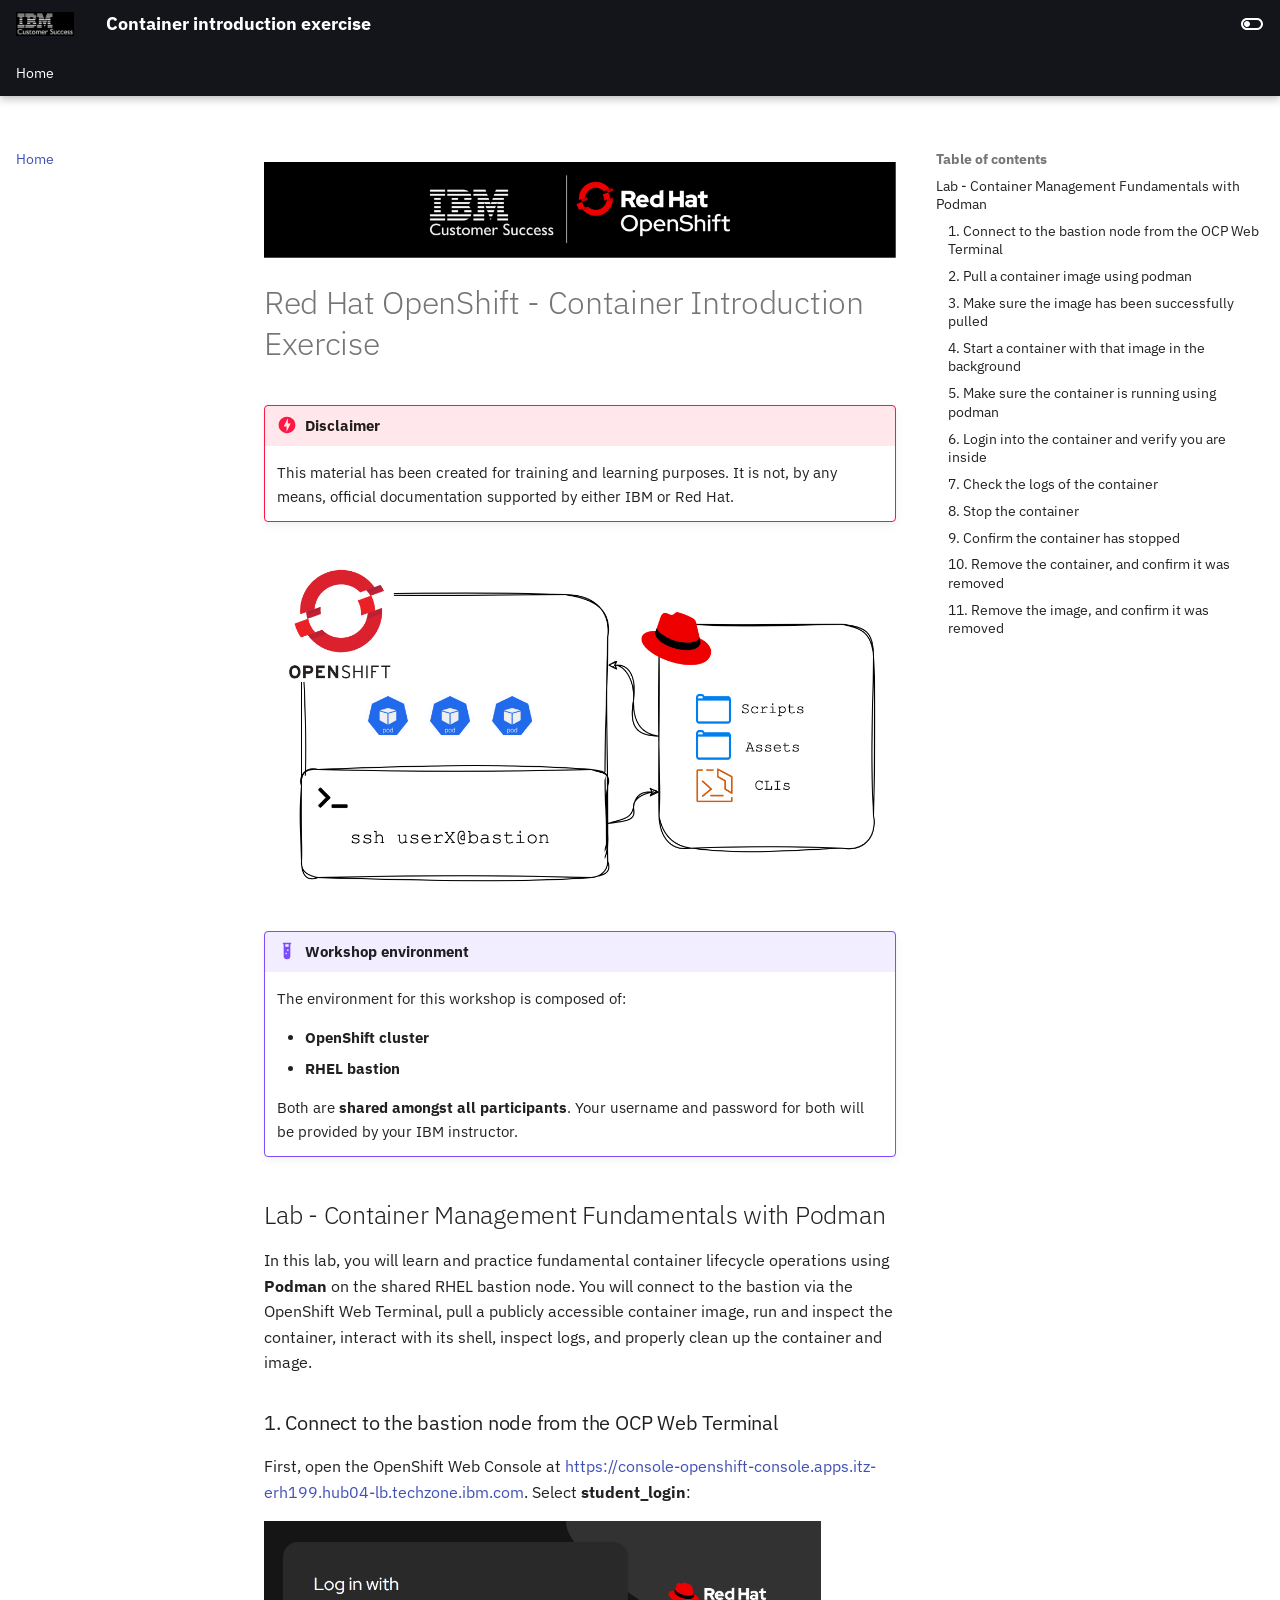
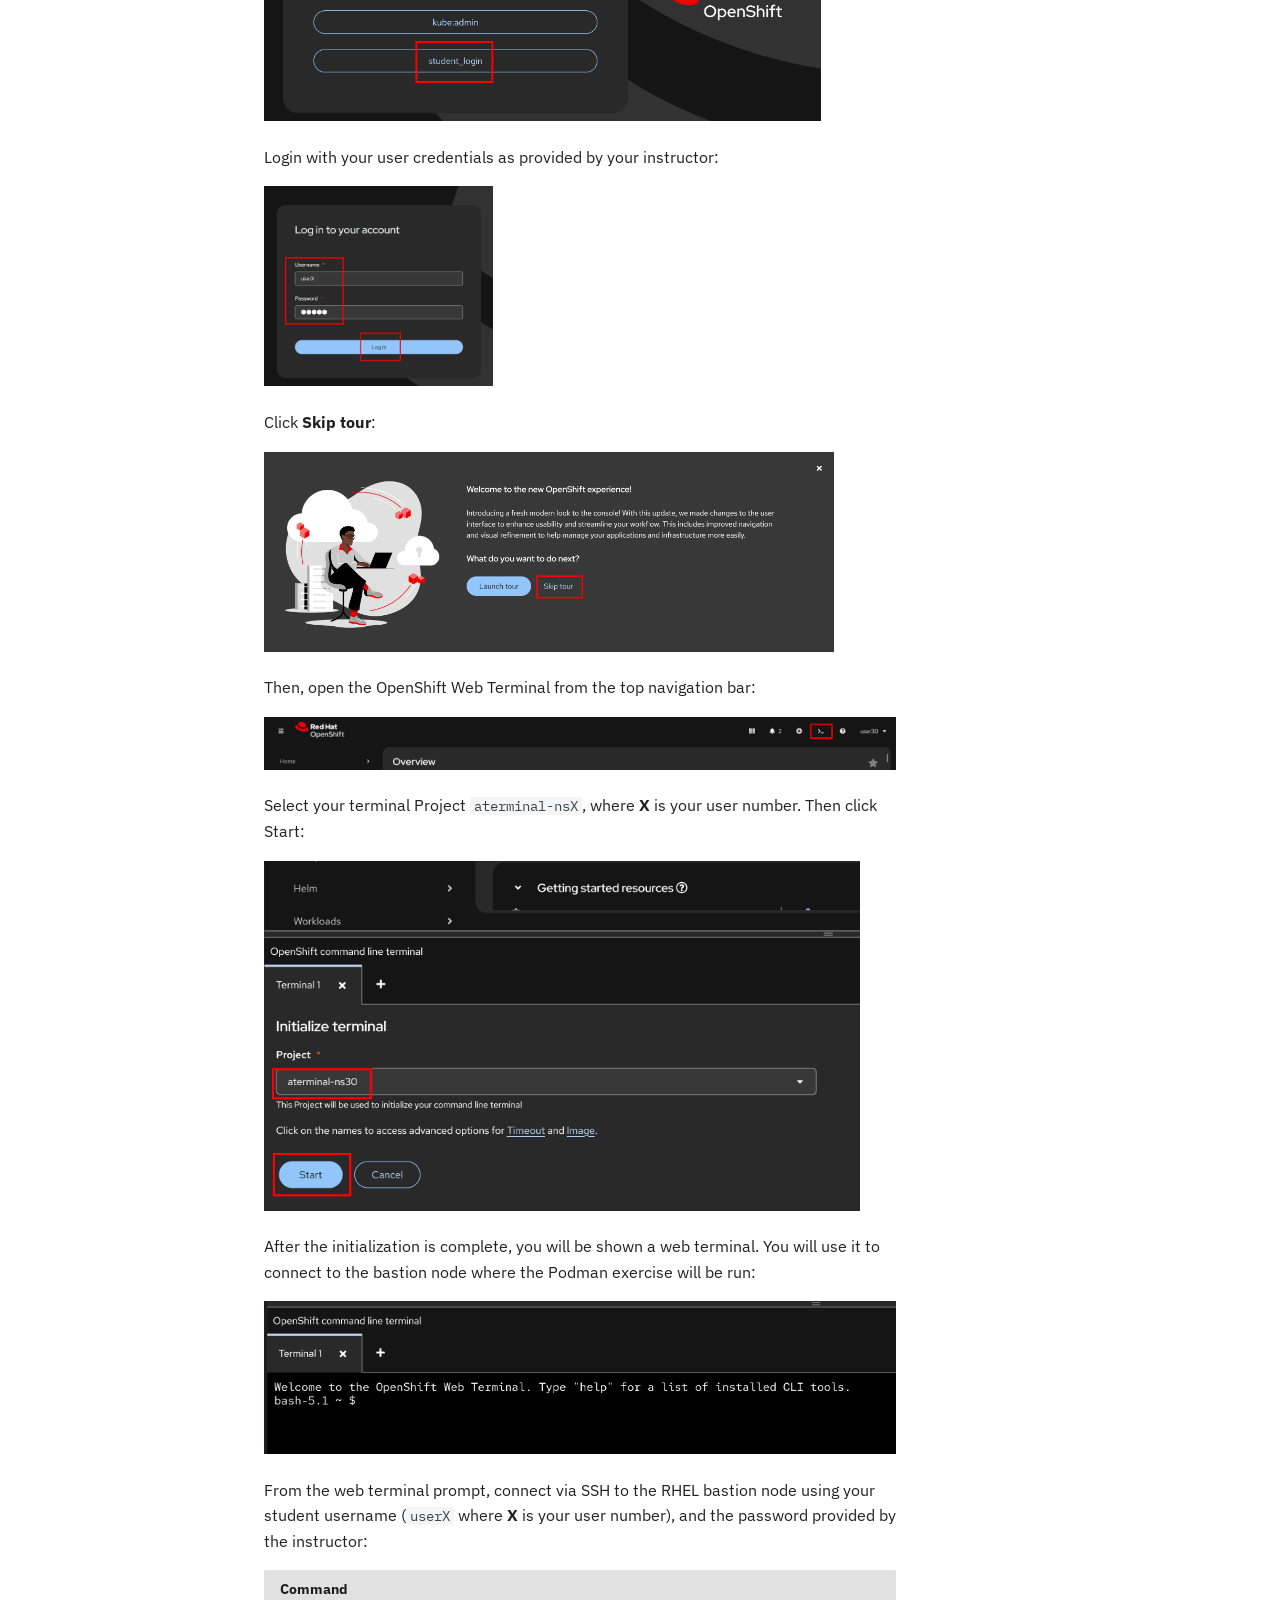
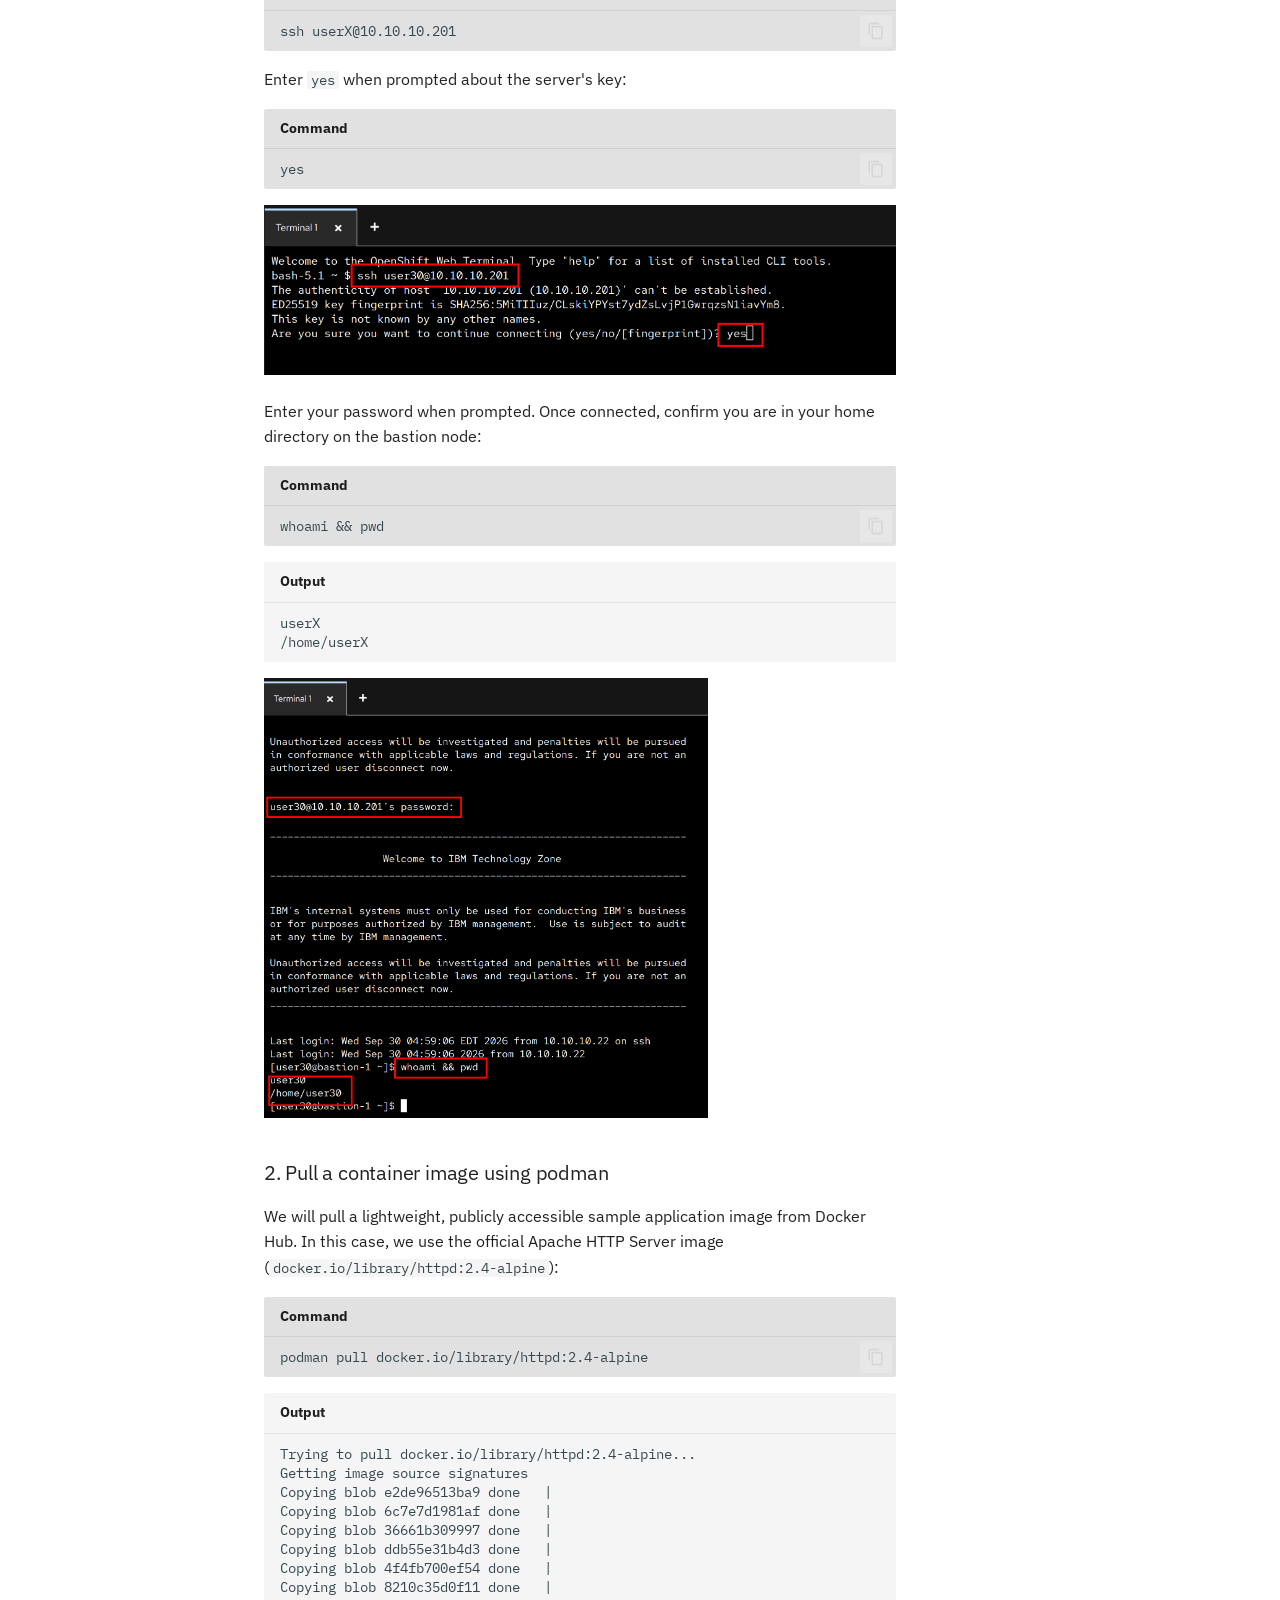
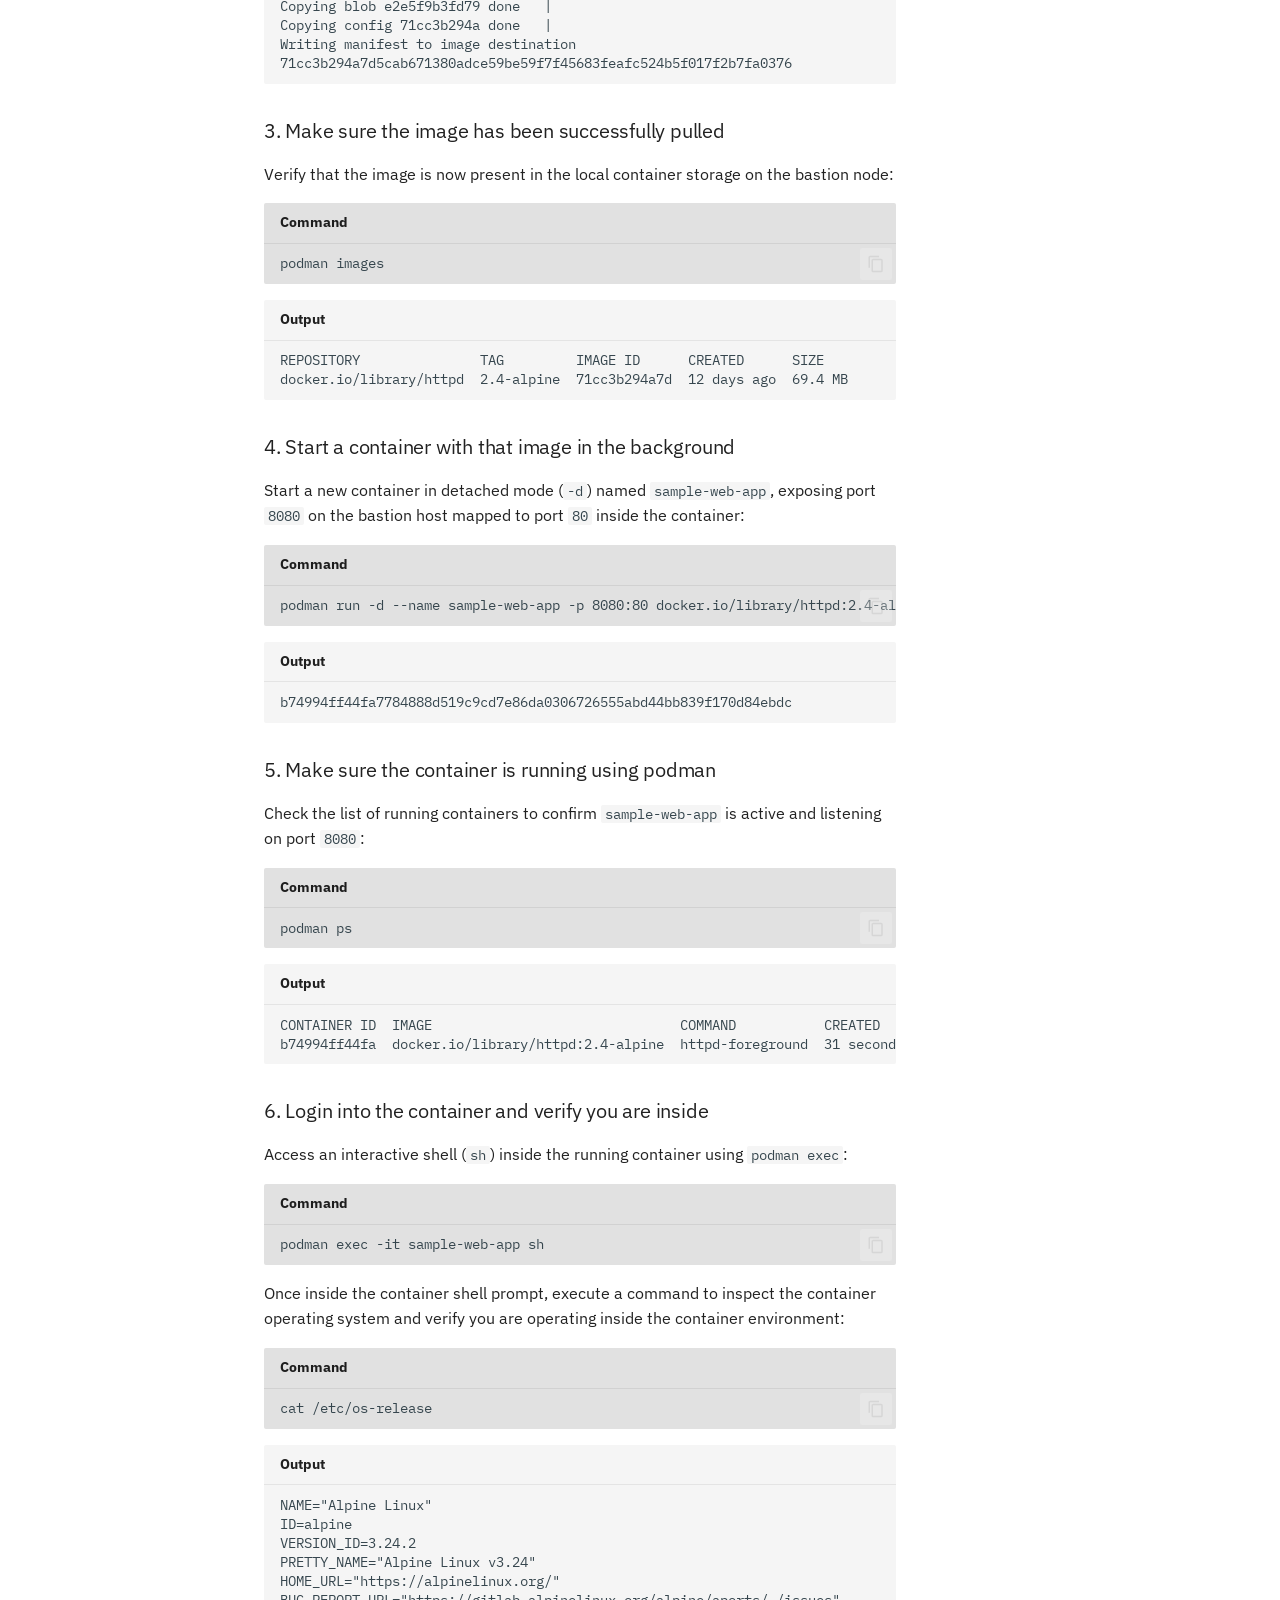
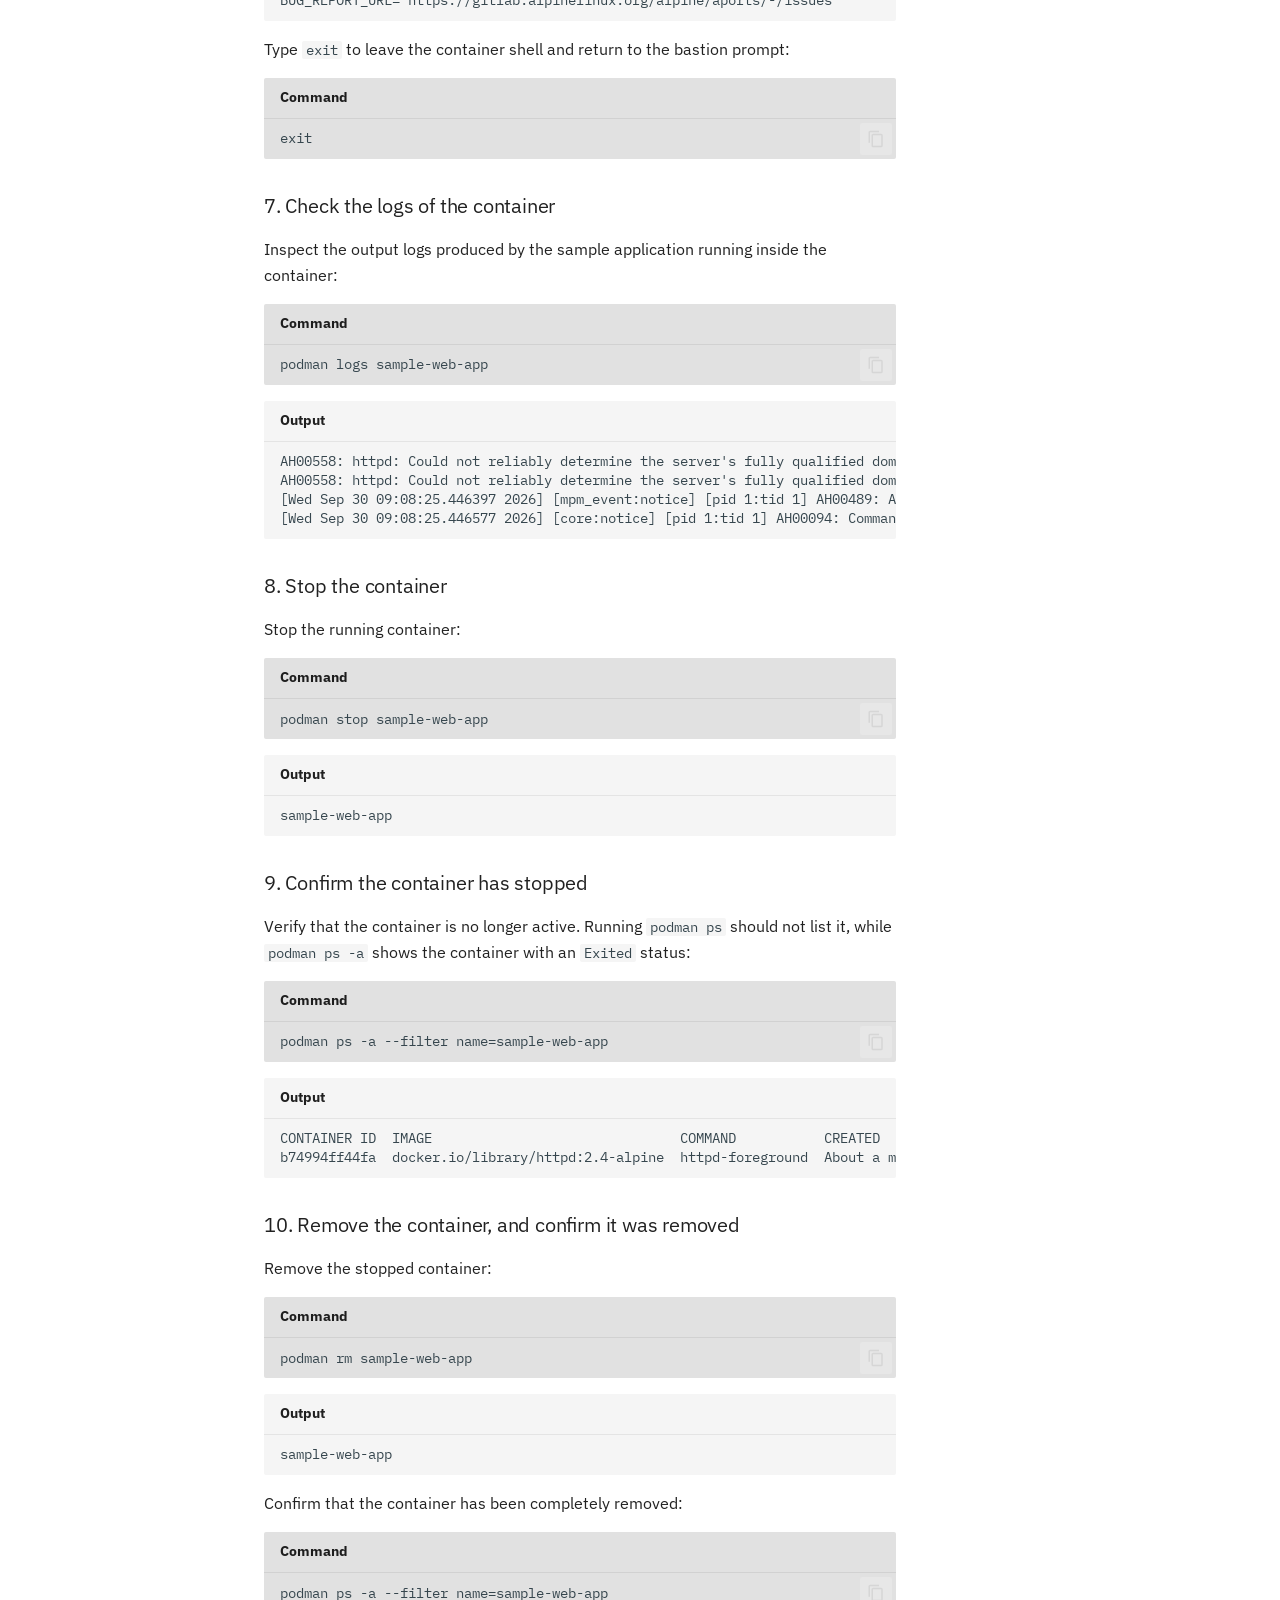
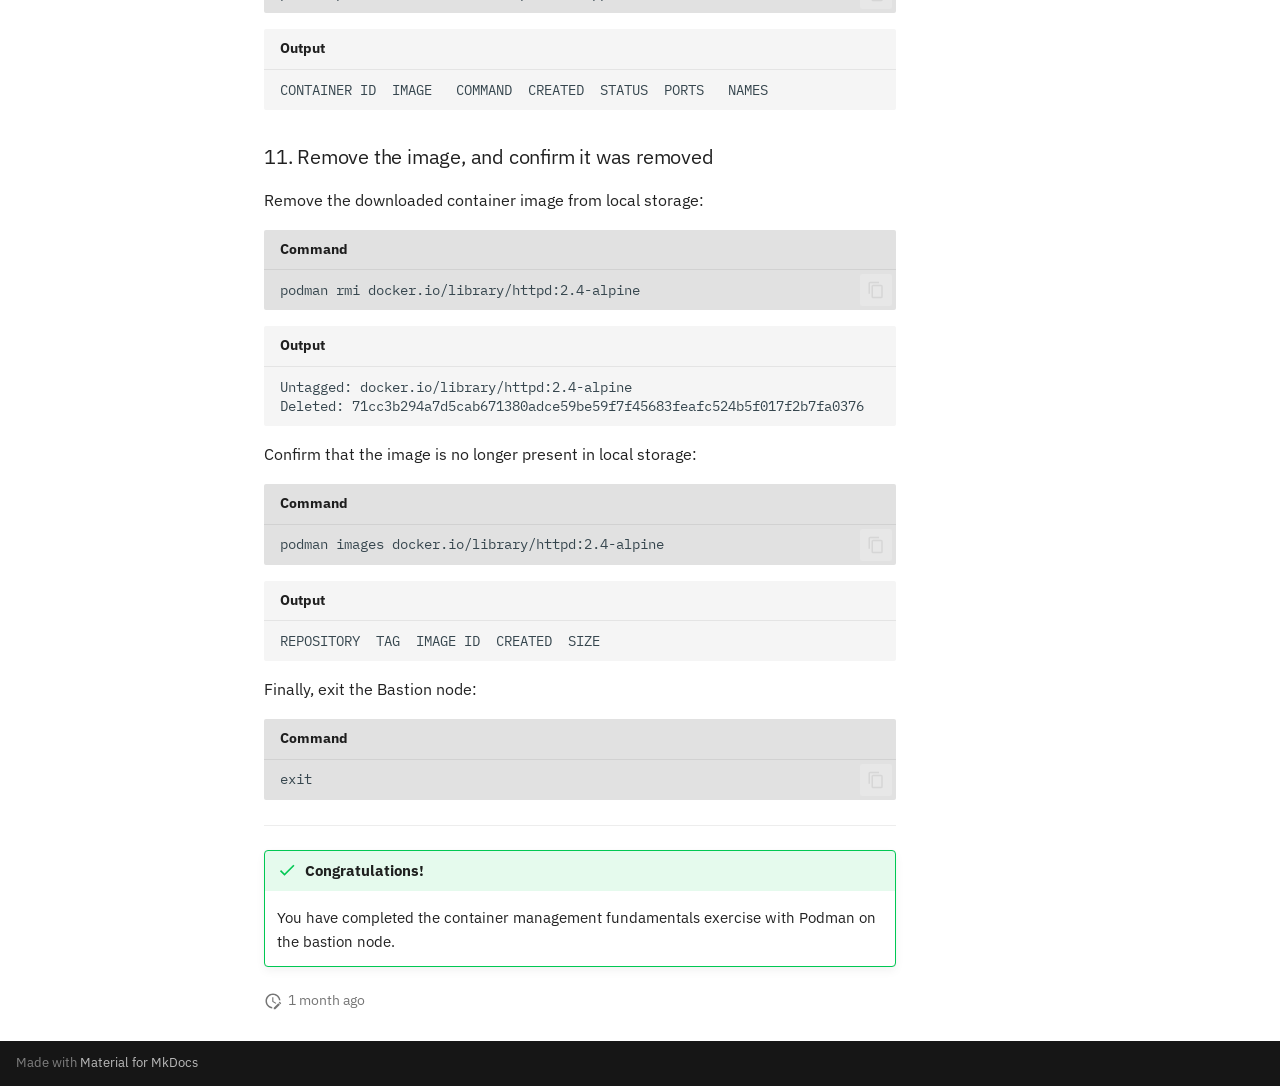
==== commit 1555a95b: "Deployed fa74c79 with MkDocs version: 1.6.1" ====
--- a/index.html
+++ b/index.html
@@ -138,7 +138,7 @@
     
     
     
-    <input class="md-option" data-md-color-media="(prefers-color-scheme: dark)" data-md-color-scheme="slate" data-md-color-primary="blue" data-md-color-accent="blue"  aria-label="Switch to light mode"  type="radio" name="__palette" id="__palette_1">
+    <input class="md-option" data-md-color-media="(prefers-color-scheme: dark)" data-md-color-scheme="slate" data-md-color-primary="black" data-md-color-accent="blue"  aria-label="Switch to light mode"  type="radio" name="__palette" id="__palette_1">
     
       <label class="md-header__button md-icon" title="Switch to light mode" for="__palette_0" hidden>
         <svg xmlns="http://www.w3.org/2000/svg" viewBox="0 0 24 24"><path d="M17 7H7a5 5 0 0 0-5 5 5 5 0 0 0 5 5h10a5 5 0 0 0 5-5 5 5 0 0 0-5-5m0 8a3 3 0 0 1-3-3 3 3 0 0 1 3-3 3 3 0 0 1 3 3 3 3 0 0 1-3 3"/></svg>
@@ -633,7 +633,7 @@
 <h2 id="lab-container-management-fundamentals-with-podman">Lab - Container Management Fundamentals with Podman</h2>
 <p>In this lab, you will learn and practice fundamental container lifecycle operations using <strong>Podman</strong> on the shared RHEL bastion node. You will connect to the bastion via the OpenShift Web Terminal, pull a publicly accessible container image, run and inspect the container, interact with its shell, inspect logs, and properly clean up the container and image.</p>
 <h3 id="1-connect-to-the-bastion-node-from-the-ocp-web-terminal">1. Connect to the bastion node from the OCP Web Terminal</h3>
-<p>First, open the OpenShift Web Console at <a href="https://console-openshift-console.apps.itz-740vms.infra01-lb.lon04.techzone.ibm.com">https://console-openshift-console.apps.itz-740vms.infra01-lb.lon04.techzone.ibm.com</a>. Select <strong>student_login</strong>:</p>
+<p>First, open the OpenShift Web Console at <a href="https://console-openshift-console.apps.itz-erh199.hub04-lb.techzone.ibm.com">https://console-openshift-console.apps.itz-erh199.hub04-lb.techzone.ibm.com</a>. Select <strong>student_login</strong>:</p>
 <p><img alt="lab-4" src="images/lab-4.png" style="max-height:200px" /></p>
 <p>Login with your user credentials as provided by your instructor:</p>
 <p><img alt="lab-5" src="images/lab-5.png" style="max-height:200px" /></p>
@@ -786,7 +786,7 @@
     <span class="md-icon" title="Last update">
       <svg xmlns="http://www.w3.org/2000/svg" viewBox="0 0 24 24"><path d="M21 13.1c-.1 0-.3.1-.4.2l-1 1 2.1 2.1 1-1c.2-.2.2-.6 0-.8l-1.3-1.3c-.1-.1-.2-.2-.4-.2m-1.9 1.8-6.1 6V23h2.1l6.1-6.1zM12.5 7v5.2l4 2.4-1 1L11 13V7zM11 21.9c-5.1-.5-9-4.8-9-9.9C2 6.5 6.5 2 12 2c5.3 0 9.6 4.1 10 9.3-.3-.1-.6-.2-1-.2s-.7.1-1 .2C19.6 7.2 16.2 4 12 4c-4.4 0-8 3.6-8 8 0 4.1 3.1 7.5 7.1 7.9l-.1.2z"/></svg>
     </span>
-    <span class="git-revision-date-localized-plugin git-revision-date-localized-plugin-timeago" title="September 30, 2026 09:14:08 UTC"><span class="timeago" datetime="2026-09-30T09:14:08+00:00" locale="en"></span></span><span class="git-revision-date-localized-plugin git-revision-date-localized-plugin-iso_date" title="September 30, 2026 09:14:08 UTC">2026-09-30</span>
+    <span class="git-revision-date-localized-plugin git-revision-date-localized-plugin-timeago" title="October 20, 2026 16:50:47 UTC"><span class="timeago" datetime="2026-10-20T16:50:47+00:00" locale="en"></span></span><span class="git-revision-date-localized-plugin git-revision-date-localized-plugin-iso_date" title="October 20, 2026 16:50:47 UTC">2026-10-20</span>
   </span>
 
     
--- a/css/extra.css
+++ b/css/extra.css
@@ -19,6 +19,14 @@
 :root .copy > * {
   --md-code-bg-color: #E1E1E1;
   /* max-width: 1500px; */
+}
+
+[data-md-color-scheme="slate"] .copy > * {
+  --md-code-bg-color: hsla(var(--md-hue),15%,25%,1);
+}
+
+[data-md-color-scheme="slate"] .output > * {
+  --md-code-bg-color: hsla(var(--md-hue),15%,19%,1);
 }
 
 /* :root .output > * {
